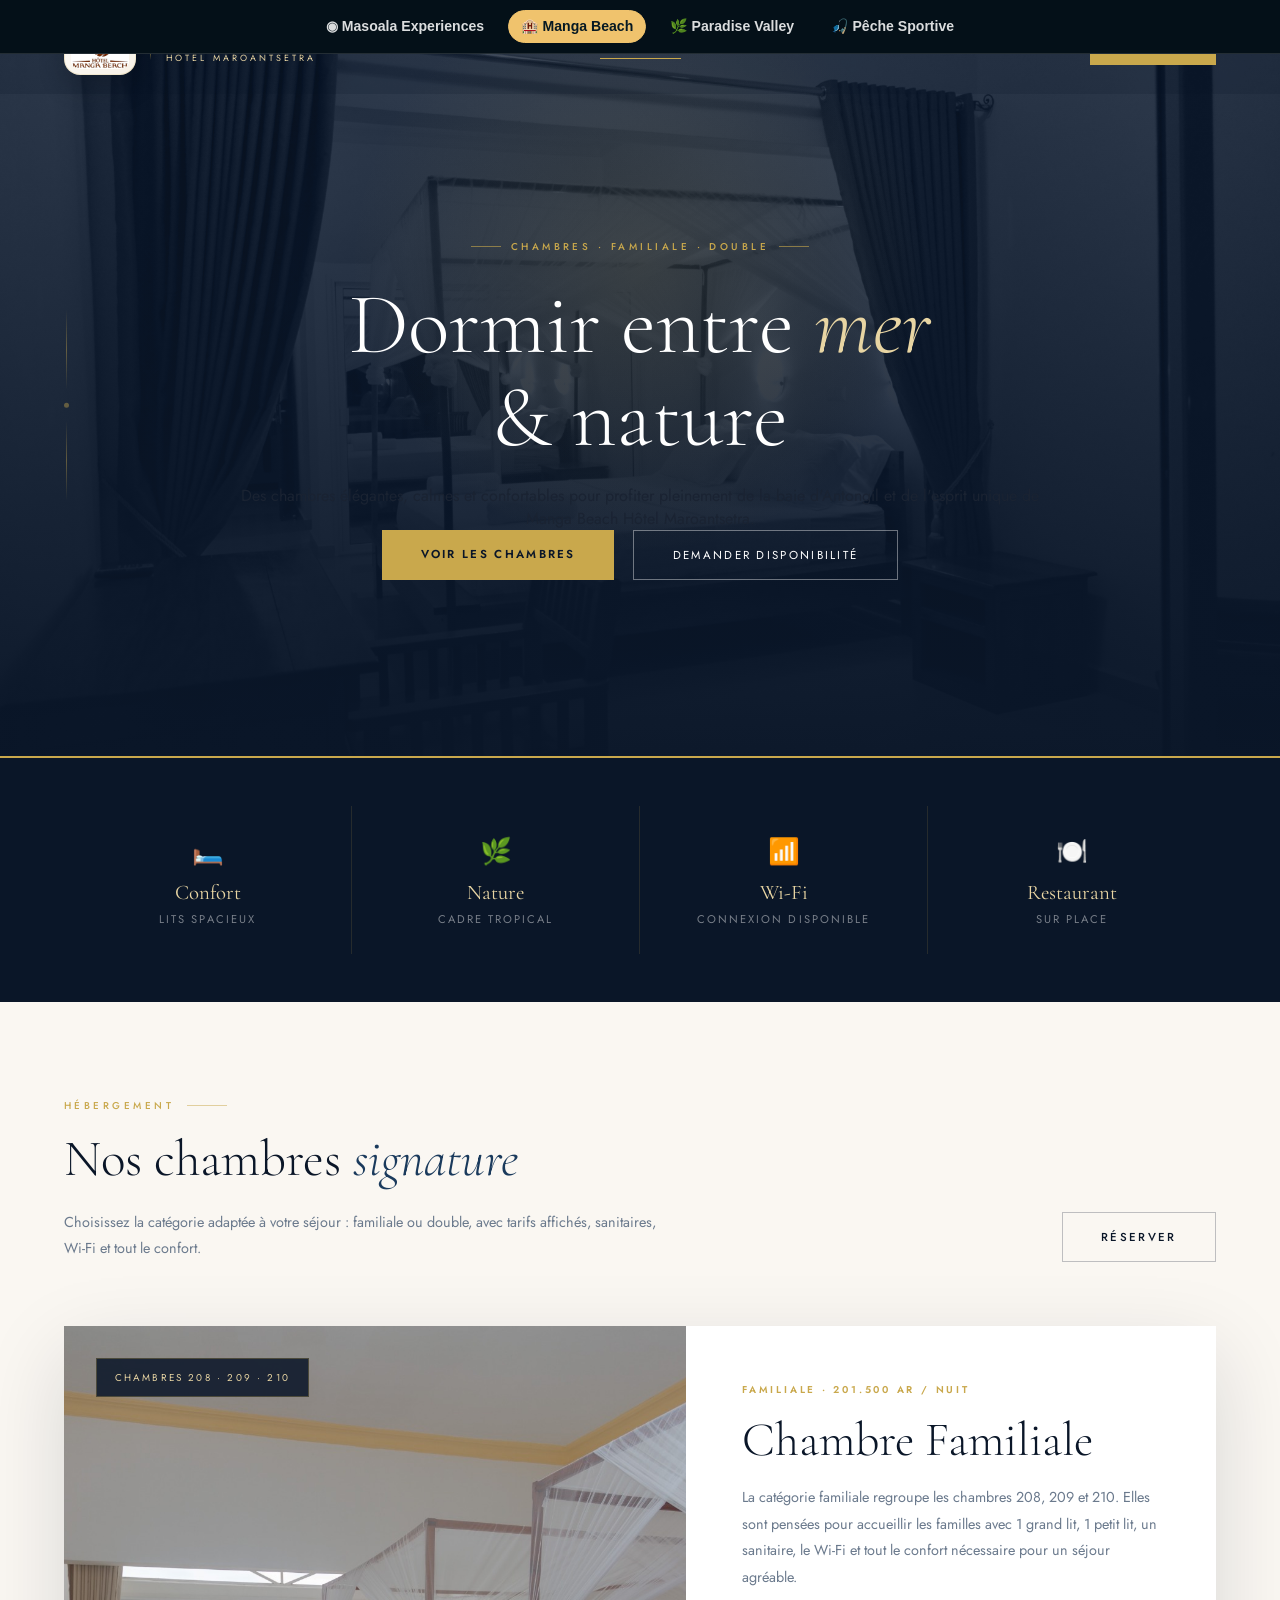
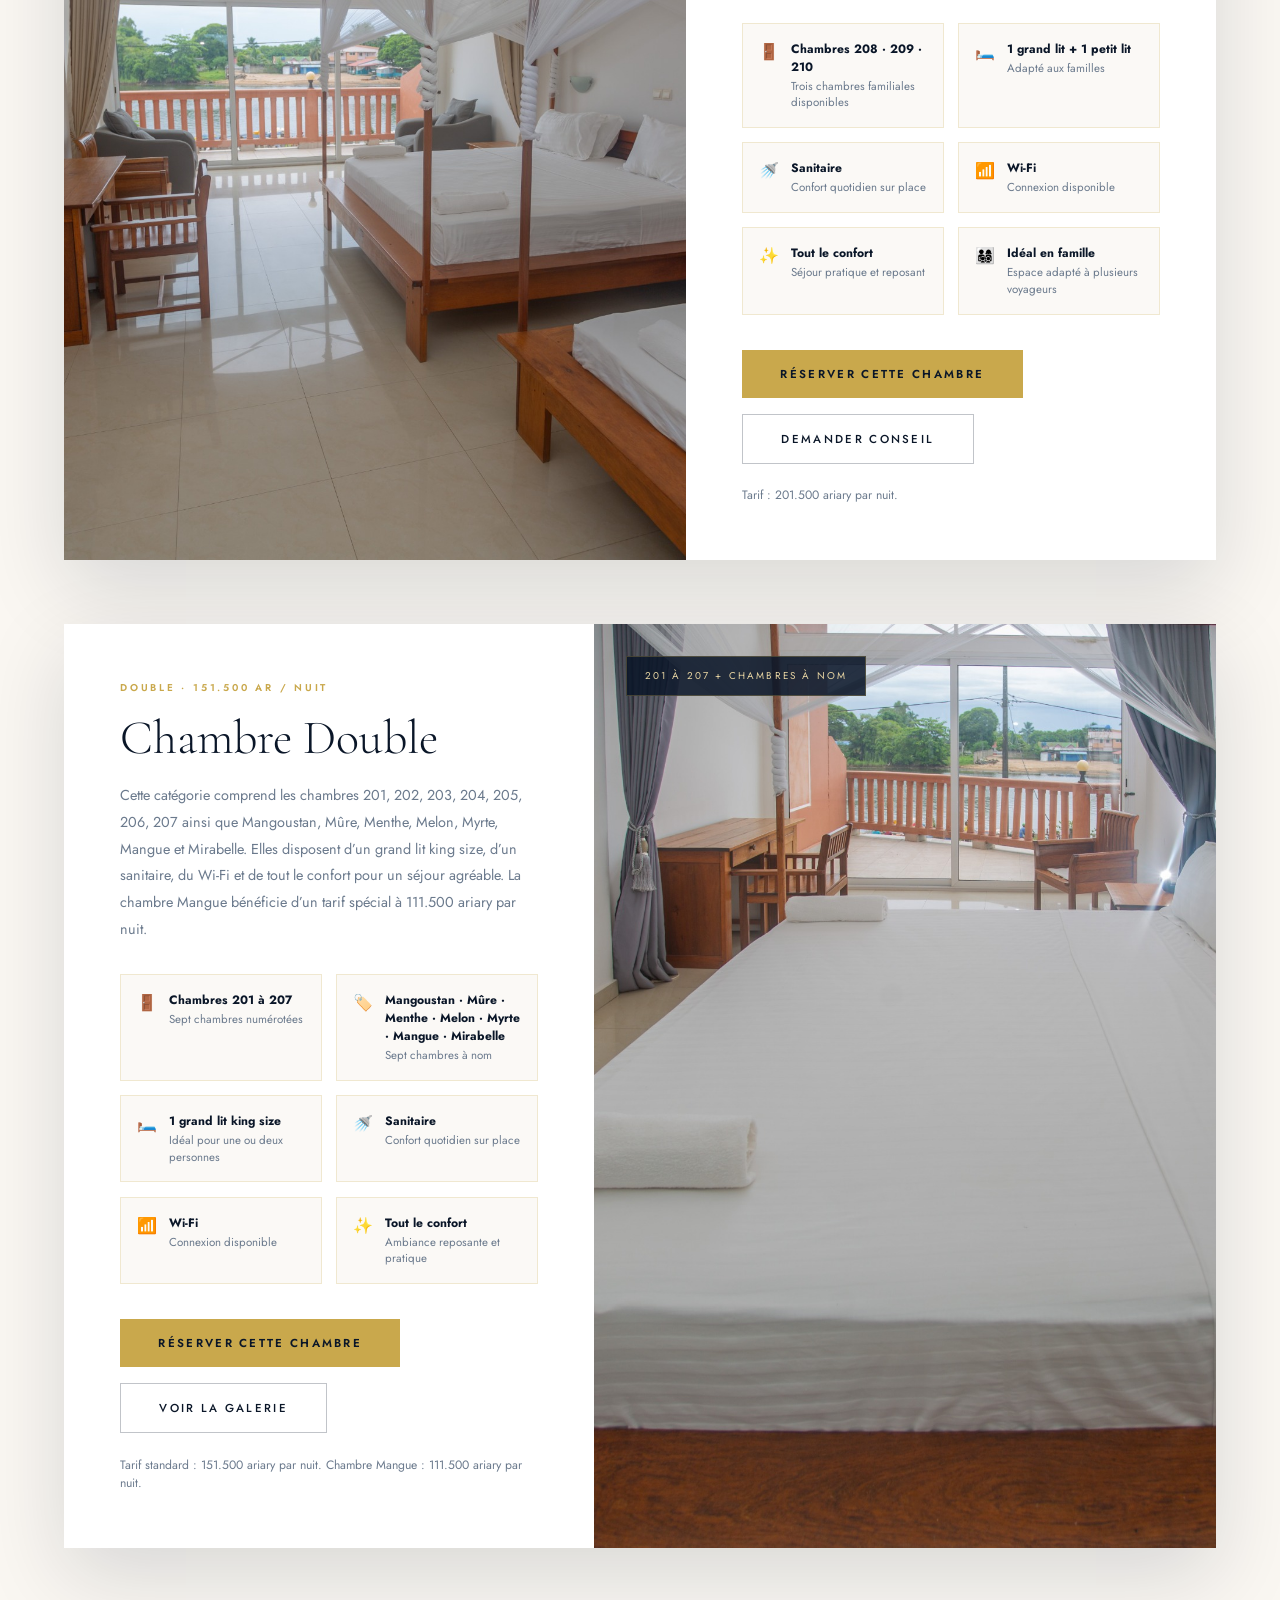
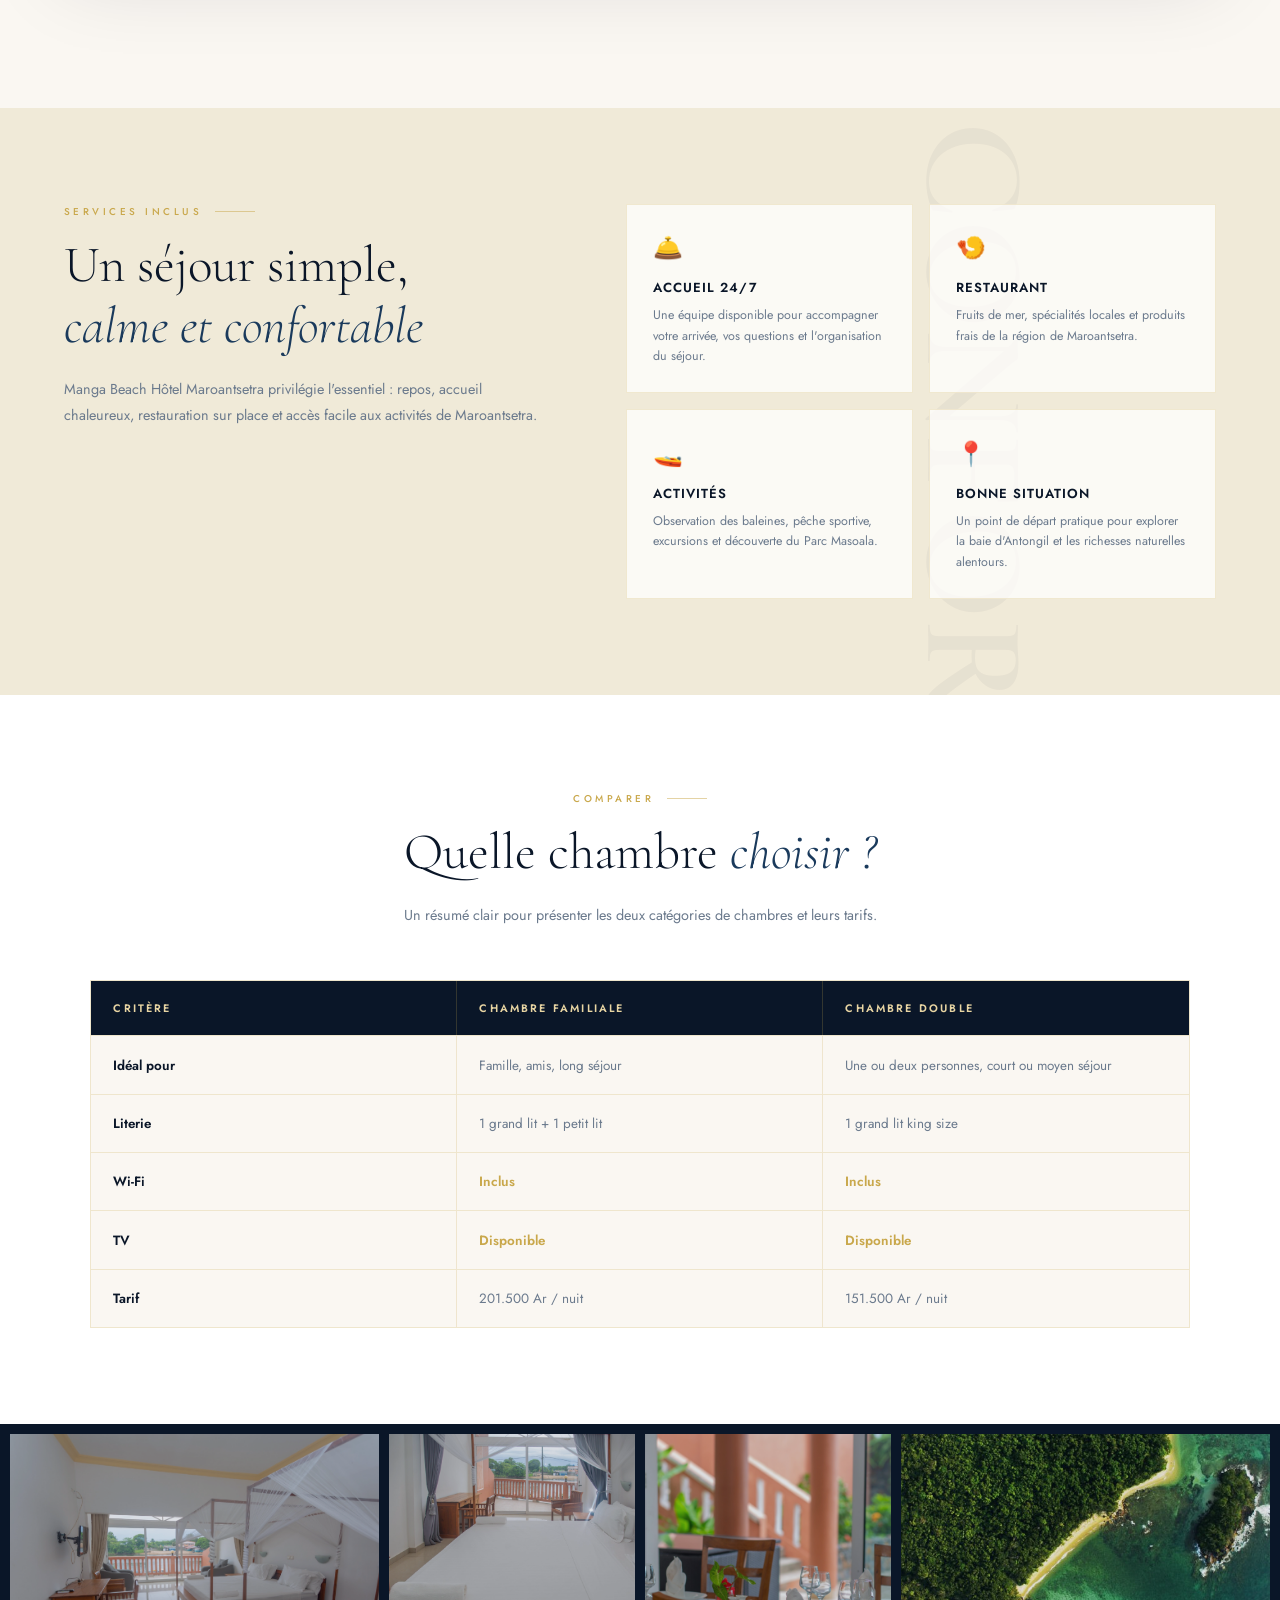
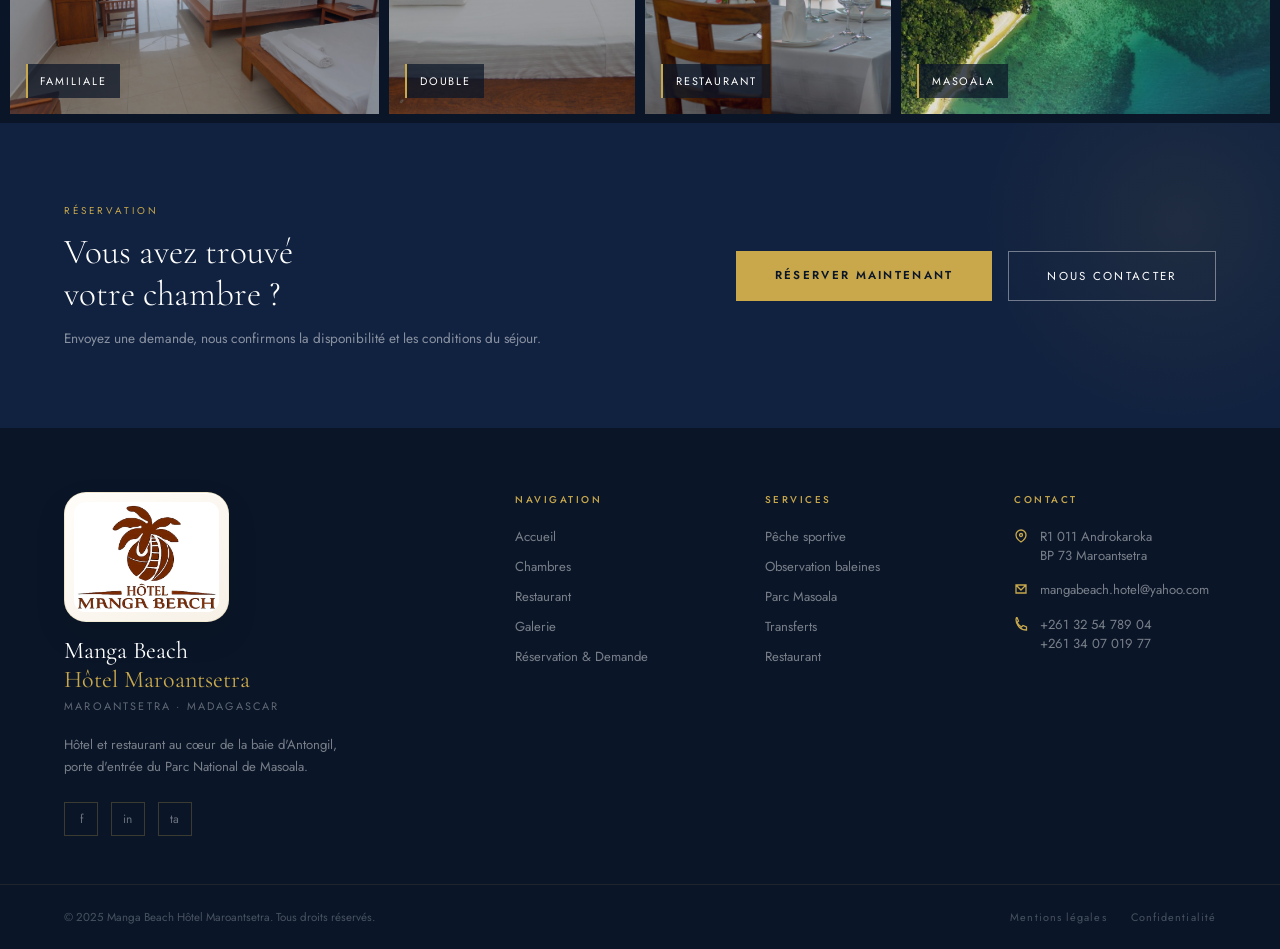
==== chambres.html @ 7be66b76 "Add files via upload" ====
<!DOCTYPE html>

<html lang="fr">
<head>
<meta charset="utf-8"/>
<meta content="width=device-width, initial-scale=1.0" name="viewport"/>
<title>Chambres &amp; Suites | Manga Beach Hôtel Maroantsetra</title>
<link href="https://fonts.googleapis.com/css2?family=Cormorant+Garamond:ital,wght@0,300;0,400;0,600;1,300;1,400&amp;family=Jost:wght@300;400;500;600&amp;display=swap" rel="stylesheet"/>
<style>
    :root {
      --navy:      #0a1628;
      --navy-mid:  #112240;
      --navy-light:#1a3a5c;
      --gold:      #c9a84c;
      --gold-light:#e8d5a3;
      --gold-pale: #f5ecd7;
      --cream:     #faf7f2;
      --cream-dark:#f0ead8;
      --white:     #ffffff;
      --muted:     #6b7a8d;
      --text:      #1a2332;
      --border:    rgba(201,168,76,.22);
      --shadow:    0 28px 80px rgba(10,22,40,.14);
    }
    *, *::before, *::after { box-sizing: border-box; margin: 0; padding: 0; }
    html { scroll-behavior: smooth; }
    body { font-family: 'Jost', sans-serif; background: var(--cream); color: var(--text); overflow-x: hidden; }
    a { text-decoration: none; color: inherit; }
    img { display: block; width: 100%; object-fit: cover; }

    /* ── NAV ── */
    nav {
      position: fixed; top: 0; left: 0; right: 0; z-index: 100;
      display: flex; align-items: center; justify-content: space-between;
      padding: 1.2rem 4rem;
      background: rgba(10,22,40,.16);
      transition: background .4s, padding .4s, box-shadow .4s;
    }
    nav.scrolled {
      background: rgba(10,22,40,.97);
      padding: .8rem 4rem;
      box-shadow: 0 4px 24px rgba(0,0,0,.3);
    }
    .nav-logo { display: flex; align-items: center; gap: .8rem; }
    .nav-logo-icon {
      width: 42px; height: 42px;
      background: linear-gradient(135deg, var(--gold), var(--gold-light));
      border-radius: 50%; display: flex; align-items: center; justify-content: center;
      font-family: 'Cormorant Garamond', serif; font-size: 1.1rem; color: var(--navy); font-weight: 600;
      flex-shrink: 0;
    }
    .nav-logo-text { font-family: 'Cormorant Garamond', serif; display:flex; flex-direction:column; gap:.2rem; position:relative; padding-left:1rem; }
    .nav-logo-text::before { content:''; position:absolute; left:0; top:.2rem; bottom:.2rem; width:1px; background:linear-gradient(to bottom, transparent, var(--gold), transparent); opacity:.9; }
    .nav-logo-text strong { display:block; font-size:1.18rem; color:var(--white); font-weight:600; letter-spacing:.12em; text-transform:uppercase; line-height:1; }
    .nav-logo-text span { font-size:.56rem; letter-spacing:.34em; text-transform:uppercase; color:var(--gold-light); font-family:'Jost', sans-serif; font-weight:400; line-height:1.2; }
    .nav-links { display: flex; gap: 2.5rem; align-items: center; }
    .nav-links a { font-size: .72rem; letter-spacing: .2em; text-transform: uppercase; color: rgba(255,255,255,.8); font-weight: 500; transition: color .2s; position: relative; }
    .nav-links a::after { content: ''; position: absolute; bottom: -4px; left: 0; width: 0; height: 1px; background: var(--gold); transition: width .3s; }
    .nav-links a:hover, .nav-links a.active { color: var(--gold-light); }
    .nav-links a:hover::after, .nav-links a.active::after { width: 100%; }
    .nav-cta {
      background: var(--gold); color: var(--navy); padding: .6rem 1.6rem;
      font-size: .7rem; letter-spacing: .2em; text-transform: uppercase; font-weight: 600;
      border: none; cursor: pointer; transition: all .2s;
    }
    .nav-cta:hover { background: var(--gold-light); }

    .hamburger { display: none; flex-direction: column; gap: 5px; cursor: pointer; background: none; border: none; padding: 4px; }
    .hamburger span { display: block; width: 24px; height: 2px; background: var(--white); border-radius: 2px; transition: all .3s; }
    .hamburger.open span:nth-child(1) { transform: translateY(7px) rotate(45deg); }
    .hamburger.open span:nth-child(2) { opacity: 0; }
    .hamburger.open span:nth-child(3) { transform: translateY(-7px) rotate(-45deg); }
    .mobile-menu { display: none; position: fixed; inset: 0; background: var(--navy); z-index: 150; flex-direction: column; align-items: center; justify-content: center; gap: 2.5rem; }
    .mobile-menu.open { display: flex; }
    .mobile-menu a { font-family: 'Cormorant Garamond', serif; font-size: 2rem; color: var(--white); font-weight: 300; }
    .mobile-menu a:hover, .mobile-menu a.active { color: var(--gold-light); }
    .mobile-menu .mob-cta { background: var(--gold); color: var(--navy); padding: .8rem 2.5rem; font-family: 'Jost', sans-serif; font-size: .75rem; letter-spacing: .2em; text-transform: uppercase; font-weight: 600; margin-top: 1rem; }

    /* ── COMMONS ── */
    .section { padding: 6rem 4rem; }
    .section-label {
      font-size: .62rem; letter-spacing: .35em; text-transform: uppercase;
      color: var(--gold); font-weight: 500; margin-bottom: 1rem;
      display: flex; align-items: center; gap: .8rem;
    }
    .section-label::after { content: ''; flex: 1; max-width: 40px; height: 1px; background: var(--gold); opacity: .5; }
    .section-title {
      font-family: 'Cormorant Garamond', serif;
      font-size: clamp(2rem, 4vw, 3.2rem); font-weight: 300; color: var(--navy);
      line-height: 1.2; margin-bottom: 1.2rem;
    }
    .section-title em { font-style: italic; color: var(--navy-light); }
    .section-sub { font-size: .9rem; color: var(--muted); line-height: 1.8; max-width: 620px; }
    .btn-primary {
      background: var(--gold); color: var(--navy); padding: 1rem 2.4rem;
      font-size: .72rem; letter-spacing: .2em; text-transform: uppercase; font-weight: 600;
      transition: all .25s; display: inline-block; border: 0;
    }
    .btn-primary:hover { background: var(--gold-light); transform: translateY(-2px); box-shadow: 0 8px 24px rgba(201,168,76,.3); }
    .btn-outline {
      border: 1px solid rgba(255,255,255,.4); color: var(--white); padding: 1rem 2.4rem;
      font-size: .72rem; letter-spacing: .2em; text-transform: uppercase; font-weight: 400;
      transition: all .25s; display: inline-block;
    }
    .btn-outline:hover { border-color: var(--gold); color: var(--gold-light); }
    .btn-outline-dark {
      border: 1px solid rgba(10,22,40,.25); color: var(--navy); padding: 1rem 2.4rem;
      font-size: .72rem; letter-spacing: .2em; text-transform: uppercase; font-weight: 500;
      transition: all .25s; display: inline-block;
    }
    .btn-outline-dark:hover { border-color: var(--gold); color: var(--gold); }

    /* ── PAGE HERO ── */
    .page-hero {
      position: relative; min-height: 620px; height: 78vh;
      display: flex; align-items: center; justify-content: center; overflow: hidden;
      background: var(--navy);
    }
    .page-hero::before {
      content: ''; position: absolute; inset: 0;
      background: url('assets/chambres-hero.jpg') center/cover no-repeat;
      opacity: .34; mix-blend-mode: luminosity;
    }
    .page-hero::after {
      content: ''; position: absolute; inset: 0;
      background: radial-gradient(circle at 50% 30%, rgba(201,168,76,.12), transparent 36%), linear-gradient(to bottom, rgba(10,22,40,.2), rgba(10,22,40,.92));
    }
    .hero-line-deco {
      position: absolute; left: 4rem; top: 50%; transform: translateY(-50%);
      display: flex; flex-direction: column; align-items: center; gap: .8rem; opacity: .42; z-index: 2;
    }
    .hero-line-deco .line { width: 1px; height: 80px; background: linear-gradient(to bottom, transparent, var(--gold), transparent); }
    .hero-line-deco .dot { width: 5px; height: 5px; border-radius: 50%; background: var(--gold); }
    .page-hero-content { position: relative; z-index: 3; text-align: center; padding: 0 2rem; max-width: 900px; animation: fadeUp 1s ease both; }
    @keyframes fadeUp { from { opacity:0; transform:translateY(28px); } to { opacity:1; transform:translateY(0); } }
    .hero-badge {
      display: inline-flex; align-items: center; gap: .6rem;
      font-size: .62rem; letter-spacing: .35em; text-transform: uppercase; color: var(--gold); font-weight: 500; margin-bottom: 1.5rem;
    }
    .hero-badge::before, .hero-badge::after { content: ''; width: 30px; height: 1px; background: var(--gold); opacity: .6; }
    .page-title {
      font-family: 'Cormorant Garamond', serif; font-size: clamp(3rem, 7vw, 5.4rem);
      color: var(--white); font-weight: 300; line-height: 1.08; margin-bottom: 1.2rem;
    }
    .page-title em { color: var(--gold-light); font-style: italic; }
    .page-subtitle { font-family: 'Cormorant Garamond', serif; font-size: 1.28rem; color: rgba(255,255,255,.72); font-style: italic; max-width: 650px; margin: 0 auto 2.8rem; line-height: 1.6; }
    .hero-actions { display: flex; gap: 1.2rem; justify-content: center; flex-wrap: wrap; }

    /* ── INTRO ── */
    .intro-rooms {
      background: var(--navy); color: var(--white); padding: 3rem 4rem;
      display: grid; grid-template-columns: repeat(4,1fr); border-top: 2px solid var(--gold);
    }
    .intro-item { text-align: center; padding: 1.7rem 1.2rem; border-right: 1px solid rgba(201,168,76,.15); }
    .intro-item:last-child { border-right: none; }
    .intro-icon { color: var(--gold); font-size: 1.6rem; margin-bottom: .6rem; }
    .intro-title { font-family: 'Cormorant Garamond', serif; color: var(--gold-light); font-size: 1.3rem; margin-bottom: .4rem; }
    .intro-desc { font-size: .7rem; letter-spacing: .18em; text-transform: uppercase; color: rgba(255,255,255,.45); }

    /* ── ROOMS DETAIL ── */
    .rooms-detail { background: var(--cream); }
    .rooms-head { display: flex; justify-content: space-between; align-items: flex-end; gap: 2rem; margin-bottom: 4rem; }
    .room-detail-card {
      background: var(--white); box-shadow: var(--shadow); margin-bottom: 4rem;
      display: grid; grid-template-columns: 1.08fr .92fr; min-height: 560px;
    }
    .room-detail-card.reverse { grid-template-columns: .92fr 1.08fr; }
    .room-detail-card.reverse .room-visual { order: 2; }
    .room-visual { position: relative; min-height: 560px; overflow: hidden; background: var(--navy-mid); }
    .room-visual img { height: 100%; transition: transform .7s ease; }
    .room-detail-card:hover .room-visual img { transform: scale(1.035); }
    .room-photo-badge {
      position: absolute; top: 2rem; left: 2rem; background: rgba(10,22,40,.86); color: var(--gold-light);
      padding: .7rem 1.1rem; font-size: .62rem; letter-spacing: .22em; text-transform: uppercase; border: 1px solid rgba(201,168,76,.28);
    }
    .room-panel { padding: 3.5rem; display: flex; flex-direction: column; justify-content: center; }
    .room-kicker { font-size: .62rem; letter-spacing: .28em; text-transform: uppercase; color: var(--gold); font-weight: 600; margin-bottom: 1rem; }
    .room-heading { font-family: 'Cormorant Garamond', serif; font-size: clamp(2rem, 4vw, 3rem); color: var(--navy); font-weight: 300; line-height: 1.15; margin-bottom: 1rem; }
    .room-text { color: var(--muted); font-size: .9rem; line-height: 1.85; margin-bottom: 2rem; }
    .room-specs { display: grid; grid-template-columns: 1fr 1fr; gap: .9rem; margin-bottom: 2.2rem; }
    .spec {
      border: 1px solid var(--border); padding: 1rem; background: rgba(250,247,242,.7);
      display: flex; gap: .75rem; align-items: flex-start;
    }
    .spec-icon { color: var(--gold); font-size: 1rem; flex-shrink: 0; }
    .spec strong { display: block; font-size: .76rem; color: var(--navy); margin-bottom: .12rem; }
    .spec span { display: block; font-size: .72rem; color: var(--muted); line-height: 1.45; }
    .room-actions { display: flex; gap: 1rem; flex-wrap: wrap; align-items: center; }
    .room-note { font-size: .76rem; color: var(--muted); margin-top: 1.4rem; }

    /* ── AMENITIES ── */
    .amenities-section { background: var(--cream-dark); position: relative; overflow: hidden; }
    .amenities-section::before {
      content: 'CONFORT'; position: absolute; right: -2rem; top: 45%; transform: rotate(90deg);
      font-family: 'Cormorant Garamond', serif; font-size: 9rem; color: rgba(10,22,40,.04); font-weight: 600; pointer-events: none;
    }
    .amenities-layout { display: grid; grid-template-columns: .9fr 1.1fr; gap: 5rem; align-items: start; position: relative; z-index: 2; }
    .amenities-grid { display: grid; grid-template-columns: repeat(2,1fr); gap: 1rem; }
    .amenity-card { background: rgba(255,255,255,.75); border: 1px solid var(--border); padding: 1.6rem; transition: all .25s; }
    .amenity-card:hover { transform: translateY(-4px); box-shadow: 0 16px 40px rgba(10,22,40,.08); }
    .amenity-icon { color: var(--gold); font-size: 1.5rem; margin-bottom: .8rem; }
    .amenity-title { font-size: .82rem; letter-spacing: .08em; text-transform: uppercase; color: var(--navy); font-weight: 600; margin-bottom: .5rem; }
    .amenity-desc { font-size: .78rem; color: var(--muted); line-height: 1.65; }

    /* ── COMPARISON ── */
    .compare-section { background: var(--white); }
    .compare-wrap { max-width: 1100px; margin: 0 auto; }
    .compare-head { text-align: center; max-width: 620px; margin: 0 auto 3.2rem; }
    .compare-head .section-label { justify-content: center; }
    .compare-table { border: 1px solid var(--border); background: var(--cream); overflow: hidden; }
    .compare-row { display: grid; grid-template-columns: 1fr 1fr 1fr; border-bottom: 1px solid var(--border); }
    .compare-row:last-child { border-bottom: 0; }
    .compare-cell { padding: 1.2rem 1.4rem; font-size: .84rem; color: var(--muted); border-right: 1px solid var(--border); }
    .compare-cell:last-child { border-right: 0; }
    .compare-row.header .compare-cell { background: var(--navy); color: var(--gold-light); font-size: .68rem; letter-spacing: .2em; text-transform: uppercase; font-weight: 600; }
    .compare-cell:first-child { color: var(--navy); font-weight: 600; }
    .check { color: var(--gold); font-weight: 600; }

    /* ── GALLERY STRIP ── */
    .mini-gallery { display: grid; grid-template-columns: 1.2fr .8fr .8fr 1.2fr; gap: .6rem; background: var(--navy); padding: .6rem; }
    .mini-gallery figure { height: 280px; overflow: hidden; position: relative; background: var(--navy-mid); }
    .mini-gallery img { height: 100%; transition: transform .55s; opacity: .88; }
    .mini-gallery figure:hover img { transform: scale(1.05); opacity: 1; }
    .mini-gallery figcaption { position: absolute; left: 1rem; bottom: 1rem; color: var(--white); font-size: .68rem; letter-spacing: .18em; text-transform: uppercase; background: rgba(10,22,40,.72); padding: .55rem .8rem; border-left: 2px solid var(--gold); }

    /* ── CTA ── */
    .cta-section {
      background: var(--navy-mid); padding: 5rem 4rem;
      display: flex; align-items: center; justify-content: space-between;
      gap: 2rem; position: relative; overflow: hidden;
    }
    .cta-section::before {
      content: ''; position: absolute; right: -100px; top: -100px;
      width: 400px; height: 400px; border-radius: 50%;
      background: radial-gradient(circle, rgba(201,168,76,.08) 0%, transparent 70%);
    }
    .cta-text { position: relative; z-index: 2; }
    .cta-label { font-size: .62rem; letter-spacing: .3em; text-transform: uppercase; color: var(--gold); margin-bottom: .8rem; }
    .cta-title { font-family: 'Cormorant Garamond', serif; font-size: 2.2rem; color: var(--white); font-weight: 300; line-height: 1.2; }
    .cta-sub { font-size: .85rem; color: rgba(255,255,255,.5); margin-top: .8rem; }
    .cta-actions { display: flex; gap: 1rem; flex-wrap: wrap; flex-shrink: 0; position: relative; z-index: 2; }

    /* ── FOOTER ── */
    footer { background: var(--navy); }
    .ft-top { display: grid; grid-template-columns: 2fr 1fr 1fr 1fr; gap: 3rem; padding: 4rem 4rem 3rem; border-bottom: 1px solid rgba(201,168,76,.1); }
    .ft-brand-name { font-family: 'Cormorant Garamond', serif; font-size: 1.5rem; color: var(--white); margin-bottom: .3rem; }
    .ft-brand-name span { color: var(--gold); }
    .ft-brand-loc { font-size: .68rem; letter-spacing: .2em; text-transform: uppercase; color: rgba(255,255,255,.35); margin-bottom: 1.2rem; }
    .ft-brand-desc { font-size: .82rem; color: rgba(255,255,255,.45); line-height: 1.7; max-width: 280px; }
    .ft-social { display: flex; gap: .8rem; margin-top: 1.5rem; }
    .ft-social a { width: 34px; height: 34px; border: 1px solid rgba(201,168,76,.25); display: flex; align-items: center; justify-content: center; color: rgba(255,255,255,.4); font-size: .75rem; transition: all .2s; }
    .ft-social a:hover { border-color: var(--gold); color: var(--gold); }
    .ft-col-title { font-size: .62rem; letter-spacing: .25em; text-transform: uppercase; color: var(--gold); margin-bottom: 1.2rem; font-weight: 500; }
    .ft-links-list { display: flex; flex-direction: column; gap: .7rem; }
    .ft-links-list a { font-size: .82rem; color: rgba(255,255,255,.45); transition: color .2s; }
    .ft-links-list a:hover { color: var(--gold-light); }
    .ft-contact-item { display: flex; gap: .7rem; align-items: flex-start; margin-bottom: .9rem; }
    .ft-contact-item svg { color: var(--gold); flex-shrink: 0; margin-top: 2px; }
    .ft-contact-item span { font-size: .82rem; color: rgba(255,255,255,.45); line-height: 1.5; }
    .ft-bottom { padding: 1.5rem 4rem; display: flex; justify-content: space-between; align-items: center; flex-wrap: wrap; gap: 1rem; }
    .ft-copy { font-size: .72rem; color: rgba(255,255,255,.25); }
    .ft-bottom-links { display: flex; gap: 1.5rem; }
    .ft-bottom-links a { font-size: .68rem; color: rgba(255,255,255,.25); letter-spacing: .1em; }

    /* ── RESPONSIVE ── */
    @media(max-width:1000px){
      .room-detail-card, .room-detail-card.reverse { grid-template-columns: 1fr; }
      .room-detail-card.reverse .room-visual { order: 0; }
      .room-visual { min-height: 360px; }
      .amenities-layout { grid-template-columns: 1fr; gap: 3rem; }
      .mini-gallery { grid-template-columns: 1fr 1fr; }
    }
    @media(max-width:900px){
      nav { padding: 1rem 1.5rem; }
      nav.scrolled { padding: .8rem 1.5rem; }
      .nav-links, .nav-cta { display: none; }
      .hamburger { display: flex; }
      .section { padding: 4rem 1.5rem; }
      .page-hero { min-height: 560px; height: 70vh; }
      .hero-line-deco { display: none; }
      .intro-rooms { grid-template-columns: 1fr 1fr; padding: 2rem 1.5rem; }
      .intro-item:nth-child(2) { border-right: none; }
      .intro-item:nth-child(1), .intro-item:nth-child(2) { border-bottom: 1px solid rgba(201,168,76,.15); }
      .rooms-head { flex-direction: column; align-items: flex-start; }
      .room-panel { padding: 2.2rem; }
      .amenities-grid { grid-template-columns: 1fr; }
      .compare-row { grid-template-columns: 1fr; }
      .compare-cell { border-right: 0; border-bottom: 1px solid var(--border); }
      .compare-cell:last-child { border-bottom: 0; }
      .compare-row.header { display: none; }
      .compare-cell[data-label]::before { content: attr(data-label); display: block; font-size: .6rem; letter-spacing: .18em; text-transform: uppercase; color: var(--gold); margin-bottom: .35rem; }
      .cta-section { flex-direction: column; text-align: center; padding: 3.5rem 1.5rem; }
      .cta-actions { justify-content: center; }
      .ft-top { grid-template-columns: 1fr 1fr; padding: 3rem 1.5rem 2rem; }
      .ft-bottom { padding: 1.5rem; flex-direction: column; text-align: center; }
    }
    @media(max-width:540px){
      .hero-actions, .room-actions { flex-direction: column; align-items: stretch; text-align: center; }
      .intro-rooms { grid-template-columns: 1fr; }
      .intro-item { border-right: none; border-bottom: 1px solid rgba(201,168,76,.15); }
      .intro-item:last-child { border-bottom: none; }
      .room-specs { grid-template-columns: 1fr; }
      .mini-gallery { grid-template-columns: 1fr; }
      .mini-gallery figure { height: 230px; }
      .ft-top { grid-template-columns: 1fr; }
    }
  
}


.nav-logo-mark{width:58px;height:58px;object-fit:contain;display:block;flex-shrink:0;filter:drop-shadow(0 8px 18px rgba(0,0,0,.22));}
.ft-brand-logo{width:140px;max-width:100%;height:auto;display:block;object-fit:contain;margin:0 0 1rem 0;filter:drop-shadow(0 10px 24px rgba(0,0,0,.18));}
@media(max-width:900px){.nav-logo-mark{width:52px;height:52px}.ft-brand-logo{width:120px}}


/* Ecosystem navigation final fixed */
.ecosystem-nav{
position:relative;
z-index:9999;
display:flex;
justify-content:center;
align-items:center;
gap:.65rem;
flex-wrap:wrap;
padding:.62rem 1rem;
background:#041018;
color:#fff;
font-family:Arial,sans-serif;
font-size:.88rem;
line-height:1.2;
border-bottom:1px solid rgba(255,255,255,.12)
}
.ecosystem-nav a{
display:inline-flex;
align-items:center;
gap:.35rem;
padding:.45rem .75rem;
border-radius:999px;
color:rgba(255,255,255,.86);
text-decoration:none;
font-weight:800;
border:1px solid transparent;
transition:.2s
}
.ecosystem-nav a:hover{background:rgba(255,255,255,.10);color:#fff}
.ecosystem-nav a.active{background:#f0c36d;color:#061923;border-color:#f0c36d}
@media(max-width:720px){
.ecosystem-nav{justify-content:flex-start;overflow-x:auto;flex-wrap:nowrap;padding:.58rem .8rem}
.ecosystem-nav a{white-space:nowrap;font-size:.82rem}
}


/* Manga Beach clean logo integration */
.nav-logo{
  display:flex!important;
  align-items:center!important;
  gap:.85rem!important;
}
.manga-clean-nav-logo{
  width:72px;
  height:56px;
  object-fit:contain;
  display:block;
  border-radius:16px;
  background:linear-gradient(145deg,#fffdf9,#f7f1e7);
  padding:5px;
  border:1px solid rgba(201,168,76,.22);
  box-shadow:0 12px 28px rgba(0,0,0,.16), inset 0 1px 0 rgba(255,255,255,.92);
  flex-shrink:0;
}
.manga-clean-footer-logo{
  width:165px;
  max-width:100%;
  object-fit:contain;
  display:block;
  border-radius:22px;
  background:linear-gradient(145deg,#fffdf9,#f7f1e7);
  padding:.55rem;
  border:1px solid rgba(201,168,76,.20);
  box-shadow:0 14px 30px rgba(0,0,0,.14), inset 0 1px 0 rgba(255,255,255,.92);
  margin:0 0 1rem 0;
}
footer .ft-top > div:first-child{
  display:flex;
  flex-direction:column;
  align-items:flex-start;
}
@media(max-width:900px){
  .manga-clean-nav-logo{
    width:62px;
    height:50px;
    border-radius:14px;
  }
  .manga-clean-footer-logo{
    width:145px;
    border-radius:18px;
  }
}


/* Footer brand alignment fix */
.ft-brand-name{
  display:flex!important;
  flex-direction:column!important;
  align-items:flex-start!important;
  line-height:1.1!important;
}

.ft-brand-name span{
  display:block!important;
  margin-top:.2rem!important;
}

</style>
<meta content="Découvrez les chambres familiales et doubles du Manga Beach Hôtel Maroantsetra : confort, Wi‑Fi, sanitaires et tarifs clairs pour votre séjour à Maroantsetra." name="description"/><meta content="chambres Maroantsetra, hôtel Maroantsetra, Manga Beach Hôtel, chambre familiale, chambre double" name="keywords"/><meta content="index, follow" name="robots"/><meta content="Chambres &amp; Suites | Manga Beach Hôtel Maroantsetra" property="og:title"/><meta content="Découvrez les chambres familiales et doubles du Manga Beach Hôtel Maroantsetra : confort, Wi‑Fi, sanitaires et tarifs clairs pour votre séjour à Maroantsetra." property="og:description"/><meta content="website" property="og:type"/>  <link rel="icon" href="favicon.ico">
  <link rel="apple-touch-icon" href="assets/manga-beach-icon-512.png">
  <meta property="og:image" content="assets/manga-beach-logo.png">
</head>
<body>

<div class="ecosystem-nav" aria-label="Navigation écosystème Masoala">
<a href="https://masoala-experiences.com/">◉ Masoala Experiences</a>
<a href="https://mangabeach-madagascar.mg/" class="active">🏨 Manga Beach</a>
<a href="https://lodge-paradisevalley.com/">🌿 Paradise Valley</a>
<a href="https://mangabeachfishing-masoala.com/">🎣 Pêche Sportive</a>
</div>



<!-- MOBILE MENU -->
<div class="mobile-menu" id="mobile-menu">
<a href="index.html">Accueil</a>
<a class="active" href="chambres.html">Chambres</a>
<a href="restaurant.html">Restaurant</a>
<a href="galerie.html">Galerie</a>

<a class="mob-cta" href="reservation.html?type=hotel">Réserver</a>
</div>
<!-- NAV -->
<nav id="navbar">
<a class="nav-logo" href="index.html">
<img class="manga-clean-nav-logo" src="assets/manga-beach-logo-nav.webp" alt="Logo Manga Beach Hôtel"><div class="nav-logo-text">
<strong>Manga Beach</strong>
<span>Hôtel Maroantsetra</span>
</div>
</a>
<div class="nav-links">
<a href="index.html">Accueil</a>
<a class="active" href="chambres.html">Chambres</a>
<a href="restaurant.html">Restaurant</a>
<a href="galerie.html">Galerie</a>

</div>
<a class="nav-cta" href="reservation.html?type=hotel">Réserver</a>
<button aria-expanded="false" aria-label="Menu" class="hamburger" id="hamburger">
<span></span><span></span><span></span>
</button>
</nav>
<!-- HERO -->
<header class="page-hero">
<div class="hero-line-deco">
<div class="line"></div>
<div class="dot"></div>
<div class="line"></div>
</div>
<div class="page-hero-content">
<div class="hero-badge">Chambres · Familiale · Double</div>
<h1 class="page-title">Dormir entre <em>mer</em><br/>&amp; nature</h1>
<p class="page-sub">Des chambres élégantes, calmes et confortables pour profiter pleinement de la baie d'Antongil et de l'esprit unique de Manga Beach Hôtel Maroantsetra.</p>
<div class="hero-actions">
<a class="btn-primary" href="#chambres">Voir les chambres</a>
<a class="btn-outline" href="reservation.html?type=hotel">Demander disponibilité</a>
</div>
</div>
</header>
<!-- INTRO STRIP -->
<section aria-label="Points forts des chambres" class="intro-rooms">
<div class="intro-item">
<div class="intro-icon">🛏️</div>
<div class="intro-title">Confort</div>
<div class="intro-desc">Lits spacieux</div>
</div>
<div class="intro-item">
<div class="intro-icon">🌿</div>
<div class="intro-title">Nature</div>
<div class="intro-desc">Cadre tropical</div>
</div>
<div class="intro-item">
<div class="intro-icon">📶</div>
<div class="intro-title">Wi‑Fi</div>
<div class="intro-desc">Connexion disponible</div>
</div>
<div class="intro-item">
<div class="intro-icon">🍽️</div>
<div class="intro-title">Restaurant</div>
<div class="intro-desc">Sur place</div>
</div>
</section>
<!-- ROOMS DETAIL -->
<section class="section rooms-detail" id="chambres">
<div class="rooms-head">
<div>
<div class="section-label">Hébergement</div>
<h2 class="section-title">Nos chambres <em>signature</em></h2>
<p class="section-sub">Choisissez la catégorie adaptée à votre séjour : familiale ou double, avec tarifs affichés, sanitaires, Wi‑Fi et tout le confort.</p>
</div>
<a class="btn-outline-dark" href="reservation.html?type=hotel">Réserver</a>
</div>
<!-- Chambre Familiale -->
<article class="room-detail-card reveal" id="familiale">
<div class="room-visual">
<img alt="Chambre Familiale Manga Beach Hôtel Maroantsetra" onerror="this.style.cssText='background:linear-gradient(135deg,#0a1628,#1a3a5c);height:100%;display:block'" src="assets/chambre-familiale.jpg"/>
<div class="room-photo-badge">Chambres 208 · 209 · 210</div>
</div>
<div class="room-panel">
<div class="room-kicker">Familiale · 201.500 Ar / nuit</div>
<h3 class="room-heading">Chambre Familiale</h3>
<p class="room-text">La catégorie familiale regroupe les chambres 208, 209 et 210. Elles sont pensées pour accueillir les familles avec 1 grand lit, 1 petit lit, un sanitaire, le Wi‑Fi et tout le confort nécessaire pour un séjour agréable.</p>
<div class="room-specs">
<div class="spec"><div class="spec-icon">🚪</div><div><strong>Chambres 208 · 209 · 210</strong><span>Trois chambres familiales disponibles</span></div></div>
<div class="spec"><div class="spec-icon">🛏️</div><div><strong>1 grand lit + 1 petit lit</strong><span>Adapté aux familles</span></div></div>
<div class="spec"><div class="spec-icon">🚿</div><div><strong>Sanitaire</strong><span>Confort quotidien sur place</span></div></div>
<div class="spec"><div class="spec-icon">📶</div><div><strong>Wi‑Fi</strong><span>Connexion disponible</span></div></div>
<div class="spec"><div class="spec-icon">✨</div><div><strong>Tout le confort</strong><span>Séjour pratique et reposant</span></div></div>
<div class="spec"><div class="spec-icon">👨‍👩‍👧‍👦</div><div><strong>Idéal en famille</strong><span>Espace adapté à plusieurs voyageurs</span></div></div>
</div>
<div class="room-actions">
<a class="btn-primary" href="reservation.html?type=hotel&room=familiale">Réserver cette chambre</a>
<a class="btn-outline-dark" href="reservation.html">Demander conseil</a>
</div>
<p class="room-note">Tarif : 201.500 ariary par nuit.</p>
</div>
</article>
<!-- Chambre Double -->
<article class="room-detail-card reverse reveal" id="double">
<div class="room-visual">
<img alt="Chambre Double Manga Beach Hôtel Maroantsetra" onerror="this.style.cssText='background:linear-gradient(135deg,#112240,#1a4060);height:100%;display:block'" src="assets/chambre-double.jpg"/>
<div class="room-photo-badge">201 à 207 + chambres à nom</div>
</div>
<div class="room-panel">
<div class="room-kicker">Double · 151.500 Ar / nuit</div>
<h3 class="room-heading">Chambre Double</h3>
<p class="room-text">Cette catégorie comprend les chambres 201, 202, 203, 204, 205, 206, 207 ainsi que Mangoustan, Mûre, Menthe, Melon, Myrte, Mangue et Mirabelle. Elles disposent d’un grand lit king size, d’un sanitaire, du Wi‑Fi et de tout le confort pour un séjour agréable. La chambre Mangue bénéficie d’un tarif spécial à 111.500 ariary par nuit.</p>
<div class="room-specs">
<div class="spec"><div class="spec-icon">🚪</div><div><strong>Chambres 201 à 207</strong><span>Sept chambres numérotées</span></div></div>
<div class="spec"><div class="spec-icon">🏷️</div><div><strong>Mangoustan · Mûre · Menthe · Melon · Myrte · Mangue · Mirabelle</strong><span>Sept chambres à nom</span></div></div>
<div class="spec"><div class="spec-icon">🛏️</div><div><strong>1 grand lit king size</strong><span>Idéal pour une ou deux personnes</span></div></div>
<div class="spec"><div class="spec-icon">🚿</div><div><strong>Sanitaire</strong><span>Confort quotidien sur place</span></div></div>
<div class="spec"><div class="spec-icon">📶</div><div><strong>Wi‑Fi</strong><span>Connexion disponible</span></div></div>
<div class="spec"><div class="spec-icon">✨</div><div><strong>Tout le confort</strong><span>Ambiance reposante et pratique</span></div></div>
</div>
<div class="room-actions">
<a class="btn-primary" href="reservation.html?type=hotel&room=double">Réserver cette chambre</a>
<a class="btn-outline-dark" href="galerie.html">Voir la galerie</a>
</div>
<p class="room-note">Tarif standard : 151.500 ariary par nuit. Chambre Mangue : 111.500 ariary par nuit.</p>
</div>
</article>
</section>
<!-- AMENITIES -->
<section class="section amenities-section">
<div class="amenities-layout">
<div>
<div class="section-label">Services inclus</div>
<h2 class="section-title">Un séjour simple,<br/><em>calme et confortable</em></h2>
<p class="section-sub">Manga Beach Hôtel Maroantsetra privilégie l'essentiel : repos, accueil chaleureux, restauration sur place et accès facile aux activités de Maroantsetra.</p>
</div>
<div class="amenities-grid">
<div class="amenity-card reveal">
<div class="amenity-icon">🛎️</div>
<div class="amenity-title">Accueil 24/7</div>
<p class="amenity-desc">Une équipe disponible pour accompagner votre arrivée, vos questions et l'organisation du séjour.</p>
</div>
<div class="amenity-card reveal">
<div class="amenity-icon">🍤</div>
<div class="amenity-title">Restaurant</div>
<p class="amenity-desc">Fruits de mer, spécialités locales et produits frais de la région de Maroantsetra.</p>
</div>
<div class="amenity-card reveal">
<div class="amenity-icon">🚤</div>
<div class="amenity-title">Activités</div>
<p class="amenity-desc">Observation des baleines, pêche sportive, excursions et découverte du Parc Masoala.</p>
</div>
<div class="amenity-card reveal">
<div class="amenity-icon">📍</div>
<div class="amenity-title">Bonne situation</div>
<p class="amenity-desc">Un point de départ pratique pour explorer la baie d'Antongil et les richesses naturelles alentours.</p>
</div>
</div>
</div>
</section>
<!-- COMPARISON -->
<section class="section compare-section">
<div class="compare-wrap">
<div class="compare-head">
<div class="section-label">Comparer</div>
<h2 class="section-title">Quelle chambre <em>choisir ?</em></h2>
<p class="section-sub" style="margin:0 auto">Un résumé clair pour présenter les deux catégories de chambres et leurs tarifs.</p>
</div>
<div class="compare-table reveal">
<div class="compare-row header">
<div class="compare-cell">Critère</div>
<div class="compare-cell">Chambre Familiale</div>
<div class="compare-cell">Chambre Double</div>
</div>
<div class="compare-row">
<div class="compare-cell">Idéal pour</div>
<div class="compare-cell" data-label="Chambre Familiale">Famille, amis, long séjour</div>
<div class="compare-cell" data-label="Chambre Double">Une ou deux personnes, court ou moyen séjour</div>
</div>
<div class="compare-row">
<div class="compare-cell">Literie</div>
<div class="compare-cell" data-label="Chambre Familiale">1 grand lit + 1 petit lit</div>
<div class="compare-cell" data-label="Chambre Double">1 grand lit king size</div>
</div>
<div class="compare-row">
<div class="compare-cell">Wi‑Fi</div>
<div class="compare-cell check" data-label="Chambre Familiale">Inclus</div>
<div class="compare-cell check" data-label="Chambre Double">Inclus</div>
</div>
<div class="compare-row">
<div class="compare-cell">TV</div>
<div class="compare-cell check" data-label="Chambre Familiale">Disponible</div>
<div class="compare-cell check" data-label="Chambre Double">Disponible</div>
</div>
<div class="compare-row">
<div class="compare-cell">Tarif</div>
<div class="compare-cell" data-label="Chambre Familiale">201.500 Ar / nuit</div>
<div class="compare-cell" data-label="Chambre Double">151.500 Ar / nuit</div>
</div>
</div>
</div>
</section>
<!-- MINI GALLERY -->
<section aria-label="Galerie chambres" class="mini-gallery">
<figure>
<img alt="Chambre familiale" onerror="this.style.cssText='background:linear-gradient(135deg,#0a1628,#1a3a5c);height:100%;display:block'" src="assets/chambre-familiale.jpg"/>
<figcaption>Familiale</figcaption>
</figure>
<figure>
<img alt="Chambre double" onerror="this.style.cssText='background:linear-gradient(135deg,#112240,#1a4060);height:100%;display:block'" src="assets/chambre-double.jpg"/>
<figcaption>Double</figcaption>
</figure>
<figure>
<img alt="Restaurant" onerror="this.style.cssText='background:linear-gradient(135deg,#1a2332,#2a3d5a);height:100%;display:block'" src="assets/restaurant-main.jpg"/>
<figcaption>Restaurant</figcaption>
</figure>
<figure>
<img alt="Masoala" onerror="this.style.cssText='background:linear-gradient(135deg,#0d2a4a,#1a5070);height:100%;display:block'" src="assets/masoala.jpg"/>
<figcaption>Masoala</figcaption>
</figure>
</section>
<!-- CTA RÉSERVATION -->
<section class="cta-section">
<div class="cta-text">
<div class="cta-label">Réservation</div>
<h2 class="cta-title">Vous avez trouvé<br/>votre chambre ?</h2>
<p class="cta-sub">Envoyez une demande, nous confirmons la disponibilité et les conditions du séjour.</p>
</div>
<div class="cta-actions">
<a class="btn-primary" href="reservation.html?type=hotel">Réserver maintenant</a>
<a class="btn-outline" href="reservation.html">Nous contacter</a>
</div>
</section>
<!-- FOOTER -->
<footer>
<div class="ft-top">
<div class="ft-brand">
<img class="manga-clean-footer-logo" src="assets/manga-beach-logo-footer.webp" alt="Logo Manga Beach Hôtel">
<div class="ft-brand-name">Manga Beach
<span>Hôtel Maroantsetra</span></div>
<div class="ft-brand-loc">Maroantsetra · Madagascar</div>
<p class="ft-brand-desc">Hôtel et restaurant au cœur de la baie d'Antongil, porte d'entrée du Parc National de Masoala.</p>
<div class="ft-social">
<a aria-label="Facebook" href="#">f</a>
<a aria-label="Instagram" href="#">in</a>
<a aria-label="TripAdvisor" href="#">ta</a>
</div>
</div>
<div>
<div class="ft-col-title">Navigation</div>
<div class="ft-links-list">
<a href="index.html">Accueil</a>
<a href="chambres.html">Chambres</a>
<a href="restaurant.html">Restaurant</a>
<a href="galerie.html">Galerie</a>
<a href="reservation.html">Réservation &amp; Demande</a>

</div>
</div>
<div>
<div class="ft-col-title">Services</div>
<div class="ft-links-list">
<a href="reservation.html">Pêche sportive</a>
<a href="reservation.html">Observation baleines</a>
<a href="reservation.html">Parc Masoala</a>
<a href="reservation.html">Transferts</a>
<a href="restaurant.html">Restaurant</a>
</div>
</div>
<div>
<div class="ft-col-title">Contact</div>
<div class="ft-contact-item">
<svg fill="none" height="14" stroke="currentColor" stroke-width="1.3" viewbox="0 0 14 14" width="14"><path d="M7 1C4.24 1 2 3.24 2 6c0 3.87 5 7 5 7s5-3.13 5-7c0-2.76-2.24-5-5-5z"></path><circle cx="7" cy="6" r="1.5"></circle></svg>
<span>R1 011 Androkaroka<br/>BP 73 Maroantsetra</span>
</div>
<div class="ft-contact-item">
<svg fill="none" height="14" stroke="currentColor" stroke-width="1.3" viewbox="0 0 14 14" width="14"><path d="M2 3h10v8H2zM2 3l5 5 5-5"></path></svg>
<span>mangabeach.hotel@yahoo.com</span>
</div>
<div class="ft-contact-item">
<svg fill="none" height="14" stroke="currentColor" stroke-width="1.3" viewbox="0 0 14 14" width="14"><path d="M2 2.5c0 5.8 4.7 10.5 10.5 10.5V10L9 8.5 7.5 10C6 9 4 7 3 5.5L4.5 4 3 .5H2.5L2 2.5z"></path></svg>
<span>+261 32 54 789 04<br/>+261 34 07 019 77</span>
</div>
</div>
</div>
<div class="ft-bottom">
<div class="ft-copy">© 2025 Manga Beach Hôtel Maroantsetra. Tous droits réservés.</div>
<div class="ft-bottom-links">
<a href="#">Mentions légales</a>
<a href="#">Confidentialité</a>
</div>
</div>
</footer>
<script>
  // Nav scroll
  const navbar = document.getElementById('navbar');
  window.addEventListener('scroll', () => {
    navbar.classList.toggle('scrolled', window.scrollY > 60);
  });

  // Hamburger
  const hamburger = document.getElementById('hamburger');
  const mobileMenu = document.getElementById('mobile-menu');
  hamburger.addEventListener('click', () => {
    hamburger.classList.toggle('open');
    mobileMenu.classList.toggle('open');
    hamburger.setAttribute('aria-expanded', mobileMenu.classList.contains('open'));
    document.body.style.overflow = mobileMenu.classList.contains('open') ? 'hidden' : '';
  });
  mobileMenu.querySelectorAll('a').forEach(a => {
    a.addEventListener('click', () => {
      hamburger.classList.remove('open');
      mobileMenu.classList.remove('open');
      document.body.style.overflow = '';
    });
  });

  // Fade-in on scroll
  const observer = new IntersectionObserver((entries) => {
    entries.forEach(e => {
      if(e.isIntersecting) {
        e.target.style.opacity = '1';
        e.target.style.transform = 'translateY(0)';
      }
    });
  }, { threshold: 0.1 });

  document.querySelectorAll('.reveal').forEach(el => {
    el.style.opacity = '0';
    el.style.transform = 'translateY(22px)';
    el.style.transition = 'opacity .65s ease, transform .65s ease';
    observer.observe(el);
  });
</script>
</body>
</html>
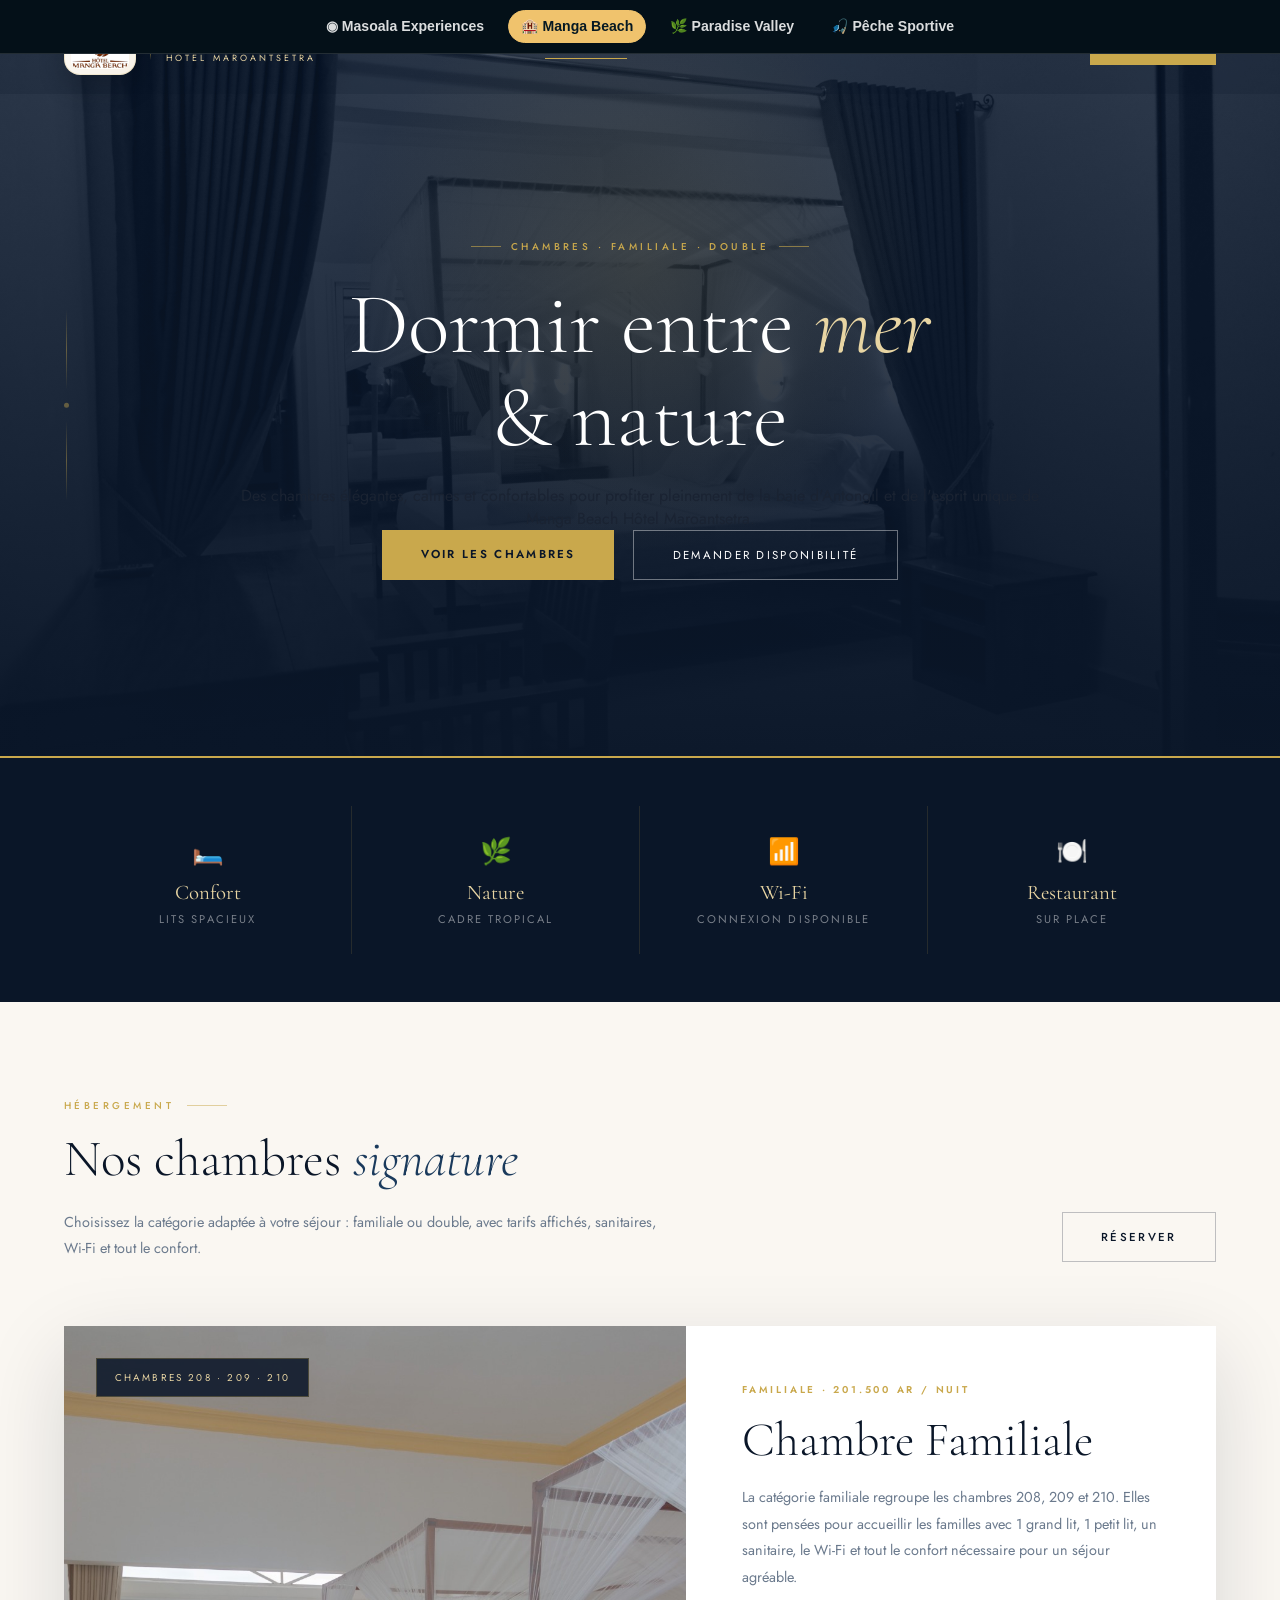
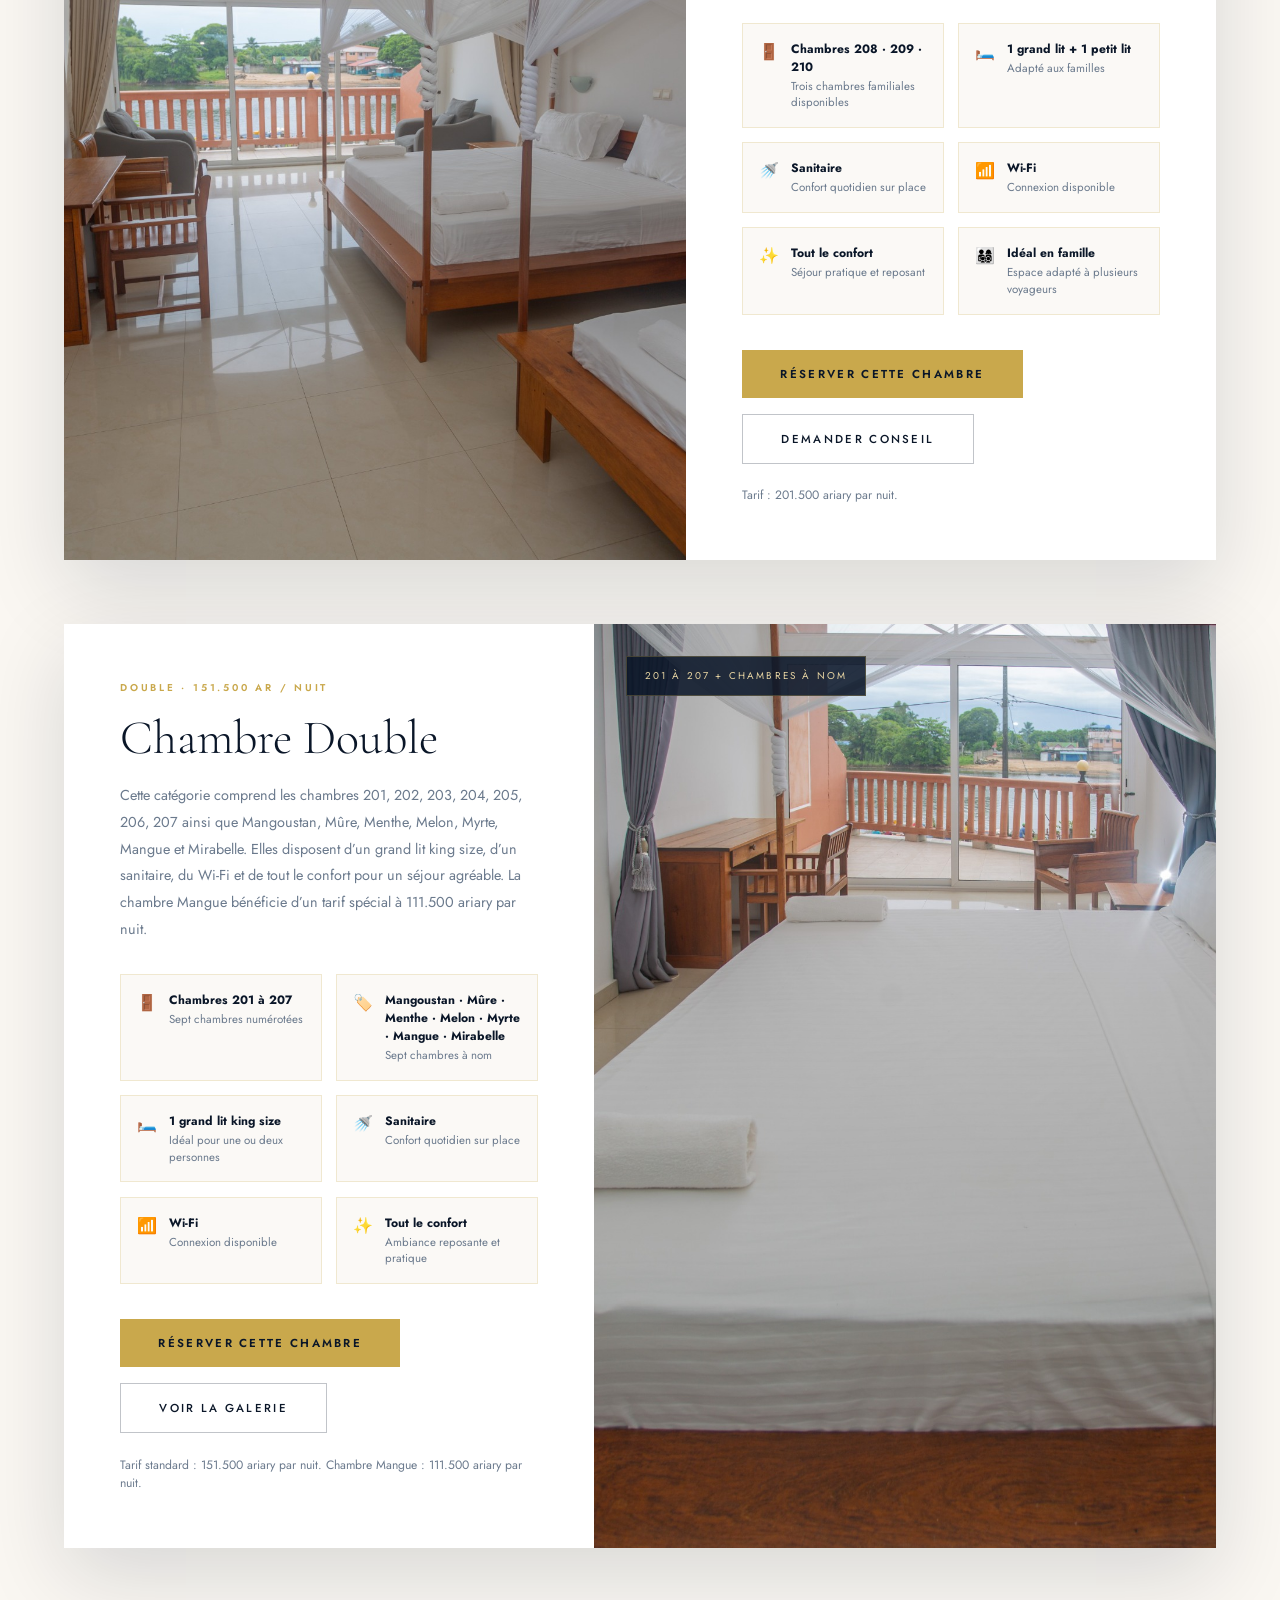
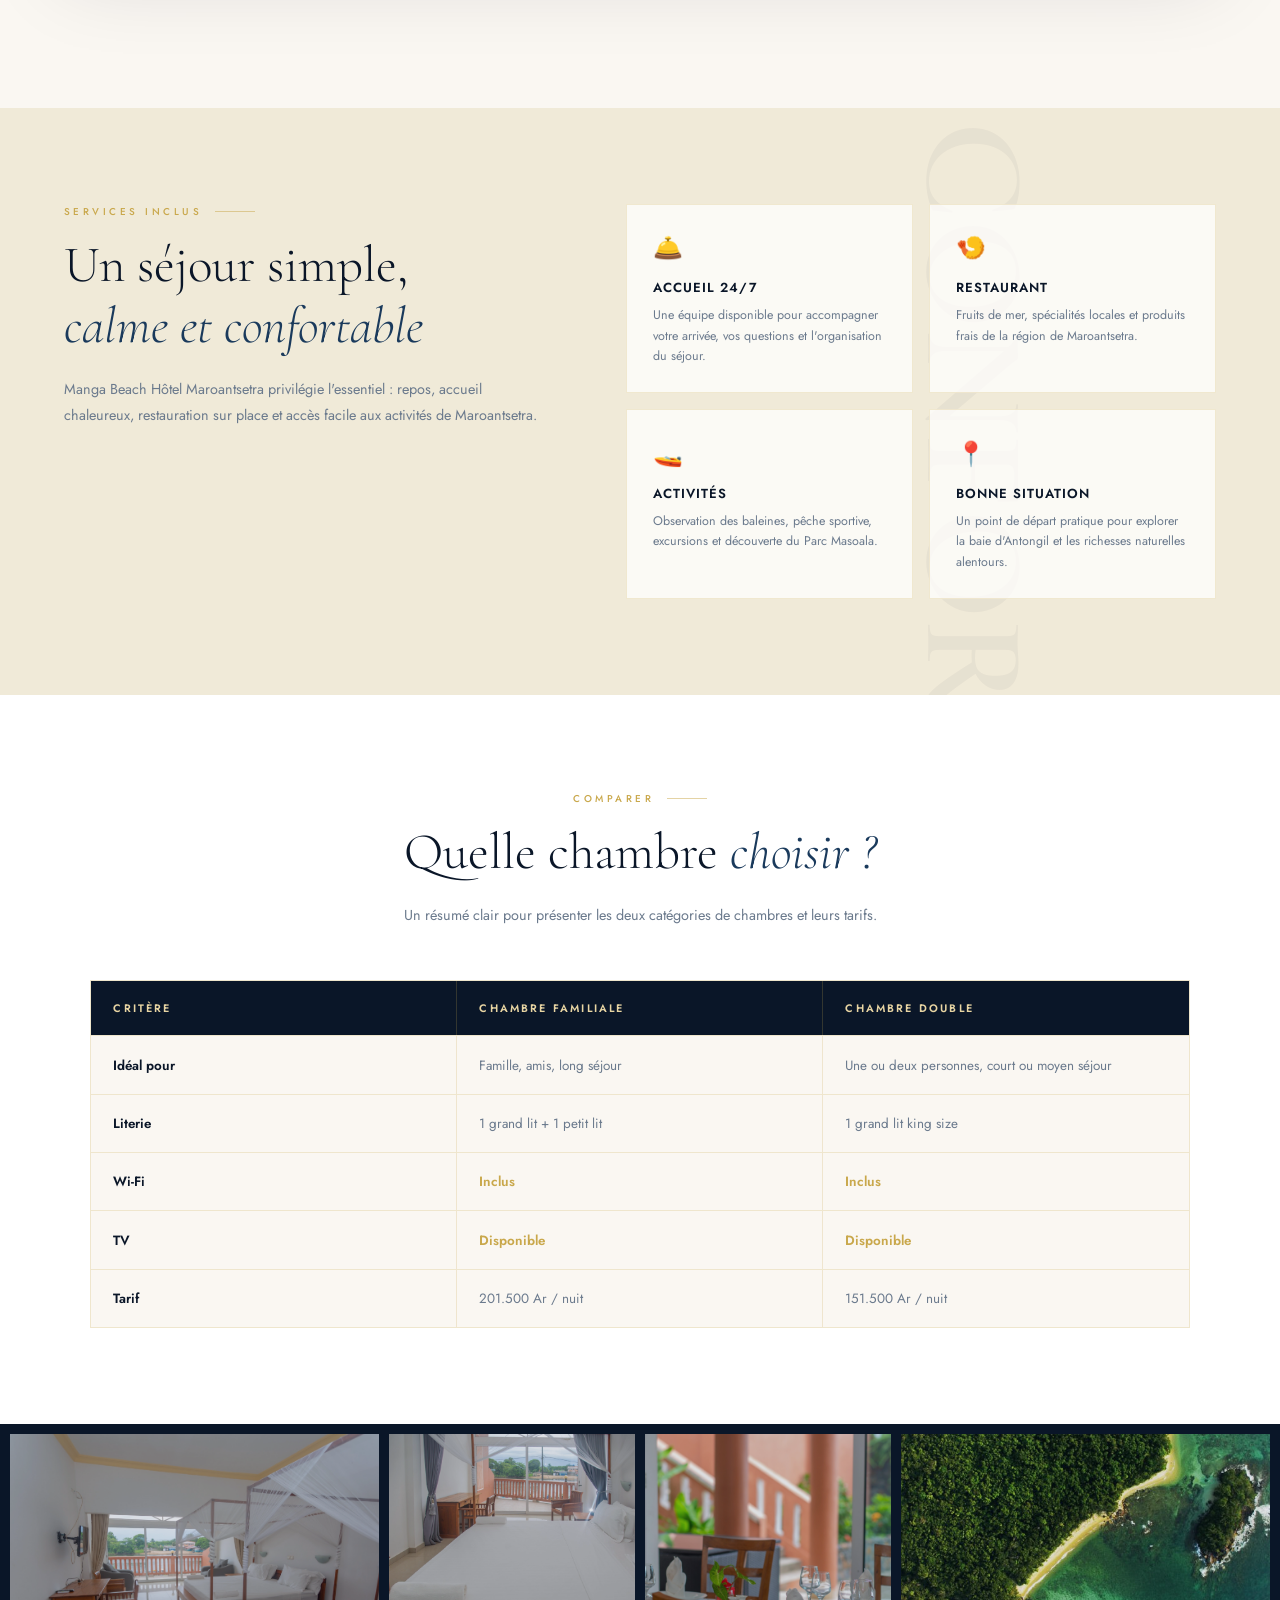
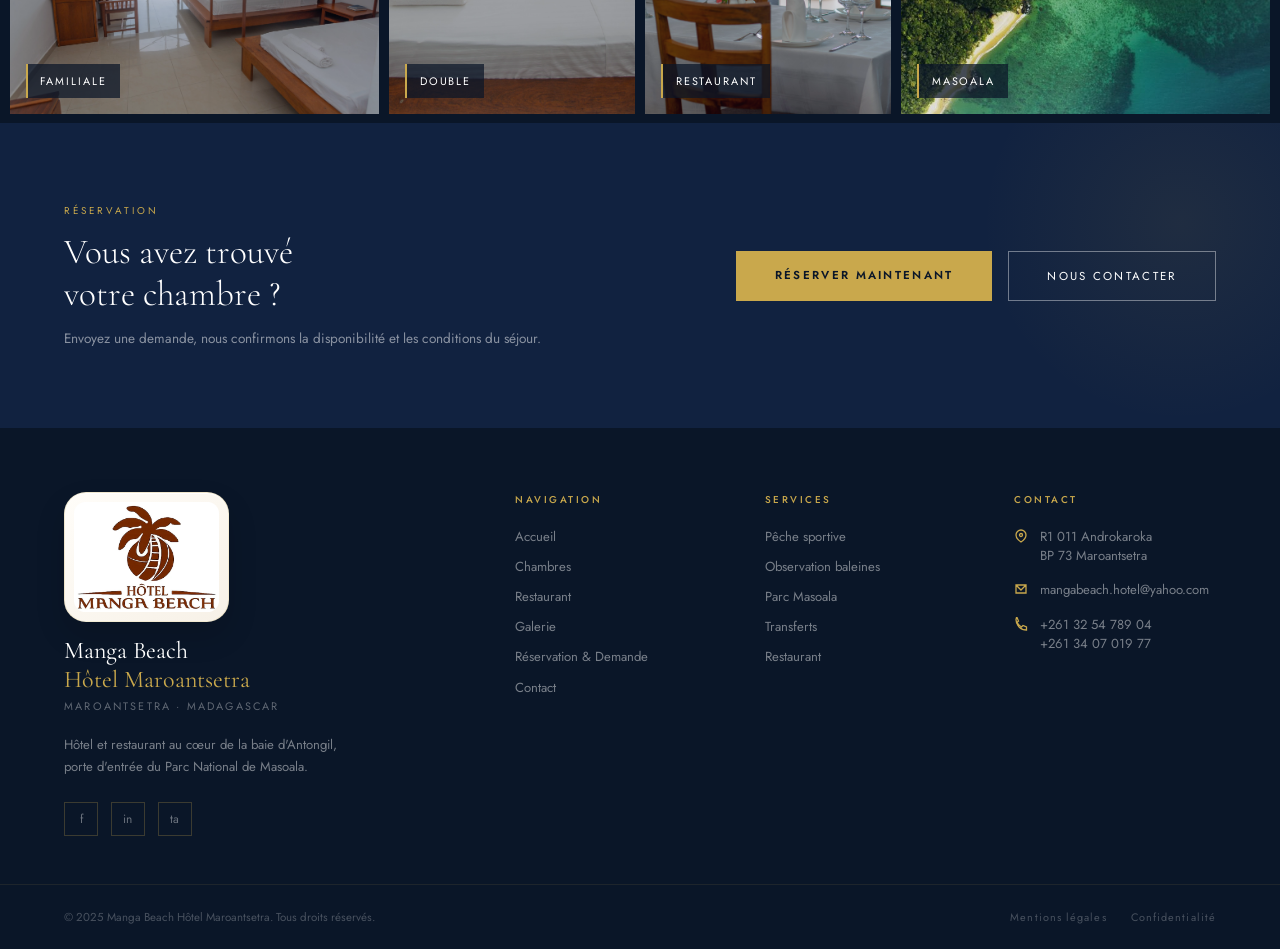
==== commit b0a71eaf: "Add files via upload" ====
--- a/chambres.html
+++ b/chambres.html
@@ -4,7 +4,7 @@
 <head>
 <meta charset="utf-8"/>
 <meta content="width=device-width, initial-scale=1.0" name="viewport"/>
-<title>Chambres &amp; Suites | Manga Beach Hôtel Maroantsetra</title>
+<title>Chambres à Maroantsetra | Manga Beach Hôtel</title>
 <link href="https://fonts.googleapis.com/css2?family=Cormorant+Garamond:ital,wght@0,300;0,400;0,600;1,300;1,400&amp;family=Jost:wght@300;400;500;600&amp;display=swap" rel="stylesheet"/>
 <style>
     :root {
@@ -412,34 +412,105 @@
 }
 
 </style>
-<meta content="Découvrez les chambres familiales et doubles du Manga Beach Hôtel Maroantsetra : confort, Wi‑Fi, sanitaires et tarifs clairs pour votre séjour à Maroantsetra." name="description"/><meta content="chambres Maroantsetra, hôtel Maroantsetra, Manga Beach Hôtel, chambre familiale, chambre double" name="keywords"/><meta content="index, follow" name="robots"/><meta content="Chambres &amp; Suites | Manga Beach Hôtel Maroantsetra" property="og:title"/><meta content="Découvrez les chambres familiales et doubles du Manga Beach Hôtel Maroantsetra : confort, Wi‑Fi, sanitaires et tarifs clairs pour votre séjour à Maroantsetra." property="og:description"/><meta content="website" property="og:type"/>  <link rel="icon" href="favicon.ico">
-  <link rel="apple-touch-icon" href="assets/manga-beach-icon-512.png">
-  <meta property="og:image" content="assets/manga-beach-logo.png">
-</head>
+ <link href="favicon.ico" rel="icon"/>
+<link href="assets/manga-beach-icon-512.png" rel="apple-touch-icon"/>
+
+<meta content="Réservez une chambre familiale ou double à Manga Beach Hôtel Maroantsetra : Wi‑Fi, sanitaires, confort, tarifs clairs et accès aux excursions Masoala." name="description"/><meta content="chambres Maroantsetra, chambre familiale Maroantsetra, chambre double Maroantsetra, hôtel Masoala, Manga Beach Hôtel" name="keywords"/><meta content="index, follow, max-image-preview:large" name="robots"/><meta content="Manga Beach Hôtel Maroantsetra" name="author"/><meta content="MG-A" name="geo.region"/><meta content="Maroantsetra" name="geo.placename"/><link href="https://mangabeach-madagascar.mg/chambres.html" rel="canonical"/><meta content="fr_FR" property="og:locale"/><meta content="Manga Beach Hôtel Maroantsetra" property="og:site_name"/><meta content="article" property="og:type"/><meta content="Chambres à Maroantsetra | Manga Beach Hôtel" property="og:title"/><meta content="Réservez une chambre familiale ou double à Manga Beach Hôtel Maroantsetra : Wi‑Fi, sanitaires, confort, tarifs clairs et accès aux excursions Masoala." property="og:description"/><meta content="https://mangabeach-madagascar.mg/chambres.html" property="og:url"/><meta content="https://mangabeach-madagascar.mg/assets/chambres-hero.jpg" property="og:image"/><meta content="summary_large_image" name="twitter:card"/><meta content="Chambres à Maroantsetra | Manga Beach Hôtel" name="twitter:title"/><meta content="Réservez une chambre familiale ou double à Manga Beach Hôtel Maroantsetra : Wi‑Fi, sanitaires, confort, tarifs clairs et accès aux excursions Masoala." name="twitter:description"/><meta content="https://mangabeach-madagascar.mg/assets/chambres-hero.jpg" name="twitter:image"/><script type="application/ld+json">{
+  "@context": "https://schema.org",
+  "@type": "WebPage",
+  "@id": "https://mangabeach-madagascar.mg/chambres.html#webpage",
+  "url": "https://mangabeach-madagascar.mg/chambres.html",
+  "name": "Chambres à Maroantsetra | Manga Beach Hôtel",
+  "description": "Réservez une chambre familiale ou double à Manga Beach Hôtel Maroantsetra : Wi‑Fi, sanitaires, confort, tarifs clairs et accès aux excursions Masoala.",
+  "isPartOf": {
+    "@id": "https://mangabeach-madagascar.mg/#website"
+  },
+  "about": {
+    "@id": "https://mangabeach-madagascar.mg/#hotel"
+  },
+  "inLanguage": "fr-FR",
+  "primaryImageOfPage": {
+    "@type": "ImageObject",
+    "url": "https://mangabeach-madagascar.mg/assets/chambres-hero.jpg"
+  }
+}</script><script type="application/ld+json">{
+  "@context": "https://schema.org",
+  "@type": "BreadcrumbList",
+  "itemListElement": [
+    {
+      "@type": "ListItem",
+      "position": 1,
+      "name": "Accueil",
+      "item": "https://mangabeach-madagascar.mg/"
+    },
+    {
+      "@type": "ListItem",
+      "position": 2,
+      "name": "Chambres",
+      "item": "https://mangabeach-madagascar.mg/chambres.html"
+    }
+  ]
+}</script><script type="application/ld+json">{
+  "@context": "https://schema.org",
+  "@type": "ItemList",
+  "name": "Chambres Manga Beach Hôtel Maroantsetra",
+  "itemListElement": [
+    {
+      "@type": "ListItem",
+      "position": 1,
+      "item": {
+        "@type": "HotelRoom",
+        "name": "Chambre Familiale",
+        "occupancy": {
+          "@type": "QuantitativeValue",
+          "maxValue": 3
+        },
+        "description": "Chambre familiale avec grand lit et petit lit, sanitaires, Wi-Fi et confort pour séjour à Maroantsetra."
+      }
+    },
+    {
+      "@type": "ListItem",
+      "position": 2,
+      "item": {
+        "@type": "HotelRoom",
+        "name": "Chambre Double",
+        "occupancy": {
+          "@type": "QuantitativeValue",
+          "maxValue": 2
+        },
+        "description": "Chambre double avec grand lit king size, sanitaires, Wi-Fi et confort."
+      }
+    },
+    {
+      "@type": "ListItem",
+      "position": 3,
+      "item": {
+        "@type": "HotelRoom",
+        "name": "Chambre Mangue",
+        "description": "Chambre Mangue, tarif exception indiqué sur demande et page réservation."
+      }
+    }
+  ]
+}</script></head>
 <body>
-
-<div class="ecosystem-nav" aria-label="Navigation écosystème Masoala">
+<div aria-label="Navigation écosystème Masoala" class="ecosystem-nav">
 <a href="https://masoala-experiences.com/">◉ Masoala Experiences</a>
-<a href="https://mangabeach-madagascar.mg/" class="active">🏨 Manga Beach</a>
+<a class="active" href="https://mangabeach-madagascar.mg/">🏨 Manga Beach</a>
 <a href="https://lodge-paradisevalley.com/">🌿 Paradise Valley</a>
 <a href="https://mangabeachfishing-masoala.com/">🎣 Pêche Sportive</a>
 </div>
-
-
-
 <!-- MOBILE MENU -->
 <div class="mobile-menu" id="mobile-menu">
 <a href="index.html">Accueil</a>
 <a class="active" href="chambres.html">Chambres</a>
 <a href="restaurant.html">Restaurant</a>
 <a href="galerie.html">Galerie</a>
-
-<a class="mob-cta" href="reservation.html?type=hotel">Réserver</a>
+<a href="contact.html">Contact</a><a class="mob-cta" href="reservation.html?type=hotel">Réserver</a>
 </div>
 <!-- NAV -->
 <nav id="navbar">
 <a class="nav-logo" href="index.html">
-<img class="manga-clean-nav-logo" src="assets/manga-beach-logo-nav.webp" alt="Logo Manga Beach Hôtel"><div class="nav-logo-text">
+<img alt="Logo Manga Beach Hôtel" class="manga-clean-nav-logo" src="assets/manga-beach-logo-nav.webp"/><div class="nav-logo-text">
 <strong>Manga Beach</strong>
 <span>Hôtel Maroantsetra</span>
 </div>
@@ -449,8 +520,7 @@
 <a class="active" href="chambres.html">Chambres</a>
 <a href="restaurant.html">Restaurant</a>
 <a href="galerie.html">Galerie</a>
-
-</div>
+<a href="contact.html">Contact</a></div>
 <a class="nav-cta" href="reservation.html?type=hotel">Réserver</a>
 <button aria-expanded="false" aria-label="Menu" class="hamburger" id="hamburger">
 <span></span><span></span><span></span>
@@ -509,9 +579,9 @@
 <!-- Chambre Familiale -->
 <article class="room-detail-card reveal" id="familiale">
 <div class="room-visual">
-<img alt="Chambre Familiale Manga Beach Hôtel Maroantsetra" onerror="this.style.cssText='background:linear-gradient(135deg,#0a1628,#1a3a5c);height:100%;display:block'" src="assets/chambre-familiale.jpg"/>
+<img alt="Chambre Familiale Manga Beach Hôtel Maroantsetra" onerror="this.style.cssText='background:linear-gradient(135deg,#0a1628,#1a3a5c);height:100%;display:block'" src="assets/chambre-familiale.jpg">
 <div class="room-photo-badge">Chambres 208 · 209 · 210</div>
-</div>
+</img></div>
 <div class="room-panel">
 <div class="room-kicker">Familiale · 201.500 Ar / nuit</div>
 <h3 class="room-heading">Chambre Familiale</h3>
@@ -525,7 +595,7 @@
 <div class="spec"><div class="spec-icon">👨‍👩‍👧‍👦</div><div><strong>Idéal en famille</strong><span>Espace adapté à plusieurs voyageurs</span></div></div>
 </div>
 <div class="room-actions">
-<a class="btn-primary" href="reservation.html?type=hotel&room=familiale">Réserver cette chambre</a>
+<a class="btn-primary" href="reservation.html?type=hotel&amp;room=familiale">Réserver cette chambre</a>
 <a class="btn-outline-dark" href="reservation.html">Demander conseil</a>
 </div>
 <p class="room-note">Tarif : 201.500 ariary par nuit.</p>
@@ -550,7 +620,7 @@
 <div class="spec"><div class="spec-icon">✨</div><div><strong>Tout le confort</strong><span>Ambiance reposante et pratique</span></div></div>
 </div>
 <div class="room-actions">
-<a class="btn-primary" href="reservation.html?type=hotel&room=double">Réserver cette chambre</a>
+<a class="btn-primary" href="reservation.html?type=hotel&amp;room=double">Réserver cette chambre</a>
 <a class="btn-outline-dark" href="galerie.html">Voir la galerie</a>
 </div>
 <p class="room-note">Tarif standard : 151.500 ariary par nuit. Chambre Mangue : 111.500 ariary par nuit.</p>
@@ -666,7 +736,7 @@
 <footer>
 <div class="ft-top">
 <div class="ft-brand">
-<img class="manga-clean-footer-logo" src="assets/manga-beach-logo-footer.webp" alt="Logo Manga Beach Hôtel">
+<img alt="Logo Manga Beach Hôtel" class="manga-clean-footer-logo" src="assets/manga-beach-logo-footer.webp"/>
 <div class="ft-brand-name">Manga Beach
 <span>Hôtel Maroantsetra</span></div>
 <div class="ft-brand-loc">Maroantsetra · Madagascar</div>
@@ -685,8 +755,7 @@
 <a href="restaurant.html">Restaurant</a>
 <a href="galerie.html">Galerie</a>
 <a href="reservation.html">Réservation &amp; Demande</a>
-
-</div>
+<a href="contact.html">Contact</a></div>
 </div>
 <div>
 <div class="ft-col-title">Services</div>
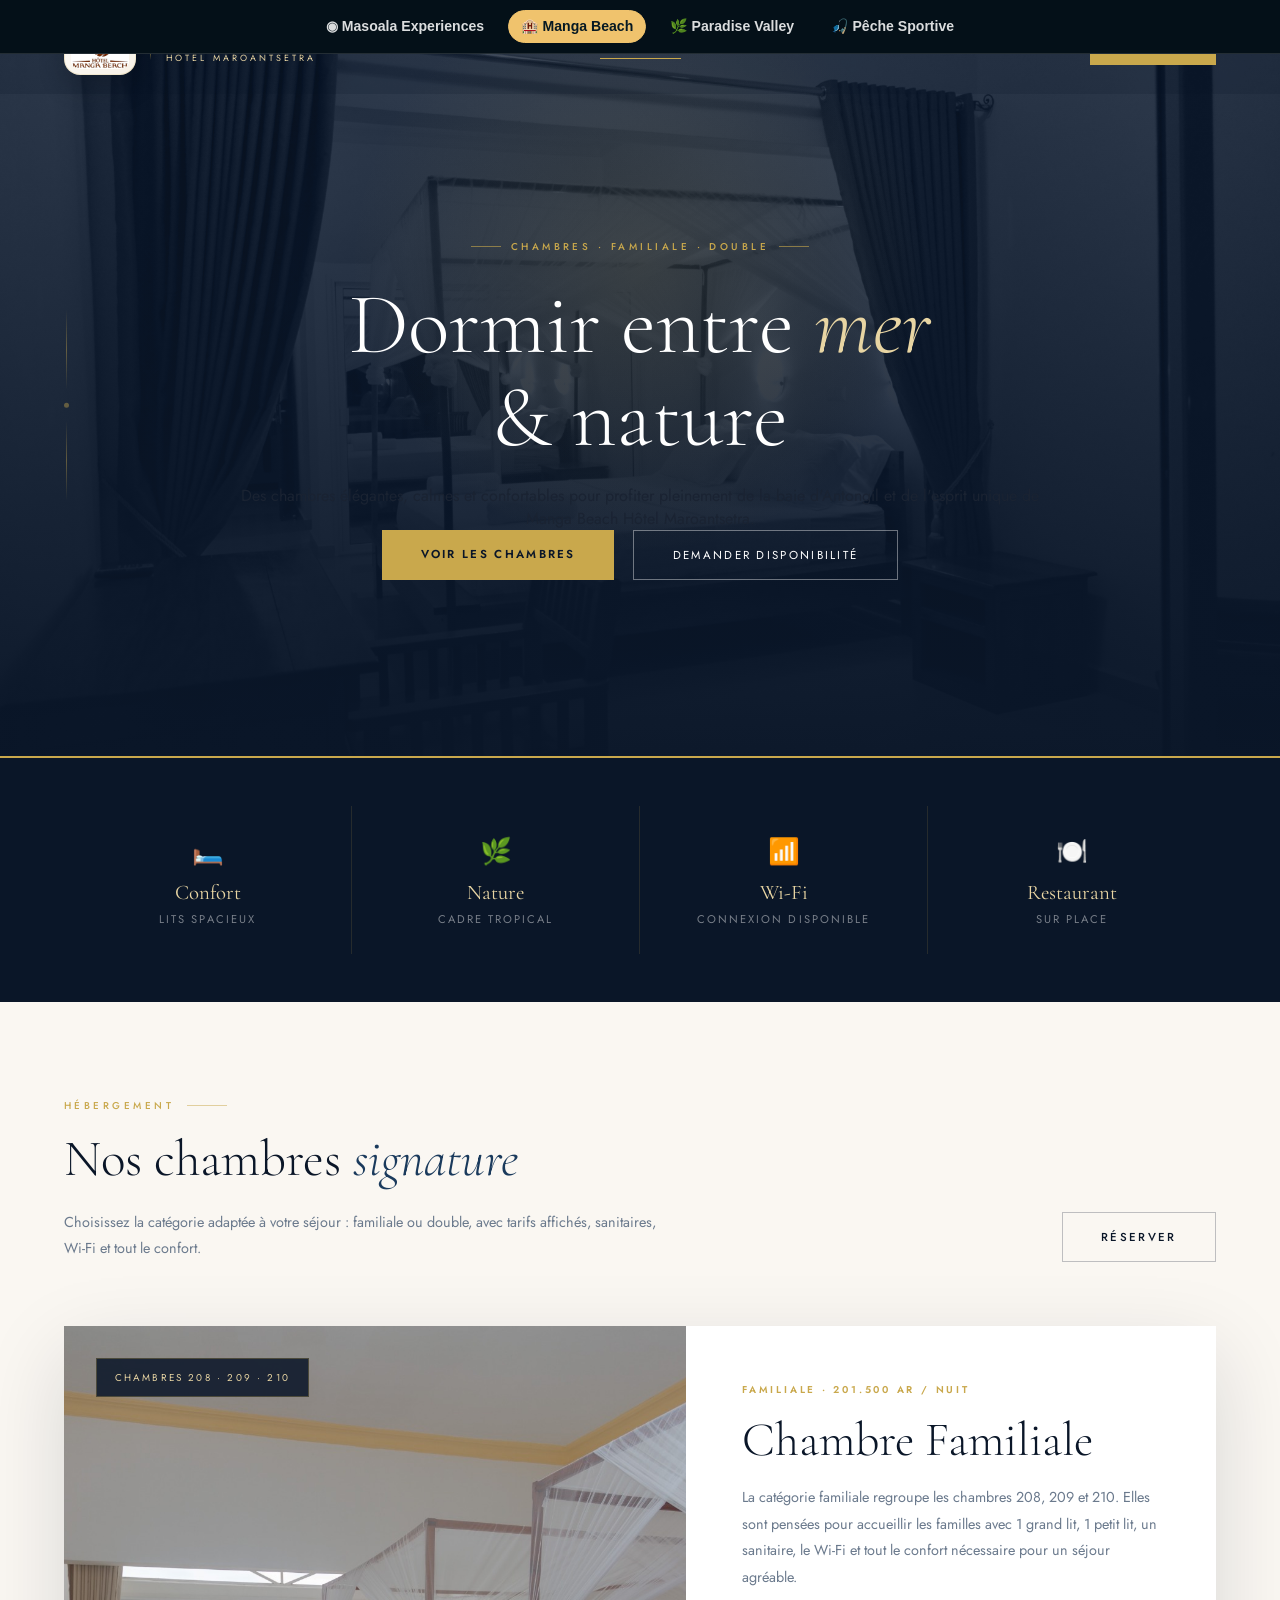
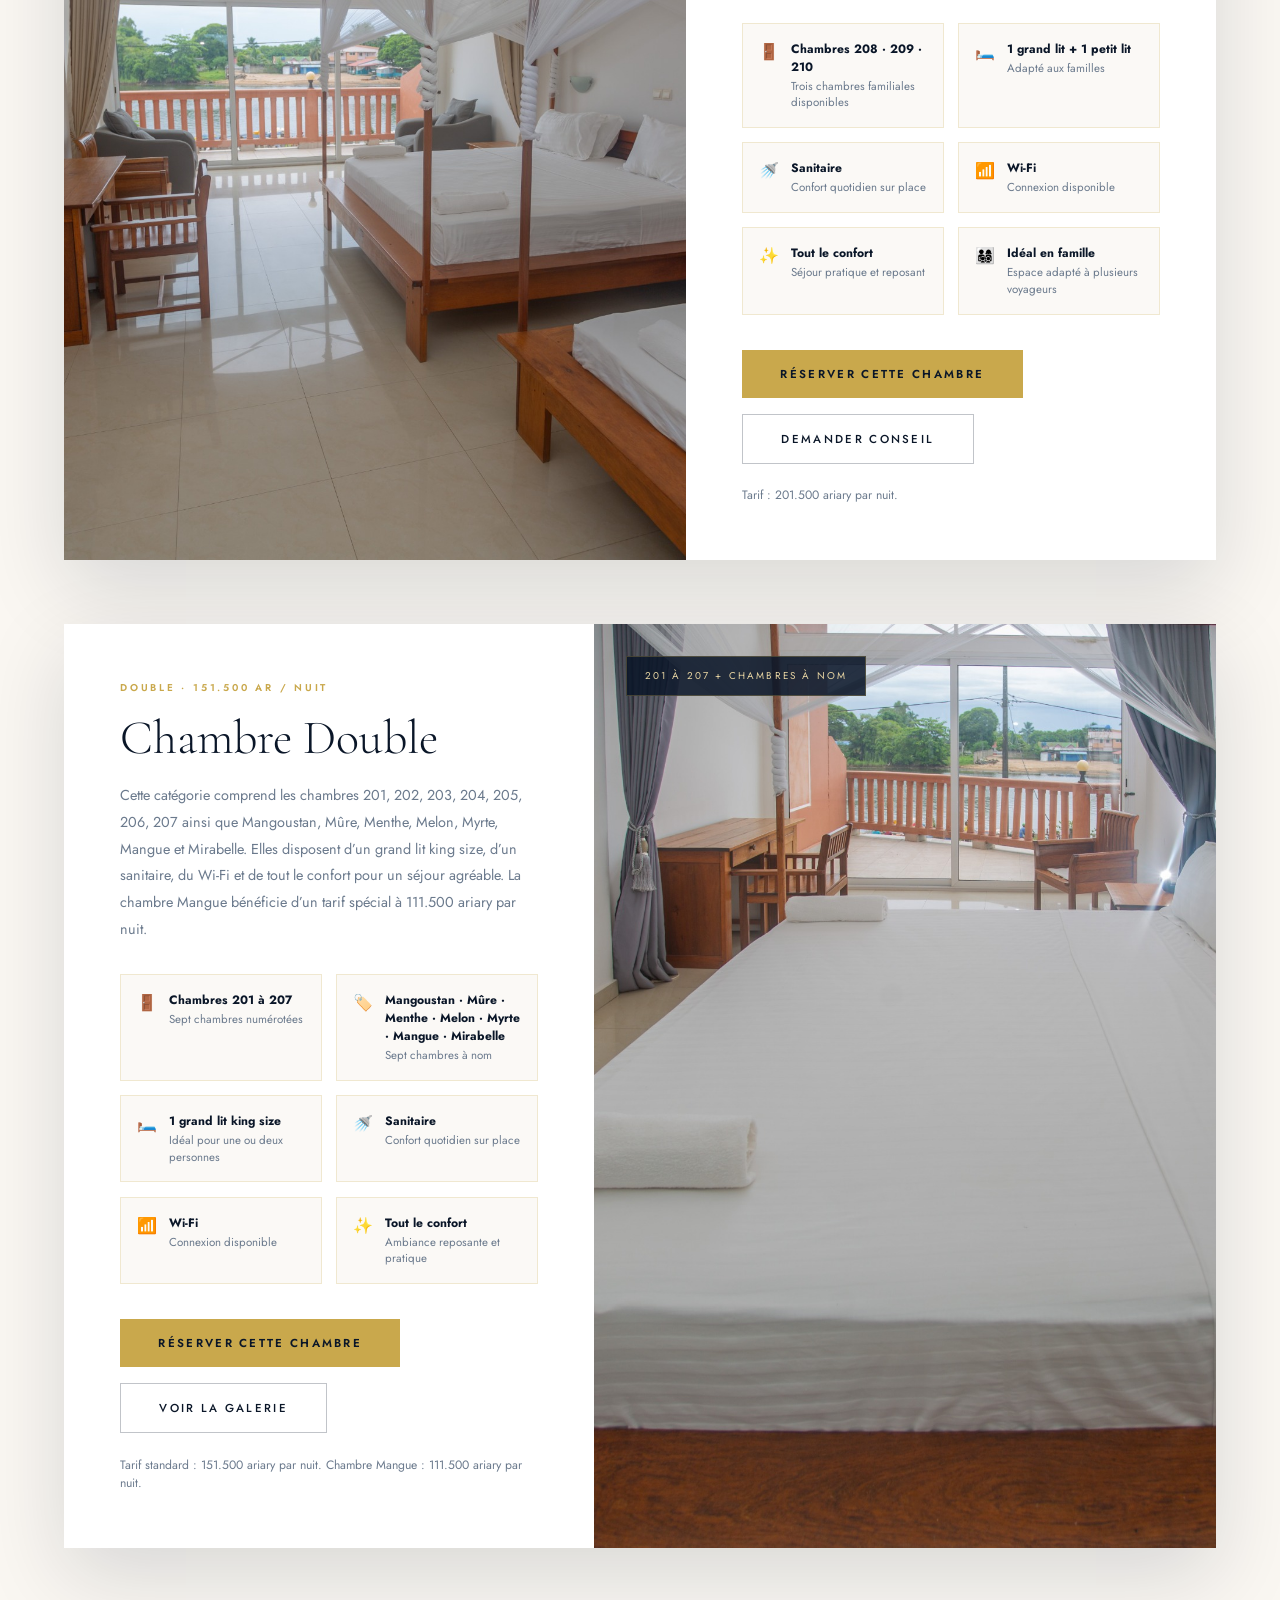
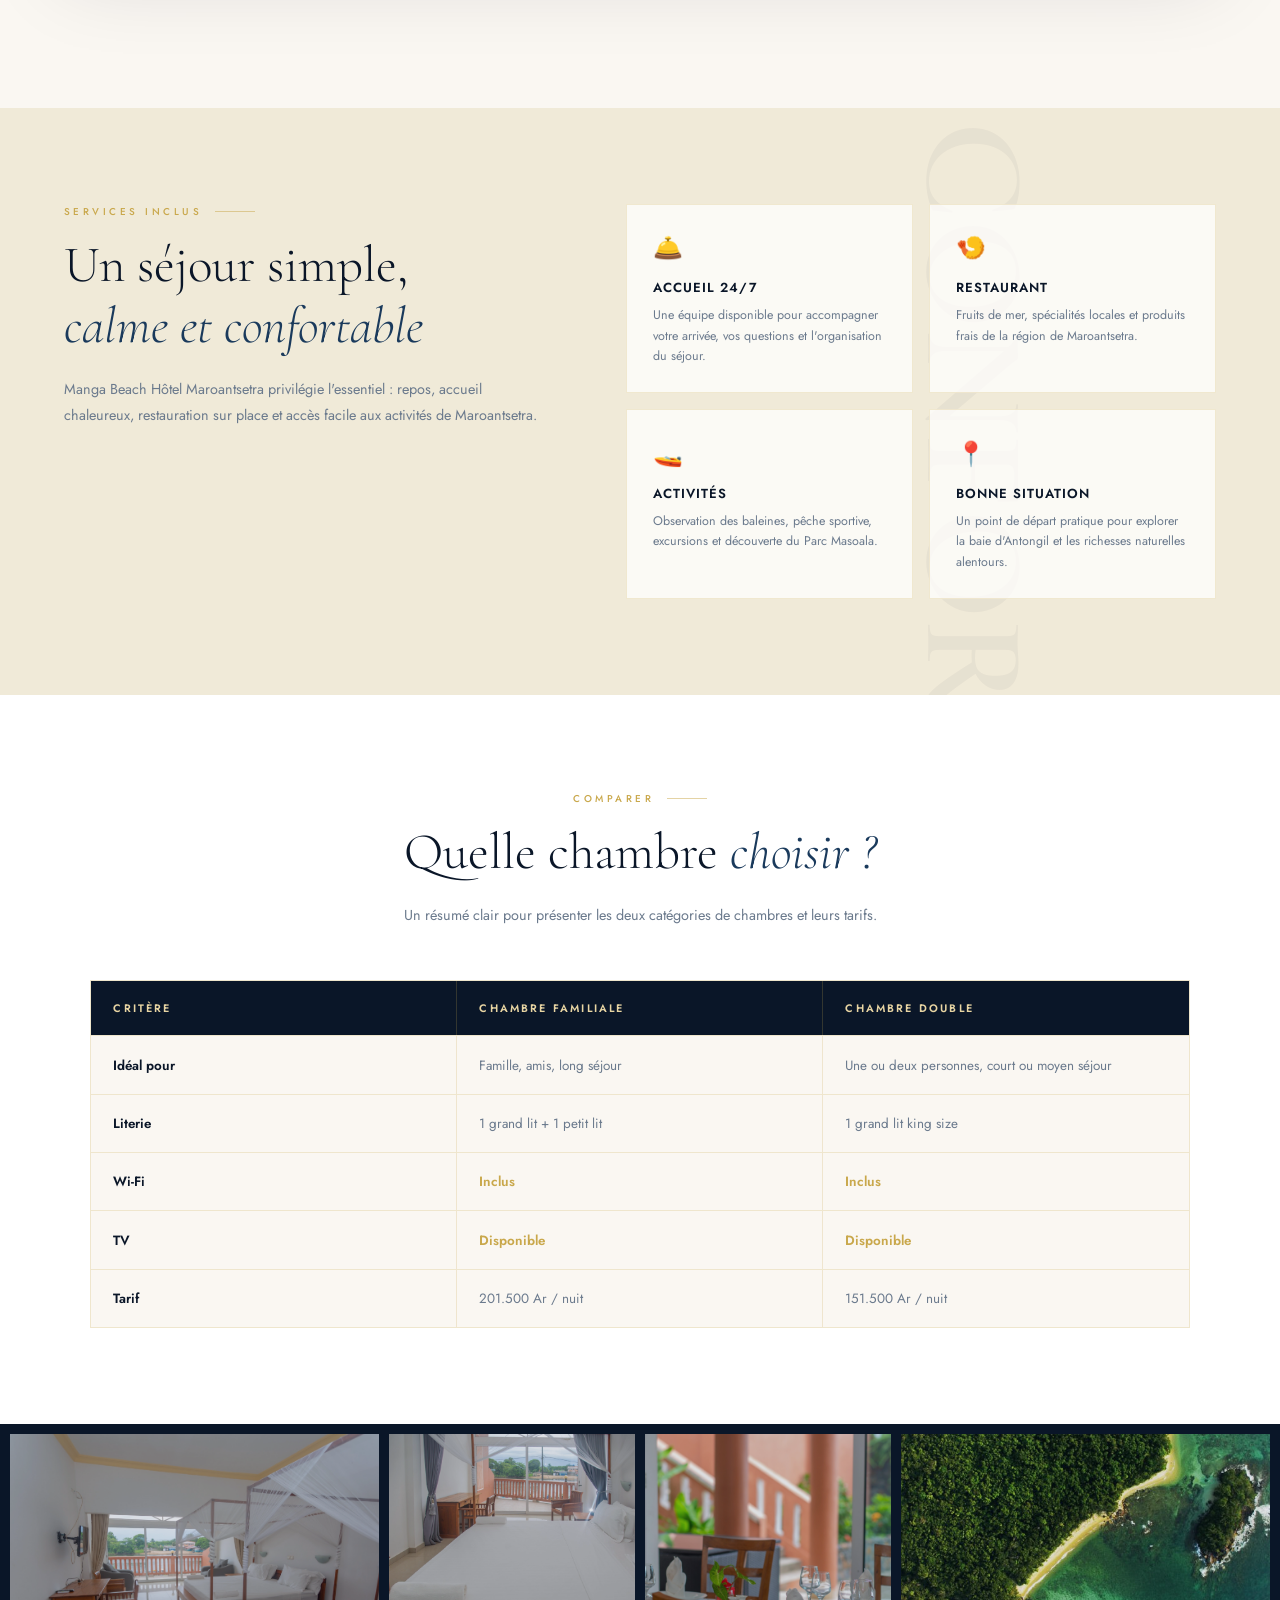
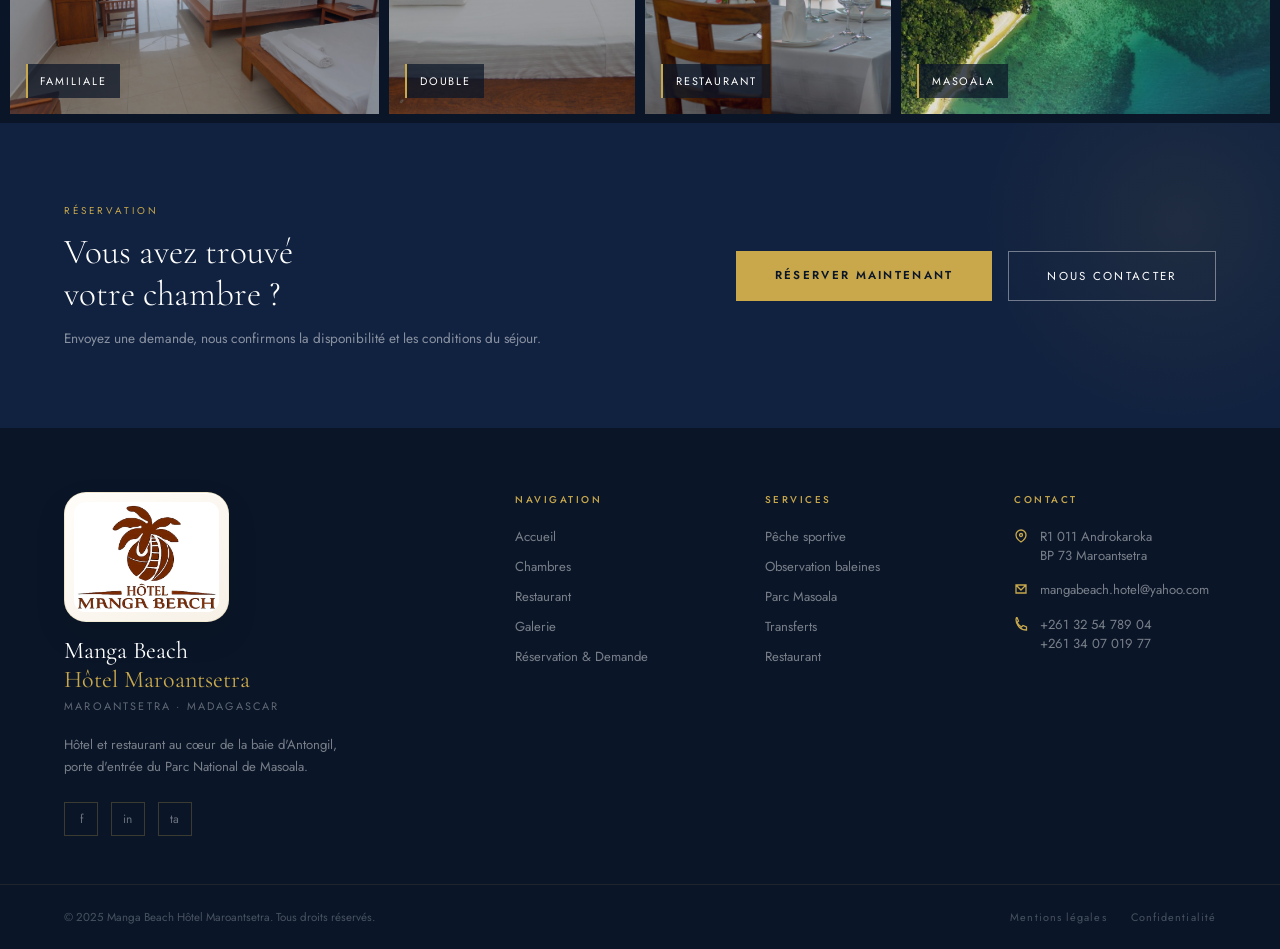
==== commit 5f2bf374: "Add files via upload" ====
--- a/chambres.html
+++ b/chambres.html
@@ -4,7 +4,7 @@
 <head>
 <meta charset="utf-8"/>
 <meta content="width=device-width, initial-scale=1.0" name="viewport"/>
-<title>Chambres à Maroantsetra | Manga Beach Hôtel</title>
+<title>Chambres &amp; Suites | Manga Beach Hôtel Maroantsetra</title>
 <link href="https://fonts.googleapis.com/css2?family=Cormorant+Garamond:ital,wght@0,300;0,400;0,600;1,300;1,400&amp;family=Jost:wght@300;400;500;600&amp;display=swap" rel="stylesheet"/>
 <style>
     :root {
@@ -412,105 +412,34 @@
 }
 
 </style>
- <link href="favicon.ico" rel="icon"/>
-<link href="assets/manga-beach-icon-512.png" rel="apple-touch-icon"/>
-
-<meta content="Réservez une chambre familiale ou double à Manga Beach Hôtel Maroantsetra : Wi‑Fi, sanitaires, confort, tarifs clairs et accès aux excursions Masoala." name="description"/><meta content="chambres Maroantsetra, chambre familiale Maroantsetra, chambre double Maroantsetra, hôtel Masoala, Manga Beach Hôtel" name="keywords"/><meta content="index, follow, max-image-preview:large" name="robots"/><meta content="Manga Beach Hôtel Maroantsetra" name="author"/><meta content="MG-A" name="geo.region"/><meta content="Maroantsetra" name="geo.placename"/><link href="https://mangabeach-madagascar.mg/chambres.html" rel="canonical"/><meta content="fr_FR" property="og:locale"/><meta content="Manga Beach Hôtel Maroantsetra" property="og:site_name"/><meta content="article" property="og:type"/><meta content="Chambres à Maroantsetra | Manga Beach Hôtel" property="og:title"/><meta content="Réservez une chambre familiale ou double à Manga Beach Hôtel Maroantsetra : Wi‑Fi, sanitaires, confort, tarifs clairs et accès aux excursions Masoala." property="og:description"/><meta content="https://mangabeach-madagascar.mg/chambres.html" property="og:url"/><meta content="https://mangabeach-madagascar.mg/assets/chambres-hero.jpg" property="og:image"/><meta content="summary_large_image" name="twitter:card"/><meta content="Chambres à Maroantsetra | Manga Beach Hôtel" name="twitter:title"/><meta content="Réservez une chambre familiale ou double à Manga Beach Hôtel Maroantsetra : Wi‑Fi, sanitaires, confort, tarifs clairs et accès aux excursions Masoala." name="twitter:description"/><meta content="https://mangabeach-madagascar.mg/assets/chambres-hero.jpg" name="twitter:image"/><script type="application/ld+json">{
-  "@context": "https://schema.org",
-  "@type": "WebPage",
-  "@id": "https://mangabeach-madagascar.mg/chambres.html#webpage",
-  "url": "https://mangabeach-madagascar.mg/chambres.html",
-  "name": "Chambres à Maroantsetra | Manga Beach Hôtel",
-  "description": "Réservez une chambre familiale ou double à Manga Beach Hôtel Maroantsetra : Wi‑Fi, sanitaires, confort, tarifs clairs et accès aux excursions Masoala.",
-  "isPartOf": {
-    "@id": "https://mangabeach-madagascar.mg/#website"
-  },
-  "about": {
-    "@id": "https://mangabeach-madagascar.mg/#hotel"
-  },
-  "inLanguage": "fr-FR",
-  "primaryImageOfPage": {
-    "@type": "ImageObject",
-    "url": "https://mangabeach-madagascar.mg/assets/chambres-hero.jpg"
-  }
-}</script><script type="application/ld+json">{
-  "@context": "https://schema.org",
-  "@type": "BreadcrumbList",
-  "itemListElement": [
-    {
-      "@type": "ListItem",
-      "position": 1,
-      "name": "Accueil",
-      "item": "https://mangabeach-madagascar.mg/"
-    },
-    {
-      "@type": "ListItem",
-      "position": 2,
-      "name": "Chambres",
-      "item": "https://mangabeach-madagascar.mg/chambres.html"
-    }
-  ]
-}</script><script type="application/ld+json">{
-  "@context": "https://schema.org",
-  "@type": "ItemList",
-  "name": "Chambres Manga Beach Hôtel Maroantsetra",
-  "itemListElement": [
-    {
-      "@type": "ListItem",
-      "position": 1,
-      "item": {
-        "@type": "HotelRoom",
-        "name": "Chambre Familiale",
-        "occupancy": {
-          "@type": "QuantitativeValue",
-          "maxValue": 3
-        },
-        "description": "Chambre familiale avec grand lit et petit lit, sanitaires, Wi-Fi et confort pour séjour à Maroantsetra."
-      }
-    },
-    {
-      "@type": "ListItem",
-      "position": 2,
-      "item": {
-        "@type": "HotelRoom",
-        "name": "Chambre Double",
-        "occupancy": {
-          "@type": "QuantitativeValue",
-          "maxValue": 2
-        },
-        "description": "Chambre double avec grand lit king size, sanitaires, Wi-Fi et confort."
-      }
-    },
-    {
-      "@type": "ListItem",
-      "position": 3,
-      "item": {
-        "@type": "HotelRoom",
-        "name": "Chambre Mangue",
-        "description": "Chambre Mangue, tarif exception indiqué sur demande et page réservation."
-      }
-    }
-  ]
-}</script></head>
+<meta content="Découvrez les chambres familiales et doubles du Manga Beach Hôtel Maroantsetra : confort, Wi‑Fi, sanitaires et tarifs clairs pour votre séjour à Maroantsetra." name="description"/><meta content="chambres Maroantsetra, hôtel Maroantsetra, Manga Beach Hôtel, chambre familiale, chambre double" name="keywords"/><meta content="index, follow" name="robots"/><meta content="Chambres &amp; Suites | Manga Beach Hôtel Maroantsetra" property="og:title"/><meta content="Découvrez les chambres familiales et doubles du Manga Beach Hôtel Maroantsetra : confort, Wi‑Fi, sanitaires et tarifs clairs pour votre séjour à Maroantsetra." property="og:description"/><meta content="website" property="og:type"/>  <link rel="icon" href="favicon.ico">
+  <link rel="apple-touch-icon" href="assets/manga-beach-icon-512.png">
+  <meta property="og:image" content="assets/manga-beach-logo.png">
+</head>
 <body>
-<div aria-label="Navigation écosystème Masoala" class="ecosystem-nav">
+
+<div class="ecosystem-nav" aria-label="Navigation écosystème Masoala">
 <a href="https://masoala-experiences.com/">◉ Masoala Experiences</a>
-<a class="active" href="https://mangabeach-madagascar.mg/">🏨 Manga Beach</a>
+<a href="https://mangabeach-madagascar.mg/" class="active">🏨 Manga Beach</a>
 <a href="https://lodge-paradisevalley.com/">🌿 Paradise Valley</a>
 <a href="https://mangabeachfishing-masoala.com/">🎣 Pêche Sportive</a>
 </div>
+
+
+
 <!-- MOBILE MENU -->
 <div class="mobile-menu" id="mobile-menu">
 <a href="index.html">Accueil</a>
 <a class="active" href="chambres.html">Chambres</a>
 <a href="restaurant.html">Restaurant</a>
 <a href="galerie.html">Galerie</a>
-<a href="contact.html">Contact</a><a class="mob-cta" href="reservation.html?type=hotel">Réserver</a>
+
+<a class="mob-cta" href="reservation.html?type=hotel">Réserver</a>
 </div>
 <!-- NAV -->
 <nav id="navbar">
 <a class="nav-logo" href="index.html">
-<img alt="Logo Manga Beach Hôtel" class="manga-clean-nav-logo" src="assets/manga-beach-logo-nav.webp"/><div class="nav-logo-text">
+<img class="manga-clean-nav-logo" src="assets/manga-beach-logo-nav.webp" alt="Logo Manga Beach Hôtel"><div class="nav-logo-text">
 <strong>Manga Beach</strong>
 <span>Hôtel Maroantsetra</span>
 </div>
@@ -520,7 +449,8 @@
 <a class="active" href="chambres.html">Chambres</a>
 <a href="restaurant.html">Restaurant</a>
 <a href="galerie.html">Galerie</a>
-<a href="contact.html">Contact</a></div>
+
+</div>
 <a class="nav-cta" href="reservation.html?type=hotel">Réserver</a>
 <button aria-expanded="false" aria-label="Menu" class="hamburger" id="hamburger">
 <span></span><span></span><span></span>
@@ -579,9 +509,9 @@
 <!-- Chambre Familiale -->
 <article class="room-detail-card reveal" id="familiale">
 <div class="room-visual">
-<img alt="Chambre Familiale Manga Beach Hôtel Maroantsetra" onerror="this.style.cssText='background:linear-gradient(135deg,#0a1628,#1a3a5c);height:100%;display:block'" src="assets/chambre-familiale.jpg">
+<img alt="Chambre Familiale Manga Beach Hôtel Maroantsetra" onerror="this.style.cssText='background:linear-gradient(135deg,#0a1628,#1a3a5c);height:100%;display:block'" src="assets/chambre-familiale.jpg"/>
 <div class="room-photo-badge">Chambres 208 · 209 · 210</div>
-</img></div>
+</div>
 <div class="room-panel">
 <div class="room-kicker">Familiale · 201.500 Ar / nuit</div>
 <h3 class="room-heading">Chambre Familiale</h3>
@@ -595,7 +525,7 @@
 <div class="spec"><div class="spec-icon">👨‍👩‍👧‍👦</div><div><strong>Idéal en famille</strong><span>Espace adapté à plusieurs voyageurs</span></div></div>
 </div>
 <div class="room-actions">
-<a class="btn-primary" href="reservation.html?type=hotel&amp;room=familiale">Réserver cette chambre</a>
+<a class="btn-primary" href="reservation.html?type=hotel&room=familiale">Réserver cette chambre</a>
 <a class="btn-outline-dark" href="reservation.html">Demander conseil</a>
 </div>
 <p class="room-note">Tarif : 201.500 ariary par nuit.</p>
@@ -620,7 +550,7 @@
 <div class="spec"><div class="spec-icon">✨</div><div><strong>Tout le confort</strong><span>Ambiance reposante et pratique</span></div></div>
 </div>
 <div class="room-actions">
-<a class="btn-primary" href="reservation.html?type=hotel&amp;room=double">Réserver cette chambre</a>
+<a class="btn-primary" href="reservation.html?type=hotel&room=double">Réserver cette chambre</a>
 <a class="btn-outline-dark" href="galerie.html">Voir la galerie</a>
 </div>
 <p class="room-note">Tarif standard : 151.500 ariary par nuit. Chambre Mangue : 111.500 ariary par nuit.</p>
@@ -736,7 +666,7 @@
 <footer>
 <div class="ft-top">
 <div class="ft-brand">
-<img alt="Logo Manga Beach Hôtel" class="manga-clean-footer-logo" src="assets/manga-beach-logo-footer.webp"/>
+<img class="manga-clean-footer-logo" src="assets/manga-beach-logo-footer.webp" alt="Logo Manga Beach Hôtel">
 <div class="ft-brand-name">Manga Beach
 <span>Hôtel Maroantsetra</span></div>
 <div class="ft-brand-loc">Maroantsetra · Madagascar</div>
@@ -755,7 +685,8 @@
 <a href="restaurant.html">Restaurant</a>
 <a href="galerie.html">Galerie</a>
 <a href="reservation.html">Réservation &amp; Demande</a>
-<a href="contact.html">Contact</a></div>
+
+</div>
 </div>
 <div>
 <div class="ft-col-title">Services</div>
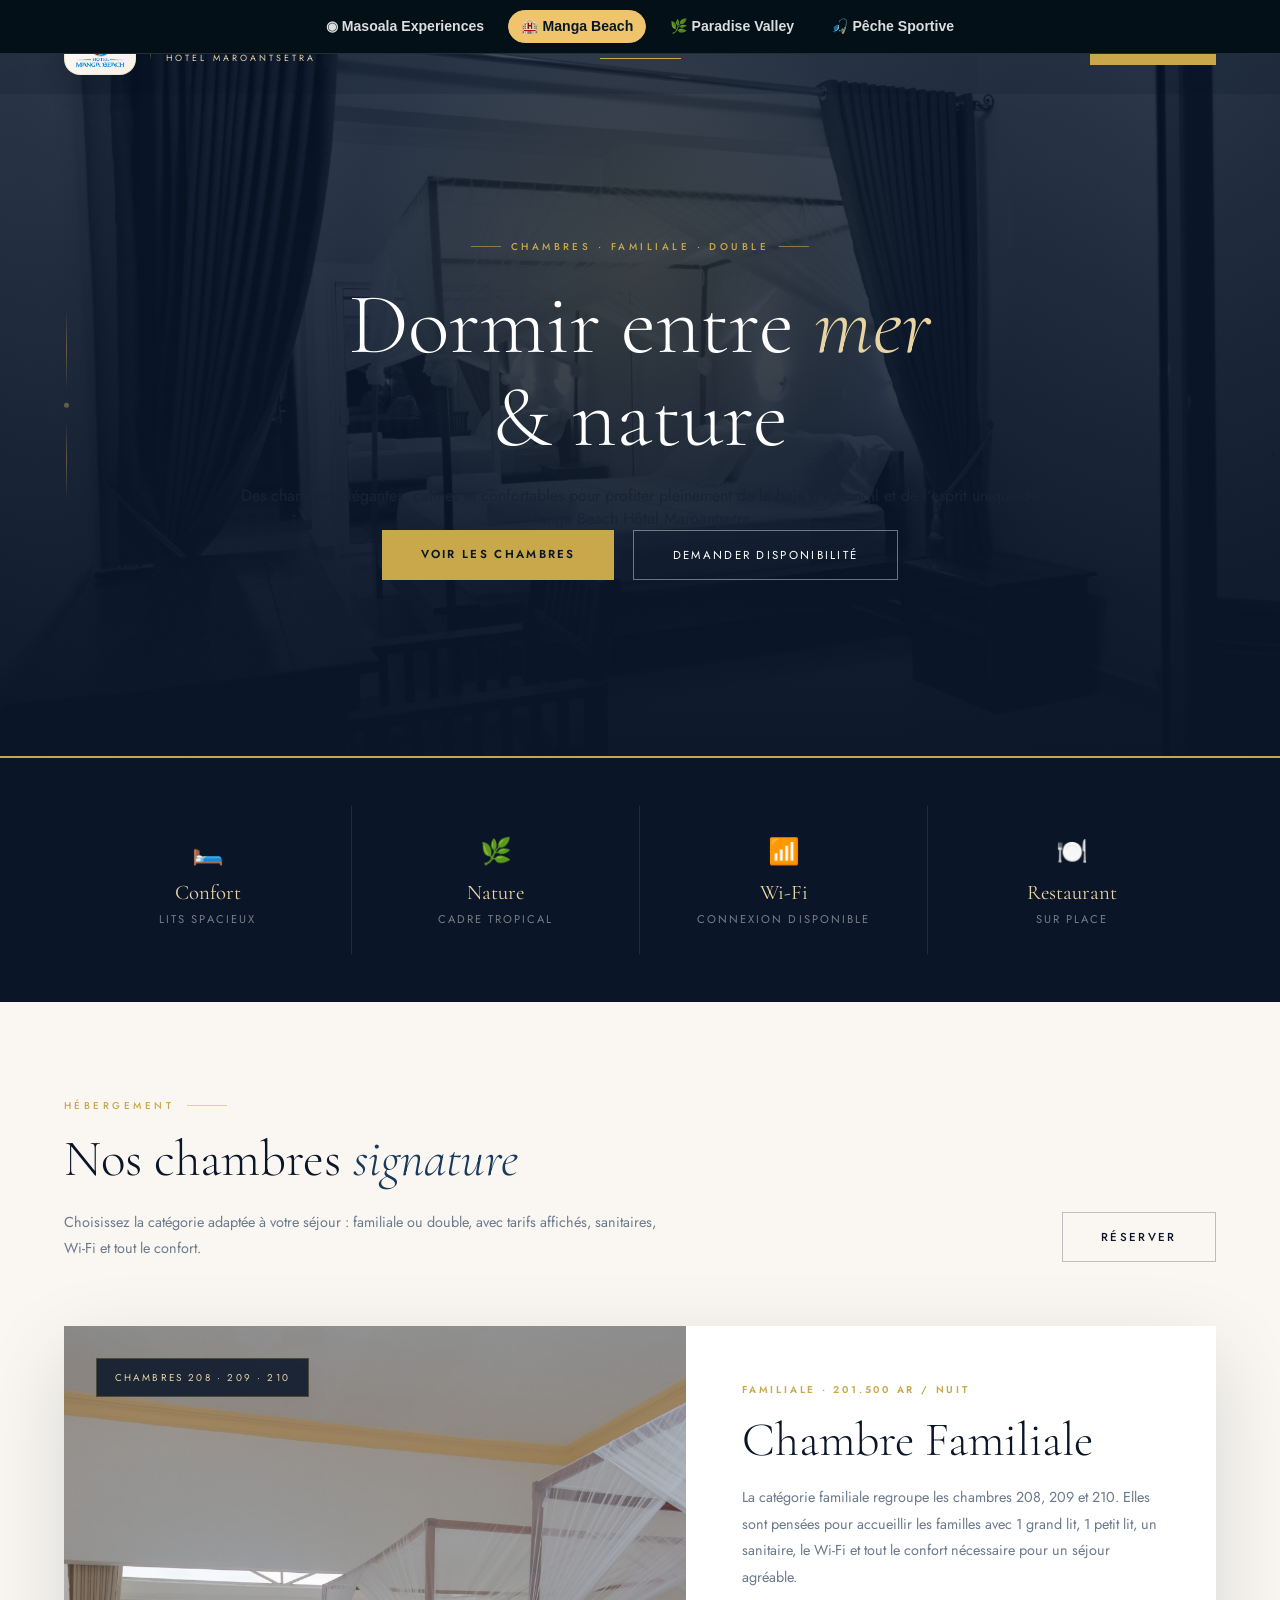
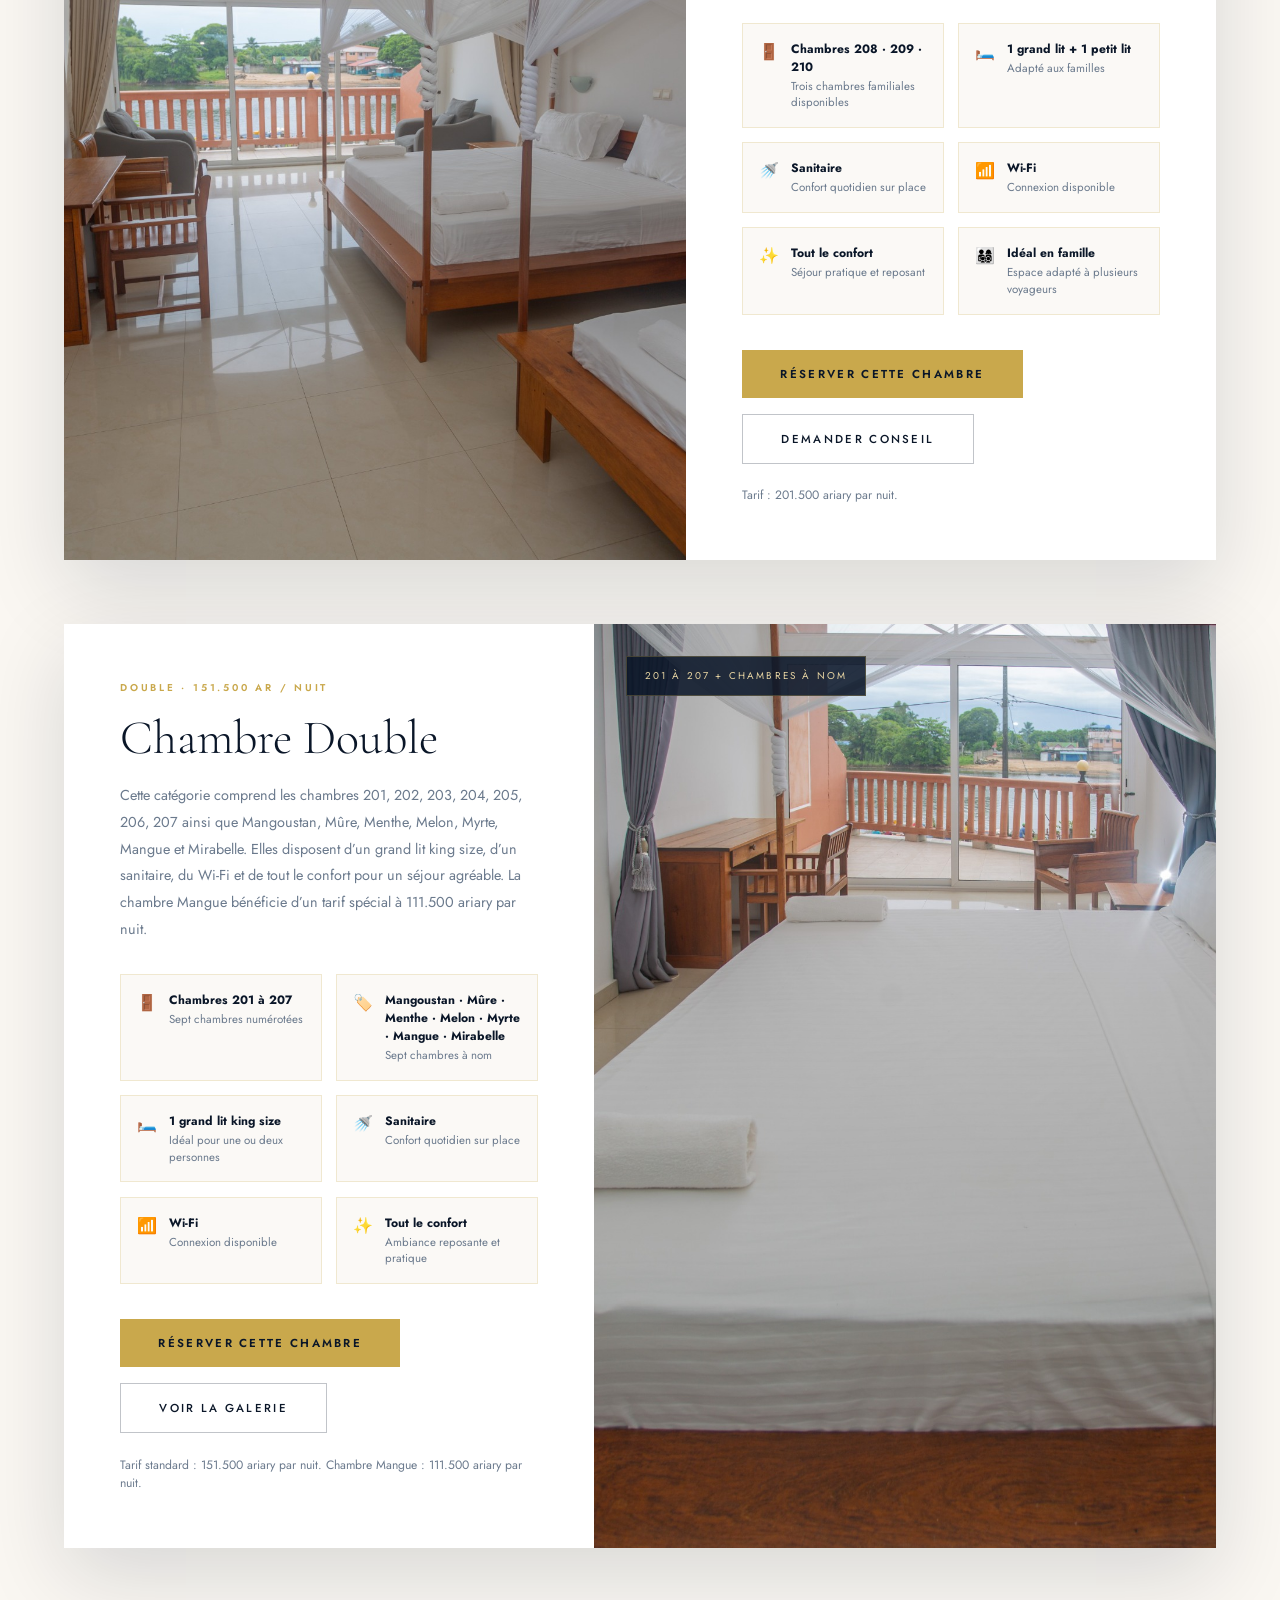
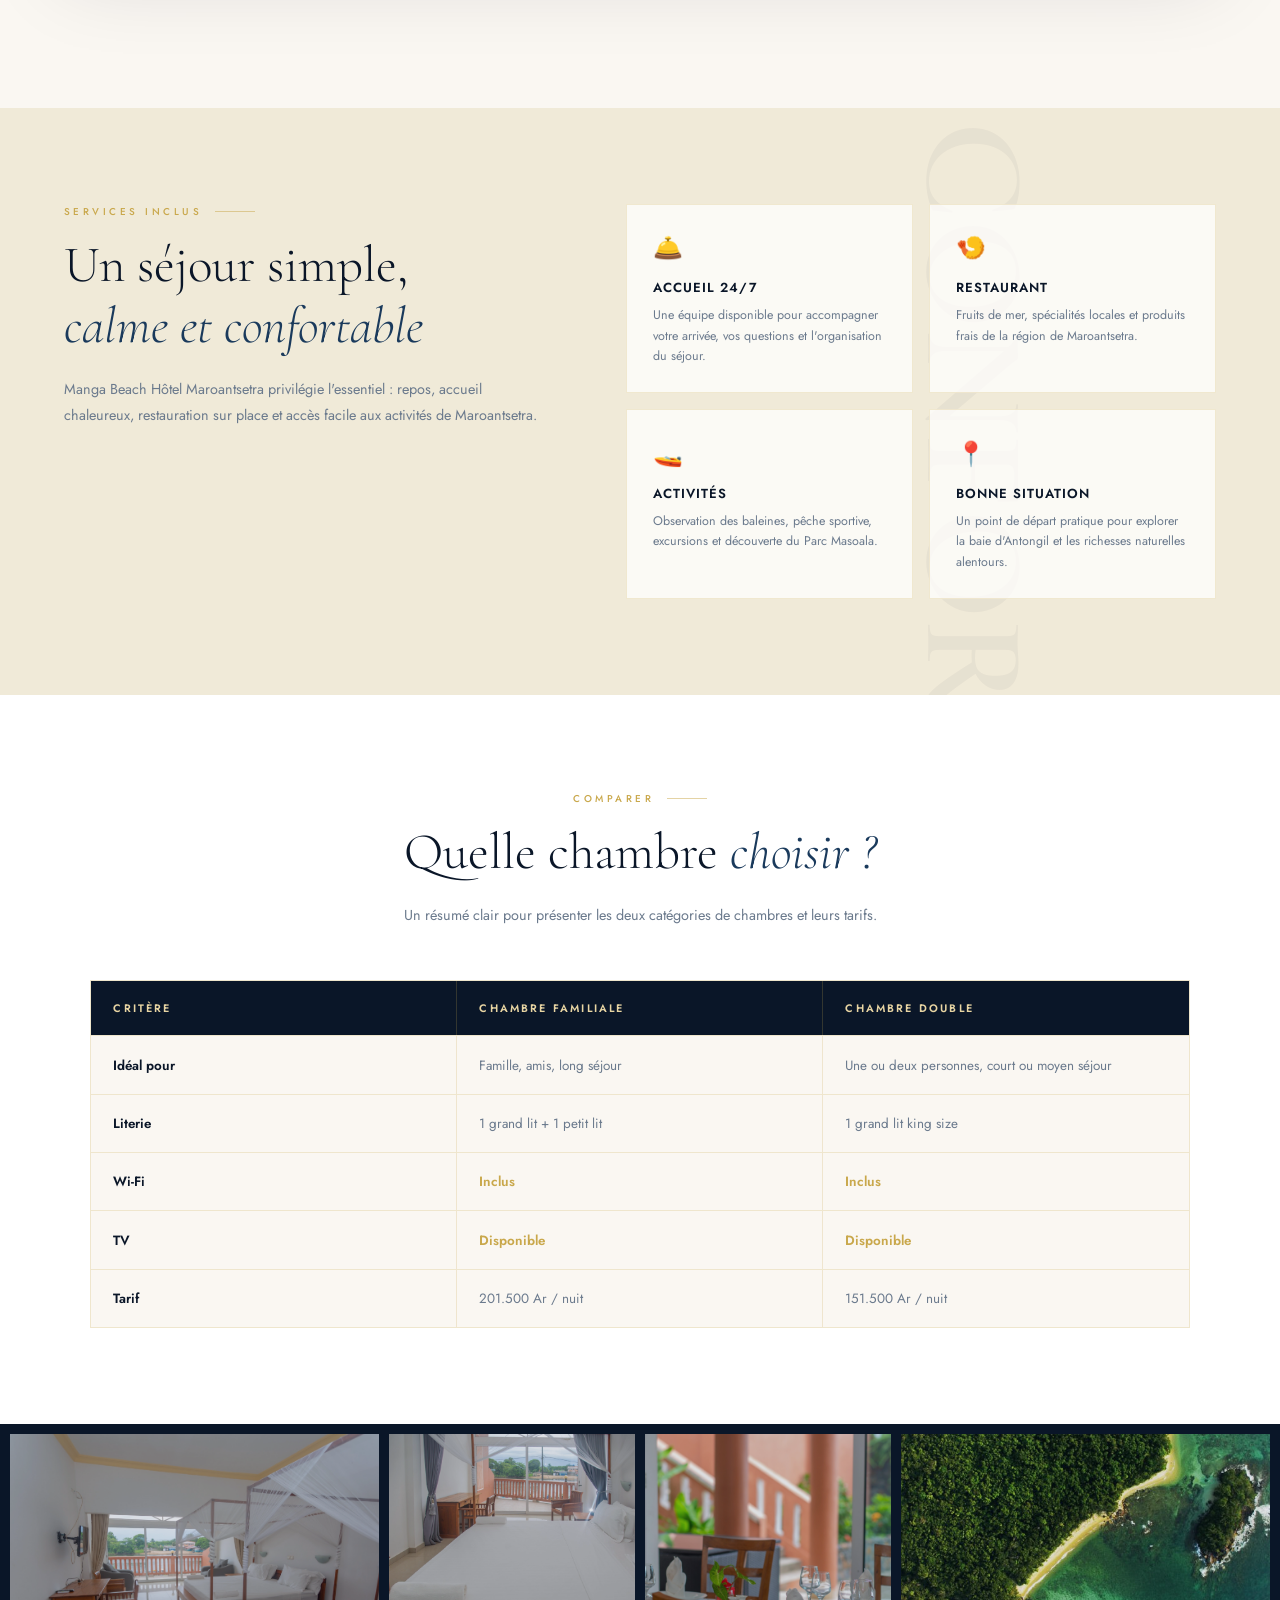
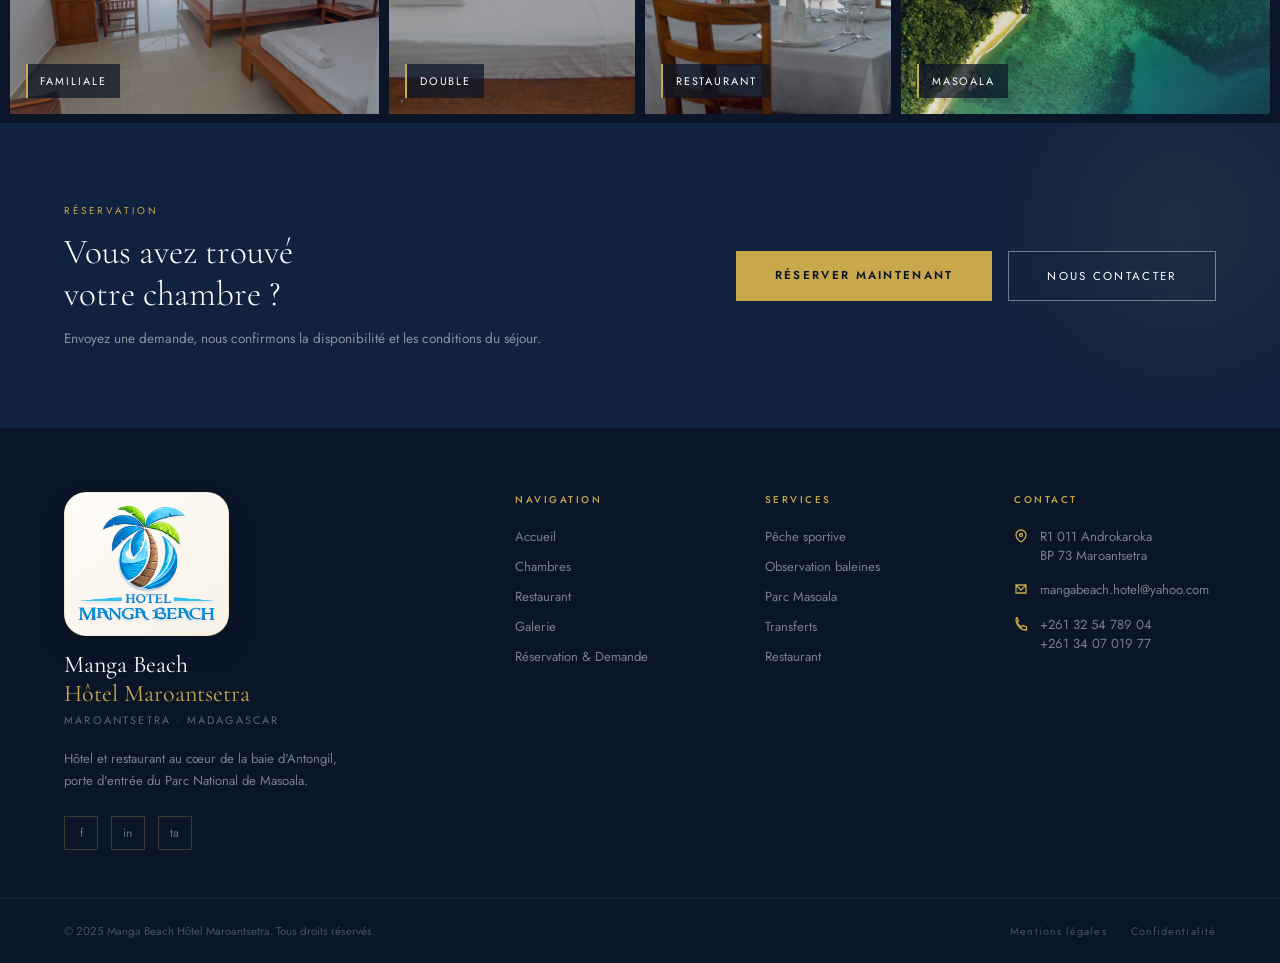
==== commit 1bf85f04: "Add files via upload" ====
--- a/chambres.html
+++ b/chambres.html
@@ -412,9 +412,9 @@
 }
 
 </style>
-<meta content="Découvrez les chambres familiales et doubles du Manga Beach Hôtel Maroantsetra : confort, Wi‑Fi, sanitaires et tarifs clairs pour votre séjour à Maroantsetra." name="description"/><meta content="chambres Maroantsetra, hôtel Maroantsetra, Manga Beach Hôtel, chambre familiale, chambre double" name="keywords"/><meta content="index, follow" name="robots"/><meta content="Chambres &amp; Suites | Manga Beach Hôtel Maroantsetra" property="og:title"/><meta content="Découvrez les chambres familiales et doubles du Manga Beach Hôtel Maroantsetra : confort, Wi‑Fi, sanitaires et tarifs clairs pour votre séjour à Maroantsetra." property="og:description"/><meta content="website" property="og:type"/>  <link rel="icon" href="favicon.ico">
-  <link rel="apple-touch-icon" href="assets/manga-beach-icon-512.png">
-  <meta property="og:image" content="assets/manga-beach-logo.png">
+<meta content="Découvrez les chambres familiales et doubles du Manga Beach Hôtel Maroantsetra : confort, Wi‑Fi, sanitaires et tarifs clairs pour votre séjour à Maroantsetra." name="description"/><meta content="chambres Maroantsetra, hôtel Maroantsetra, Manga Beach Hôtel, chambre familiale, chambre double" name="keywords"/><meta content="index, follow" name="robots"/><meta content="Chambres &amp; Suites | Manga Beach Hôtel Maroantsetra" property="og:title"/><meta content="Découvrez les chambres familiales et doubles du Manga Beach Hôtel Maroantsetra : confort, Wi‑Fi, sanitaires et tarifs clairs pour votre séjour à Maroantsetra." property="og:description"/><meta content="website" property="og:type"/>  <link rel="icon" href="favicon.ico?v=logo-20260605">
+  <link rel="apple-touch-icon" href="assets/manga-beach-icon-512.png?v=logo-20260605">
+  <meta property="og:image" content="assets/manga-beach-logo.png?v=logo-20260605">
 </head>
 <body>
 
@@ -439,7 +439,7 @@
 <!-- NAV -->
 <nav id="navbar">
 <a class="nav-logo" href="index.html">
-<img class="manga-clean-nav-logo" src="assets/manga-beach-logo-nav.webp" alt="Logo Manga Beach Hôtel"><div class="nav-logo-text">
+<img class="manga-clean-nav-logo" src="assets/manga-beach-logo-nav.webp?v=logo-20260605" alt="Logo Manga Beach Hôtel"><div class="nav-logo-text">
 <strong>Manga Beach</strong>
 <span>Hôtel Maroantsetra</span>
 </div>
@@ -666,7 +666,7 @@
 <footer>
 <div class="ft-top">
 <div class="ft-brand">
-<img class="manga-clean-footer-logo" src="assets/manga-beach-logo-footer.webp" alt="Logo Manga Beach Hôtel">
+<img class="manga-clean-footer-logo" src="assets/manga-beach-logo-footer.webp?v=logo-20260605" alt="Logo Manga Beach Hôtel">
 <div class="ft-brand-name">Manga Beach
 <span>Hôtel Maroantsetra</span></div>
 <div class="ft-brand-loc">Maroantsetra · Madagascar</div>
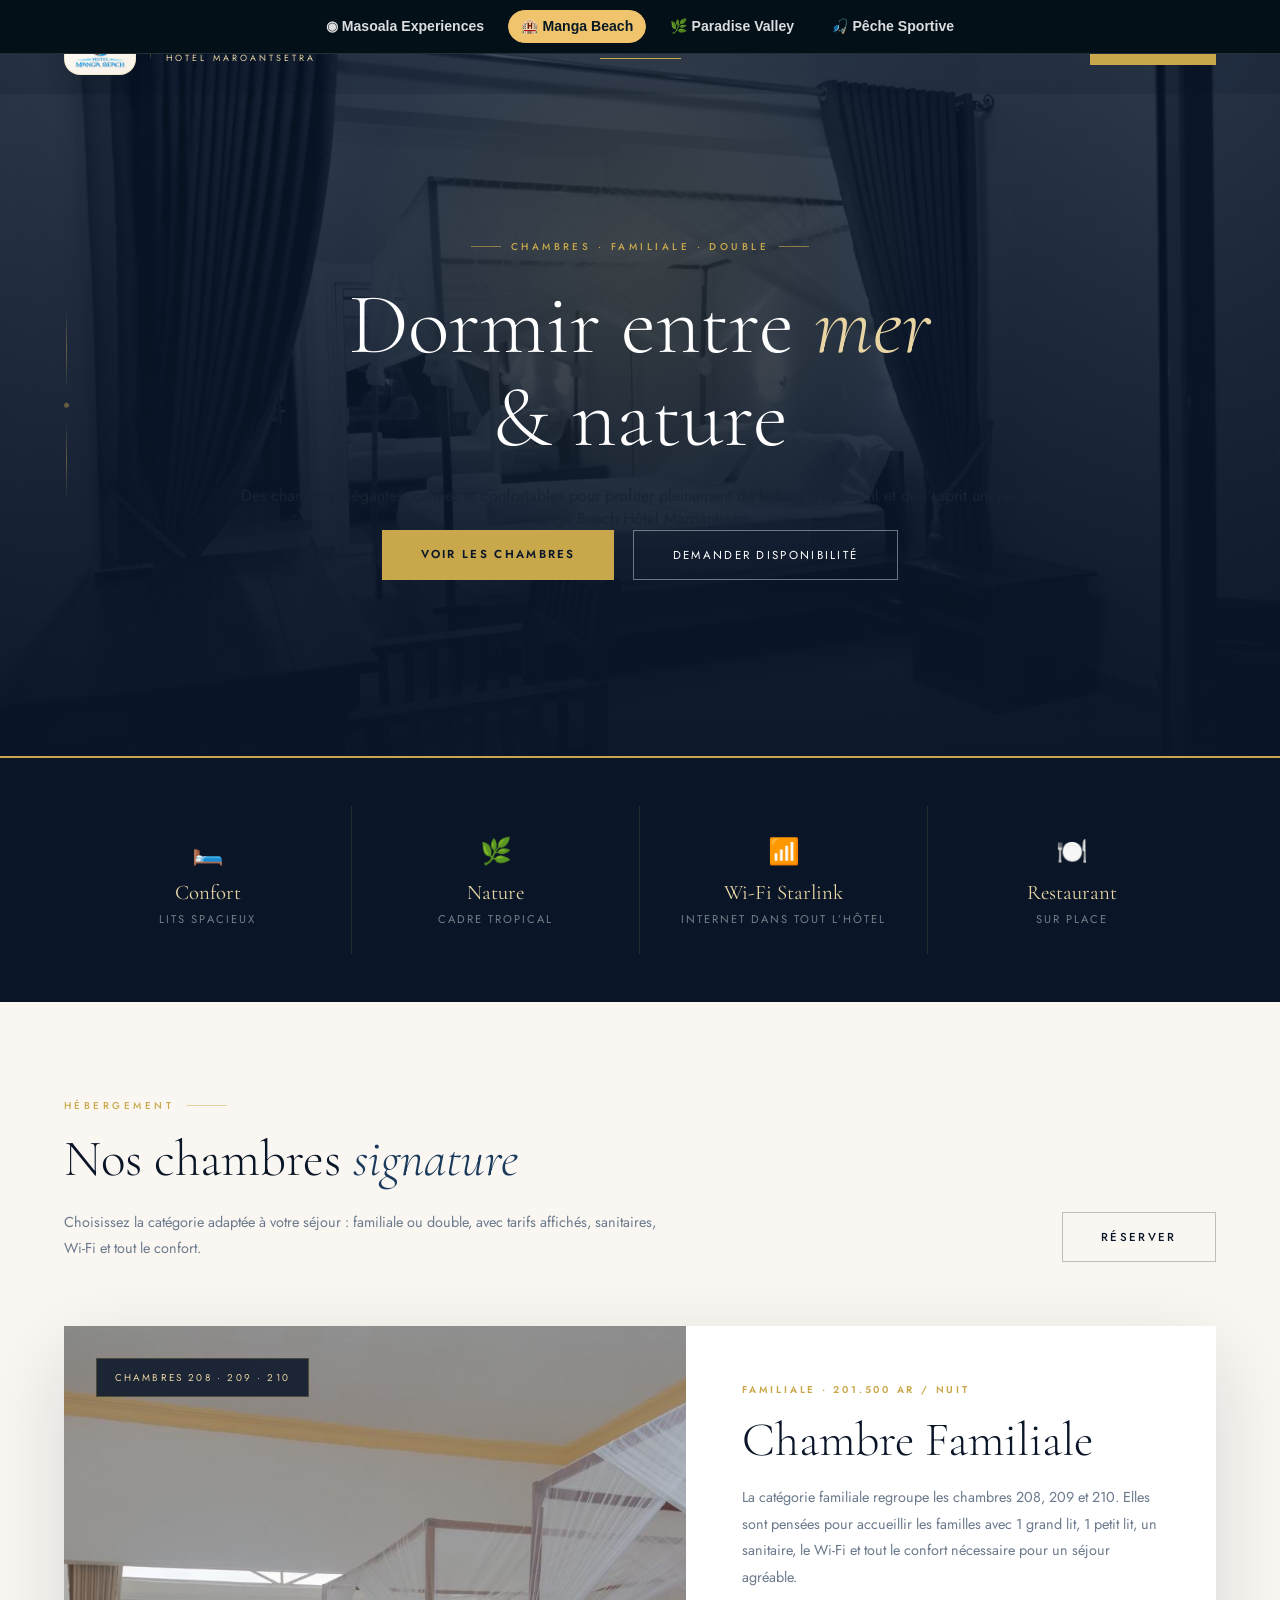
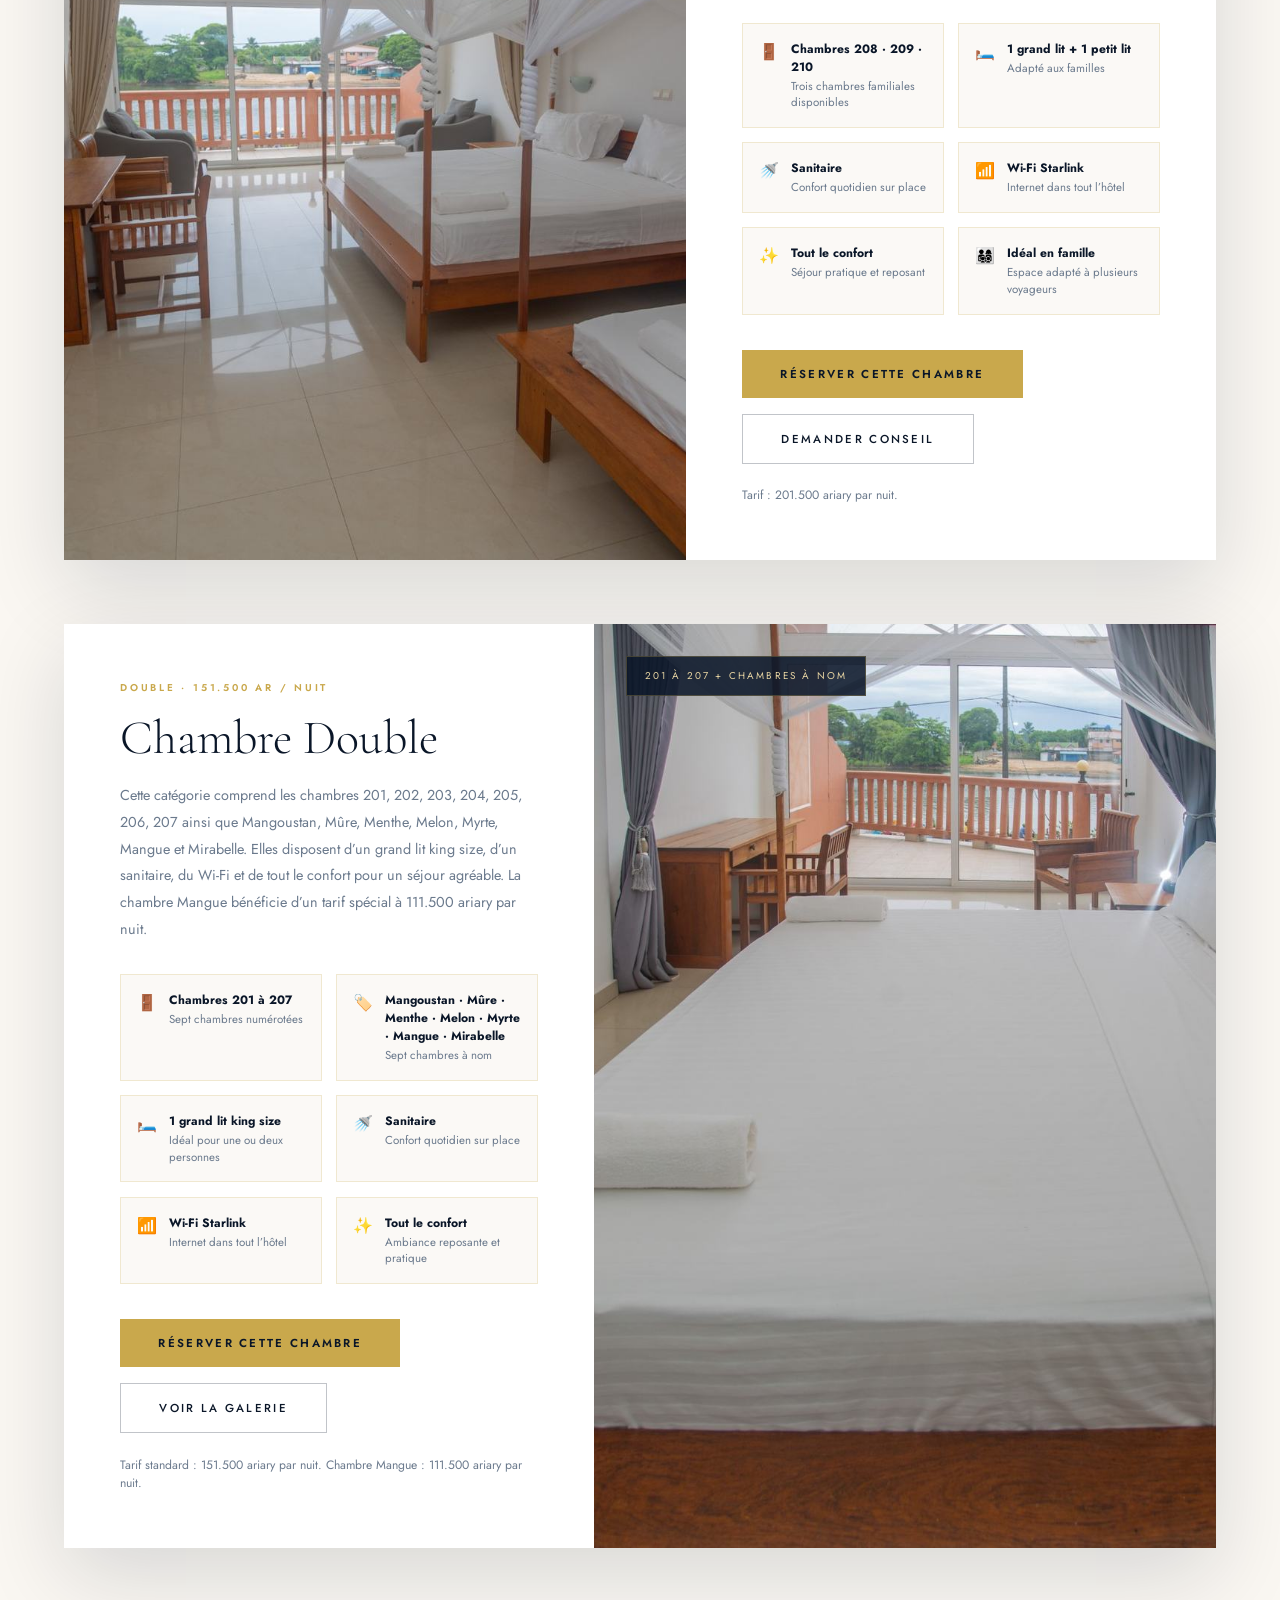
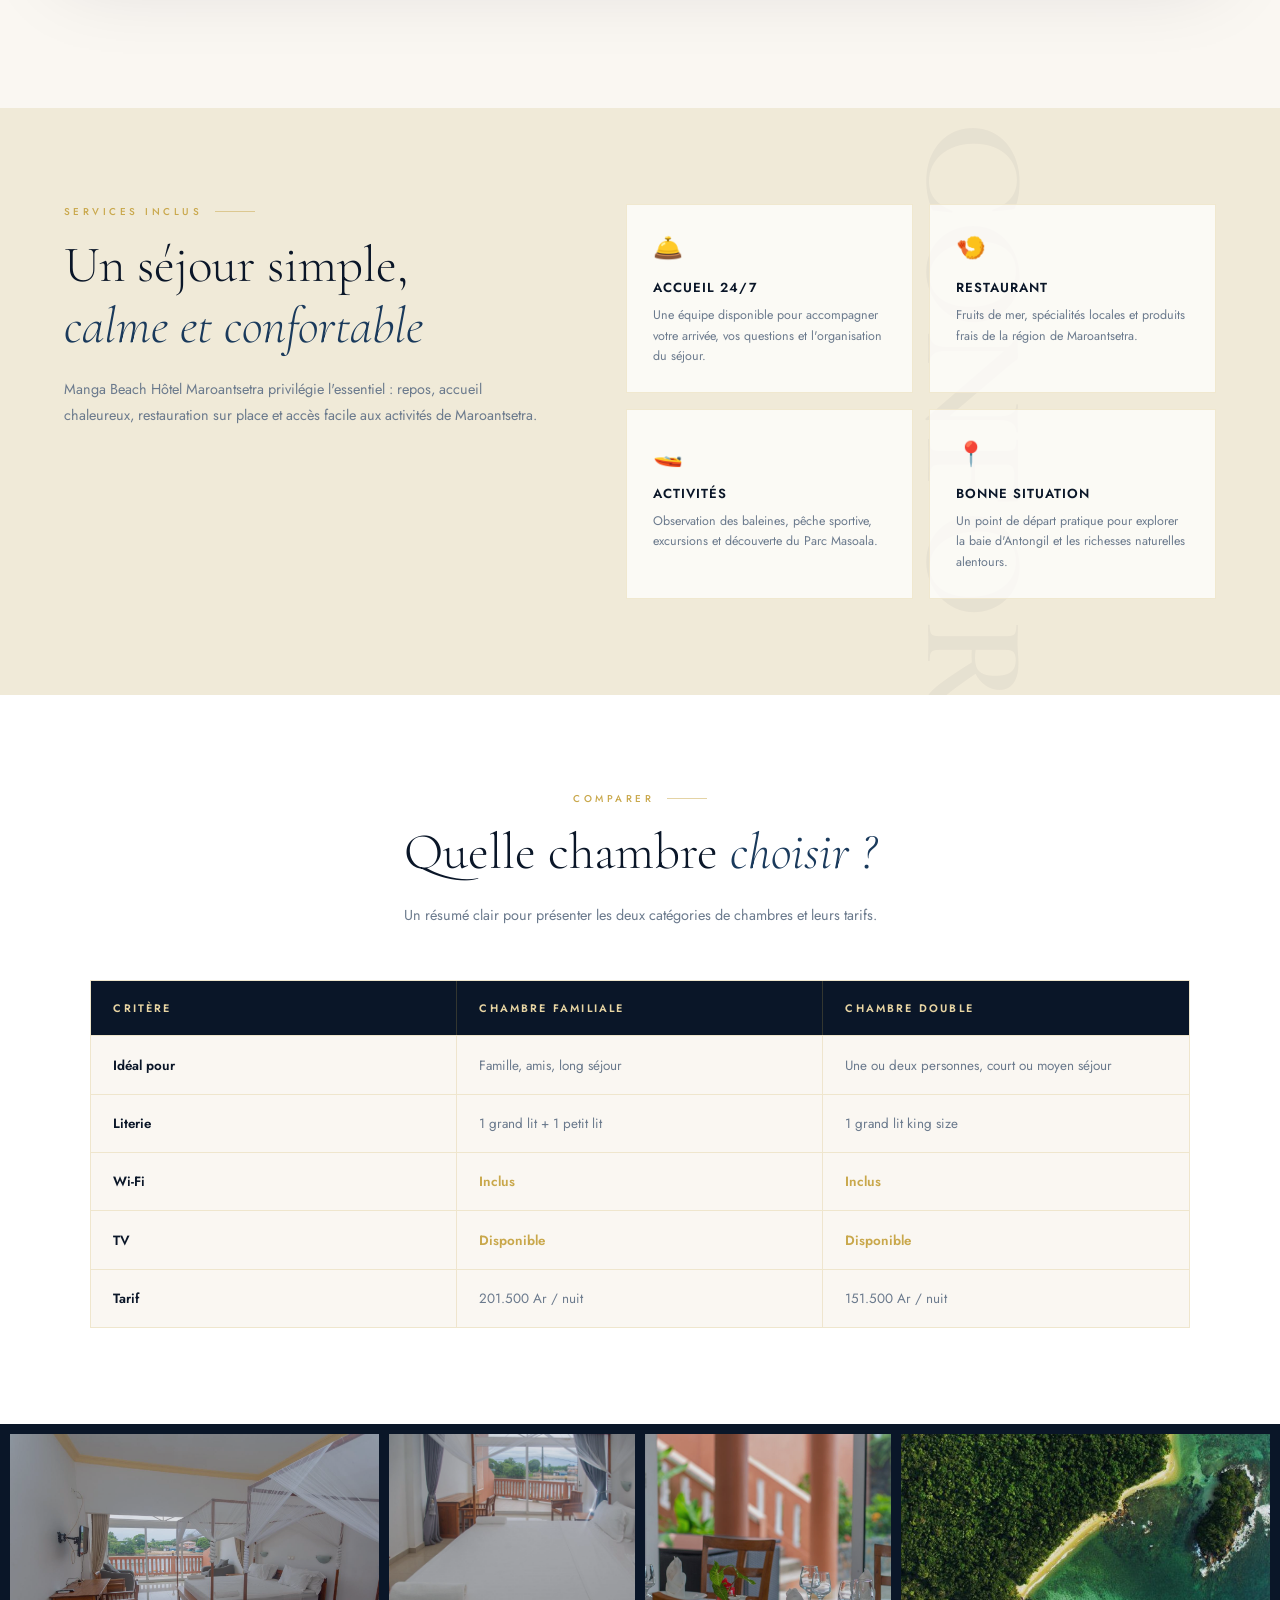
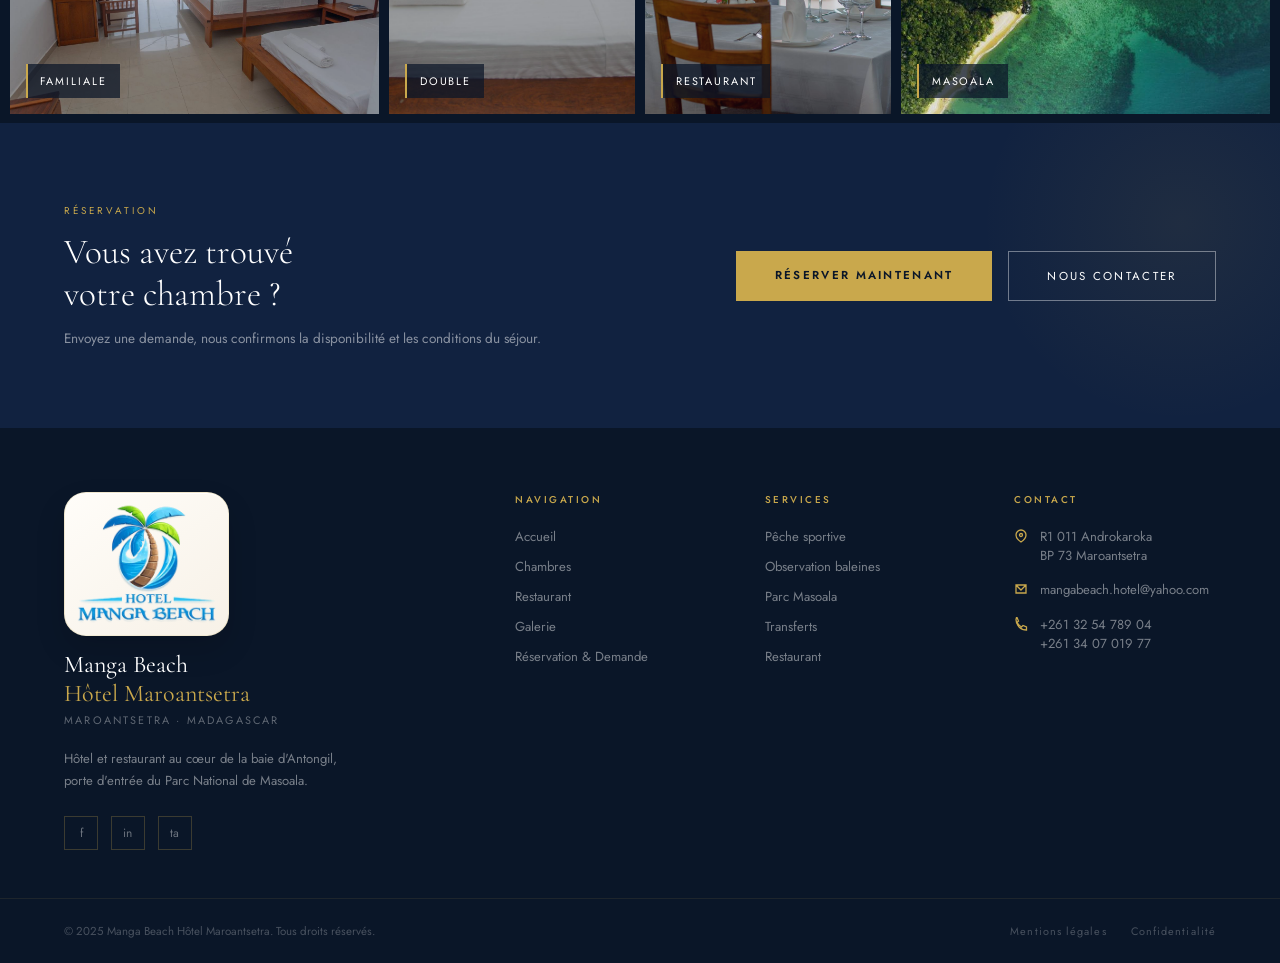
==== commit 62f0a76d: "Add files via upload" ====
--- a/chambres.html
+++ b/chambres.html
@@ -412,9 +412,15 @@
 }
 
 </style>
-<meta content="Découvrez les chambres familiales et doubles du Manga Beach Hôtel Maroantsetra : confort, Wi‑Fi, sanitaires et tarifs clairs pour votre séjour à Maroantsetra." name="description"/><meta content="chambres Maroantsetra, hôtel Maroantsetra, Manga Beach Hôtel, chambre familiale, chambre double" name="keywords"/><meta content="index, follow" name="robots"/><meta content="Chambres &amp; Suites | Manga Beach Hôtel Maroantsetra" property="og:title"/><meta content="Découvrez les chambres familiales et doubles du Manga Beach Hôtel Maroantsetra : confort, Wi‑Fi, sanitaires et tarifs clairs pour votre séjour à Maroantsetra." property="og:description"/><meta content="website" property="og:type"/>  <link rel="icon" href="favicon.ico?v=logo-20260605">
+<meta content="Découvrez les chambres familiales et doubles du Manga Beach Hôtel Maroantsetra : confort, Wi‑Fi, sanitaires et tarifs clairs pour votre séjour à Maroantsetra." name="description"/><meta content="chambres Maroantsetra, hôtel Maroantsetra, Manga Beach Hôtel, chambre familiale, chambre double" name="keywords"/><meta content="index, follow" name="robots"/><meta content="Chambres &amp; Suites | Manga Beach Hôtel Maroantsetra" property="og:title"/><meta content="Découvrez les chambres familiales et doubles du Manga Beach Hôtel Maroantsetra : confort, Wi‑Fi, sanitaires et tarifs clairs pour votre séjour à Maroantsetra." property="og:description"/>  <link rel="icon" href="favicon.ico?v=logo-20260605">
   <link rel="apple-touch-icon" href="assets/manga-beach-icon-512.png?v=logo-20260605">
-  <meta property="og:image" content="assets/manga-beach-logo.png?v=logo-20260605">
+<link rel="canonical" href="https://mangabeach-madagascar.mg/chambres.html"/>
+<meta property="og:type" content="website"/><meta property="og:url" content="https://mangabeach-madagascar.mg/chambres.html"/><meta property="og:site_name" content="Manga Beach Hôtel"/><meta property="og:locale" content="fr_FR"/>
+<meta property="og:image" content="https://mangabeach-madagascar.mg/assets/chambres-hero.jpg"/><meta property="og:image:alt" content="Chambres &amp; Suites — Manga Beach Hôtel Maroantsetra"/>
+<meta name="twitter:card" content="summary_large_image"/><meta name="twitter:title" content="Chambres &amp; Suites | Manga Beach Hôtel Maroantsetra"/><meta name="twitter:description" content="Découvrez les chambres familiales et doubles du Manga Beach Hôtel Maroantsetra : confort, Wi‑Fi, sanitaires et tarifs clairs pour votre séjour à Maroantsetra."/><meta name="twitter:image" content="https://mangabeach-madagascar.mg/assets/chambres-hero.jpg"/>
+<script type="application/ld+json">{"@context": "https://schema.org", "@graph": [{"@type": "CollectionPage", "@id": "https://mangabeach-madagascar.mg/chambres.html#webpage", "url": "https://mangabeach-madagascar.mg/chambres.html", "name": "Chambres & Suites | Manga Beach Hôtel Maroantsetra", "description": "Découvrez les chambres familiales et doubles du Manga Beach Hôtel Maroantsetra : confort, Wi‑Fi, sanitaires et tarifs clairs pour votre séjour à Maroantsetra.", "isPartOf": {"@id": "https://mangabeach-madagascar.mg/#website"}, "about": {"@id": "https://mangabeach-madagascar.mg/#hotel"}, "primaryImageOfPage": "https://mangabeach-madagascar.mg/assets/chambres-hero.jpg", "inLanguage": "fr"}, {"@type": "BreadcrumbList", "itemListElement": [{"@type": "ListItem", "position": 1, "name": "Accueil", "item": "https://mangabeach-madagascar.mg/"}, {"@type": "ListItem", "position": 2, "name": "Chambres & Suites", "item": "https://mangabeach-madagascar.mg/chambres.html"}]}]}</script>
+<script>try{if(sessionStorage.getItem("wz_splash"))document.documentElement.classList.add("wz-skip")}catch(e){}</script>
+<link rel="stylesheet" href="assets/welcome.css?v=1"/>
 </head>
 <body>
 
@@ -487,8 +493,7 @@
 </div>
 <div class="intro-item">
 <div class="intro-icon">📶</div>
-<div class="intro-title">Wi‑Fi</div>
-<div class="intro-desc">Connexion disponible</div>
+<div class="intro-title">Wi‑Fi Starlink</div> <div class="intro-desc">Internet dans tout l’hôtel</div>
 </div>
 <div class="intro-item">
 <div class="intro-icon">🍽️</div>
@@ -509,7 +514,7 @@
 <!-- Chambre Familiale -->
 <article class="room-detail-card reveal" id="familiale">
 <div class="room-visual">
-<img alt="Chambre Familiale Manga Beach Hôtel Maroantsetra" onerror="this.style.cssText='background:linear-gradient(135deg,#0a1628,#1a3a5c);height:100%;display:block'" src="assets/chambre-familiale.jpg"/>
+<img alt="Chambre Familiale Manga Beach Hôtel Maroantsetra" onerror="this.style.cssText='background:linear-gradient(135deg,#0a1628,#1a3a5c);height:100%;display:block'" src="assets/chambre-familiale.jpg" loading="lazy" decoding="async"/>
 <div class="room-photo-badge">Chambres 208 · 209 · 210</div>
 </div>
 <div class="room-panel">
@@ -520,7 +525,7 @@
 <div class="spec"><div class="spec-icon">🚪</div><div><strong>Chambres 208 · 209 · 210</strong><span>Trois chambres familiales disponibles</span></div></div>
 <div class="spec"><div class="spec-icon">🛏️</div><div><strong>1 grand lit + 1 petit lit</strong><span>Adapté aux familles</span></div></div>
 <div class="spec"><div class="spec-icon">🚿</div><div><strong>Sanitaire</strong><span>Confort quotidien sur place</span></div></div>
-<div class="spec"><div class="spec-icon">📶</div><div><strong>Wi‑Fi</strong><span>Connexion disponible</span></div></div>
+<div class="spec"><div class="spec-icon">📶</div><div><strong>Wi‑Fi Starlink</strong><span>Internet dans tout l’hôtel</span></div></div>
 <div class="spec"><div class="spec-icon">✨</div><div><strong>Tout le confort</strong><span>Séjour pratique et reposant</span></div></div>
 <div class="spec"><div class="spec-icon">👨‍👩‍👧‍👦</div><div><strong>Idéal en famille</strong><span>Espace adapté à plusieurs voyageurs</span></div></div>
 </div>
@@ -534,7 +539,7 @@
 <!-- Chambre Double -->
 <article class="room-detail-card reverse reveal" id="double">
 <div class="room-visual">
-<img alt="Chambre Double Manga Beach Hôtel Maroantsetra" onerror="this.style.cssText='background:linear-gradient(135deg,#112240,#1a4060);height:100%;display:block'" src="assets/chambre-double.jpg"/>
+<img alt="Chambre Double Manga Beach Hôtel Maroantsetra" onerror="this.style.cssText='background:linear-gradient(135deg,#112240,#1a4060);height:100%;display:block'" src="assets/chambre-double.jpg" loading="lazy" decoding="async"/>
 <div class="room-photo-badge">201 à 207 + chambres à nom</div>
 </div>
 <div class="room-panel">
@@ -546,7 +551,7 @@
 <div class="spec"><div class="spec-icon">🏷️</div><div><strong>Mangoustan · Mûre · Menthe · Melon · Myrte · Mangue · Mirabelle</strong><span>Sept chambres à nom</span></div></div>
 <div class="spec"><div class="spec-icon">🛏️</div><div><strong>1 grand lit king size</strong><span>Idéal pour une ou deux personnes</span></div></div>
 <div class="spec"><div class="spec-icon">🚿</div><div><strong>Sanitaire</strong><span>Confort quotidien sur place</span></div></div>
-<div class="spec"><div class="spec-icon">📶</div><div><strong>Wi‑Fi</strong><span>Connexion disponible</span></div></div>
+<div class="spec"><div class="spec-icon">📶</div><div><strong>Wi‑Fi Starlink</strong><span>Internet dans tout l’hôtel</span></div></div>
 <div class="spec"><div class="spec-icon">✨</div><div><strong>Tout le confort</strong><span>Ambiance reposante et pratique</span></div></div>
 </div>
 <div class="room-actions">
@@ -634,19 +639,19 @@
 <!-- MINI GALLERY -->
 <section aria-label="Galerie chambres" class="mini-gallery">
 <figure>
-<img alt="Chambre familiale" onerror="this.style.cssText='background:linear-gradient(135deg,#0a1628,#1a3a5c);height:100%;display:block'" src="assets/chambre-familiale.jpg"/>
+<img alt="Chambre familiale" onerror="this.style.cssText='background:linear-gradient(135deg,#0a1628,#1a3a5c);height:100%;display:block'" src="assets/chambre-familiale.jpg" loading="lazy" decoding="async"/>
 <figcaption>Familiale</figcaption>
 </figure>
 <figure>
-<img alt="Chambre double" onerror="this.style.cssText='background:linear-gradient(135deg,#112240,#1a4060);height:100%;display:block'" src="assets/chambre-double.jpg"/>
+<img alt="Chambre double" onerror="this.style.cssText='background:linear-gradient(135deg,#112240,#1a4060);height:100%;display:block'" src="assets/chambre-double.jpg" loading="lazy" decoding="async"/>
 <figcaption>Double</figcaption>
 </figure>
 <figure>
-<img alt="Restaurant" onerror="this.style.cssText='background:linear-gradient(135deg,#1a2332,#2a3d5a);height:100%;display:block'" src="assets/restaurant-main.jpg"/>
+<img alt="Restaurant" onerror="this.style.cssText='background:linear-gradient(135deg,#1a2332,#2a3d5a);height:100%;display:block'" src="assets/restaurant-main.jpg" loading="lazy" decoding="async"/>
 <figcaption>Restaurant</figcaption>
 </figure>
 <figure>
-<img alt="Masoala" onerror="this.style.cssText='background:linear-gradient(135deg,#0d2a4a,#1a5070);height:100%;display:block'" src="assets/masoala.jpg"/>
+<img alt="Masoala" onerror="this.style.cssText='background:linear-gradient(135deg,#0d2a4a,#1a5070);height:100%;display:block'" src="assets/masoala.jpg" loading="lazy" decoding="async"/>
 <figcaption>Masoala</figcaption>
 </figure>
 </section>
@@ -666,7 +671,7 @@
 <footer>
 <div class="ft-top">
 <div class="ft-brand">
-<img class="manga-clean-footer-logo" src="assets/manga-beach-logo-footer.webp?v=logo-20260605" alt="Logo Manga Beach Hôtel">
+<img class="manga-clean-footer-logo" src="assets/manga-beach-logo-footer.webp?v=logo-20260605" alt="Logo Manga Beach Hôtel" loading="lazy" decoding="async">
 <div class="ft-brand-name">Manga Beach
 <span>Hôtel Maroantsetra</span></div>
 <div class="ft-brand-loc">Maroantsetra · Madagascar</div>
@@ -763,5 +768,6 @@
     observer.observe(el);
   });
 </script>
+<script src="assets/welcome.js?v=1" defer></script>
 </body>
 </html>
--- a/assets/welcome.css
+++ b/assets/welcome.css
@@ -0,0 +1,57 @@
+/* Welcome splash + promo card — Manga Beach Hôtel (modèle réutilisable) */
+:root{--wz-navy:#0a1628;--wz-navy2:#112240;--wz-gold:#c9a84c;--wz-gold-l:#e8d5a3;--wz-cream:#faf7f2}
+
+/* ---------- Écran de bienvenue ---------- */
+.wz-splash{position:fixed;inset:0;z-index:100000;display:flex;align-items:center;justify-content:center;flex-direction:column;
+  text-align:center;color:var(--wz-cream);overflow:hidden;
+  background:radial-gradient(ellipse at 50% 40%,var(--wz-navy2) 0%,var(--wz-navy) 70%);
+  animation:wzOut .7s ease 2.7s forwards}
+html.wz-skip .wz-splash{display:none}
+@keyframes wzOut{to{opacity:0;visibility:hidden;pointer-events:none}}
+.wz-splash.is-closing{animation:wzOut .5s ease forwards}
+.wz-inner{position:relative;z-index:2;padding:0 24px}
+.wz-logo{width:clamp(96px,22vw,150px);height:auto;margin:0 auto 18px;display:block;opacity:0;transform:scale(.85);
+  animation:wzIn .9s cubic-bezier(.2,.7,.2,1) .15s forwards}
+.wz-hello{font:500 12px/1 'Jost',sans-serif;letter-spacing:.35em;text-transform:uppercase;color:var(--wz-gold);
+  opacity:0;animation:wzUp .7s ease .7s forwards}
+.wz-name{font:300 clamp(34px,8vw,64px)/1.05 'Cormorant Garamond',serif;margin:12px 0 6px;opacity:0;animation:wzUp .8s ease .95s forwards}
+.wz-name em{font-style:italic;color:var(--wz-gold-l)}
+.wz-line{width:0;height:1px;background:var(--wz-gold);margin:14px auto;animation:wzLine .9s ease 1.2s forwards}
+.wz-tag{font:400 13px/1.5 'Jost',sans-serif;letter-spacing:.18em;text-transform:uppercase;color:rgba(250,247,242,.75);
+  opacity:0;animation:wzUp .7s ease 1.45s forwards}
+.wz-skip-btn{position:absolute;top:18px;right:18px;z-index:3;background:none;border:1px solid rgba(201,168,76,.45);color:var(--wz-gold-l);
+  font:500 11px 'Jost',sans-serif;letter-spacing:.2em;text-transform:uppercase;padding:8px 14px;border-radius:2px;cursor:pointer}
+.wz-skip-btn:hover{background:rgba(201,168,76,.15)}
+.wz-waves{position:absolute;left:0;right:0;bottom:0;height:90px;z-index:1;opacity:.55}
+.wz-waves svg{position:absolute;bottom:0;left:0;width:200%;height:100%;animation:wzWave 7s linear infinite}
+.wz-waves svg:nth-child(2){animation-duration:11s;animation-direction:reverse;opacity:.6}
+@keyframes wzIn{to{opacity:1;transform:none}}
+@keyframes wzUp{from{opacity:0;transform:translateY(14px)}to{opacity:1;transform:none}}
+@keyframes wzLine{to{width:88px}}
+@keyframes wzWave{to{transform:translateX(-50%)}}
+
+/* ---------- Carte promo ---------- */
+.wz-promo{position:fixed;left:16px;bottom:16px;z-index:900;width:min(340px,calc(100vw - 32px));
+  background:var(--wz-navy);color:var(--wz-cream);border:1px solid rgba(201,168,76,.4);border-radius:4px;
+  box-shadow:0 14px 40px rgba(10,22,40,.35);font-family:'Jost',sans-serif;
+  transform:translateY(24px);opacity:0;visibility:hidden;transition:opacity .5s ease,transform .5s ease,visibility .5s}
+.wz-promo.is-open{transform:none;opacity:1;visibility:visible}
+.wz-promo-close{position:absolute;top:6px;right:8px;background:none;border:0;color:var(--wz-gold-l);font-size:22px;line-height:1;cursor:pointer;padding:4px 8px}
+.wz-slides{position:relative;min-height:128px}
+.wz-slide{position:absolute;inset:0;padding:18px 20px 12px;opacity:0;visibility:hidden;transition:opacity .45s}
+.wz-slide.is-on{opacity:1;visibility:visible;position:relative}
+.wz-kicker{font-size:10px;letter-spacing:.28em;text-transform:uppercase;color:var(--wz-gold)}
+.wz-title{font:400 22px/1.15 'Cormorant Garamond',serif;margin:6px 24px 6px 0}
+.wz-text{font-size:13px;line-height:1.5;color:rgba(250,247,242,.8);margin-bottom:12px}
+.wz-cta{display:inline-block;background:var(--wz-gold);color:var(--wz-navy);font-weight:600;font-size:12px;letter-spacing:.12em;
+  text-transform:uppercase;text-decoration:none;padding:9px 16px;border-radius:2px}
+.wz-cta:hover{background:var(--wz-gold-l)}
+.wz-dots{display:flex;gap:6px;padding:0 20px 14px}
+.wz-dot{width:7px;height:7px;border-radius:50%;border:0;padding:0;background:rgba(250,247,242,.3);cursor:pointer}
+.wz-dot.is-on{background:var(--wz-gold)}
+
+@media (prefers-reduced-motion:reduce){
+  .wz-splash{display:none}
+  .wz-promo{transition:none}
+  .wz-waves svg{animation:none}
+}
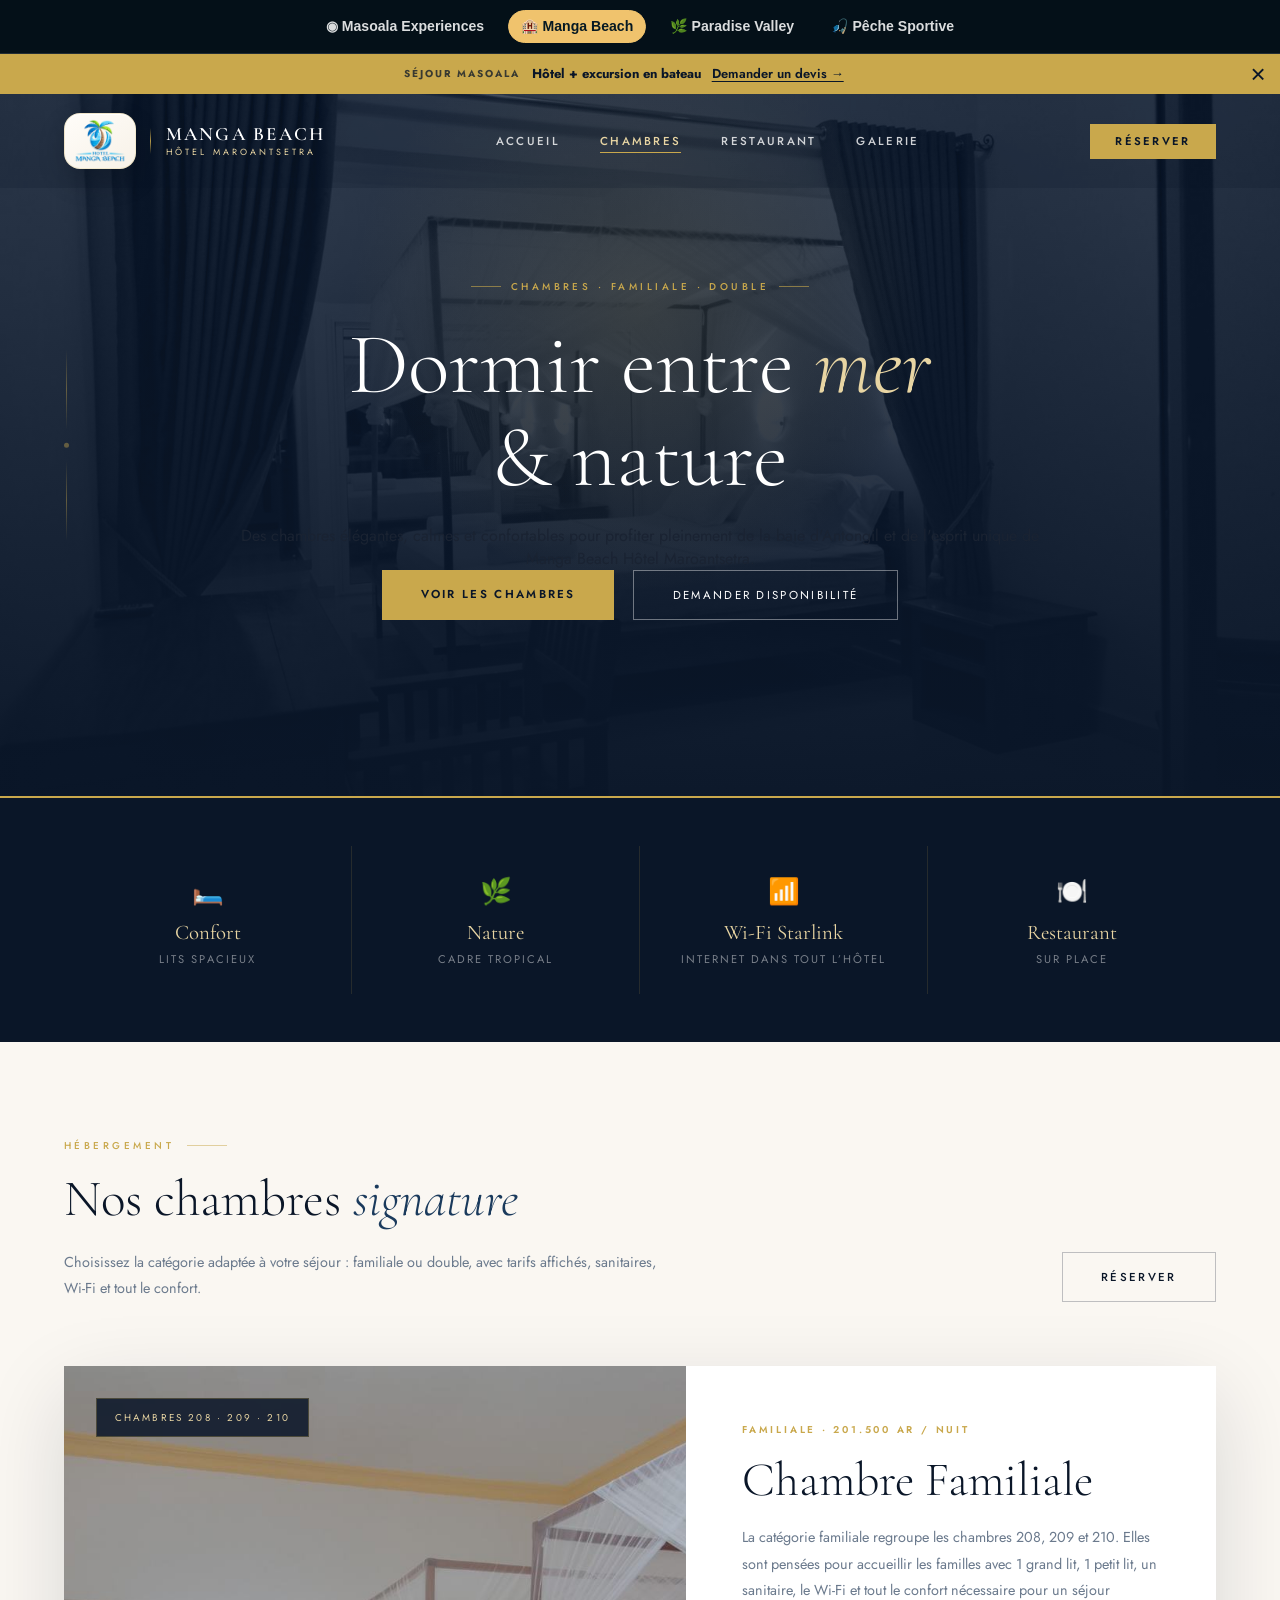
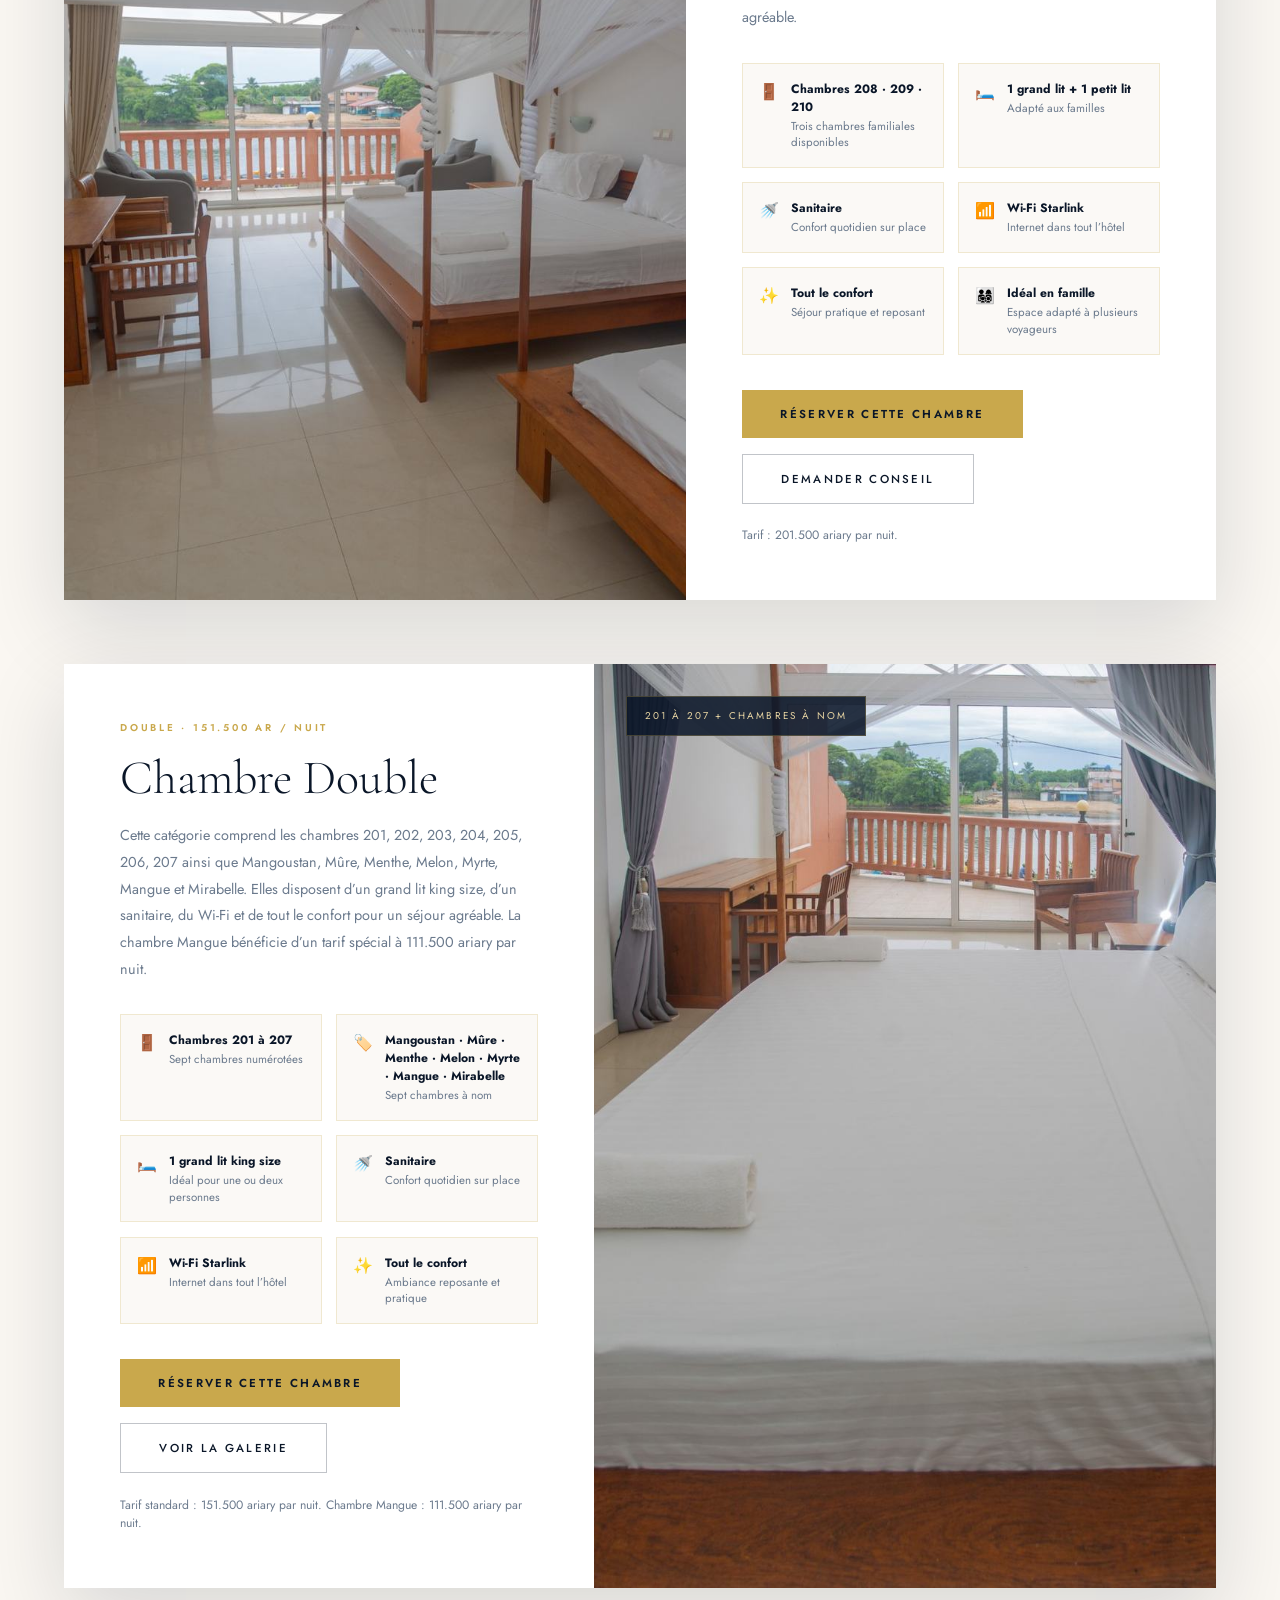
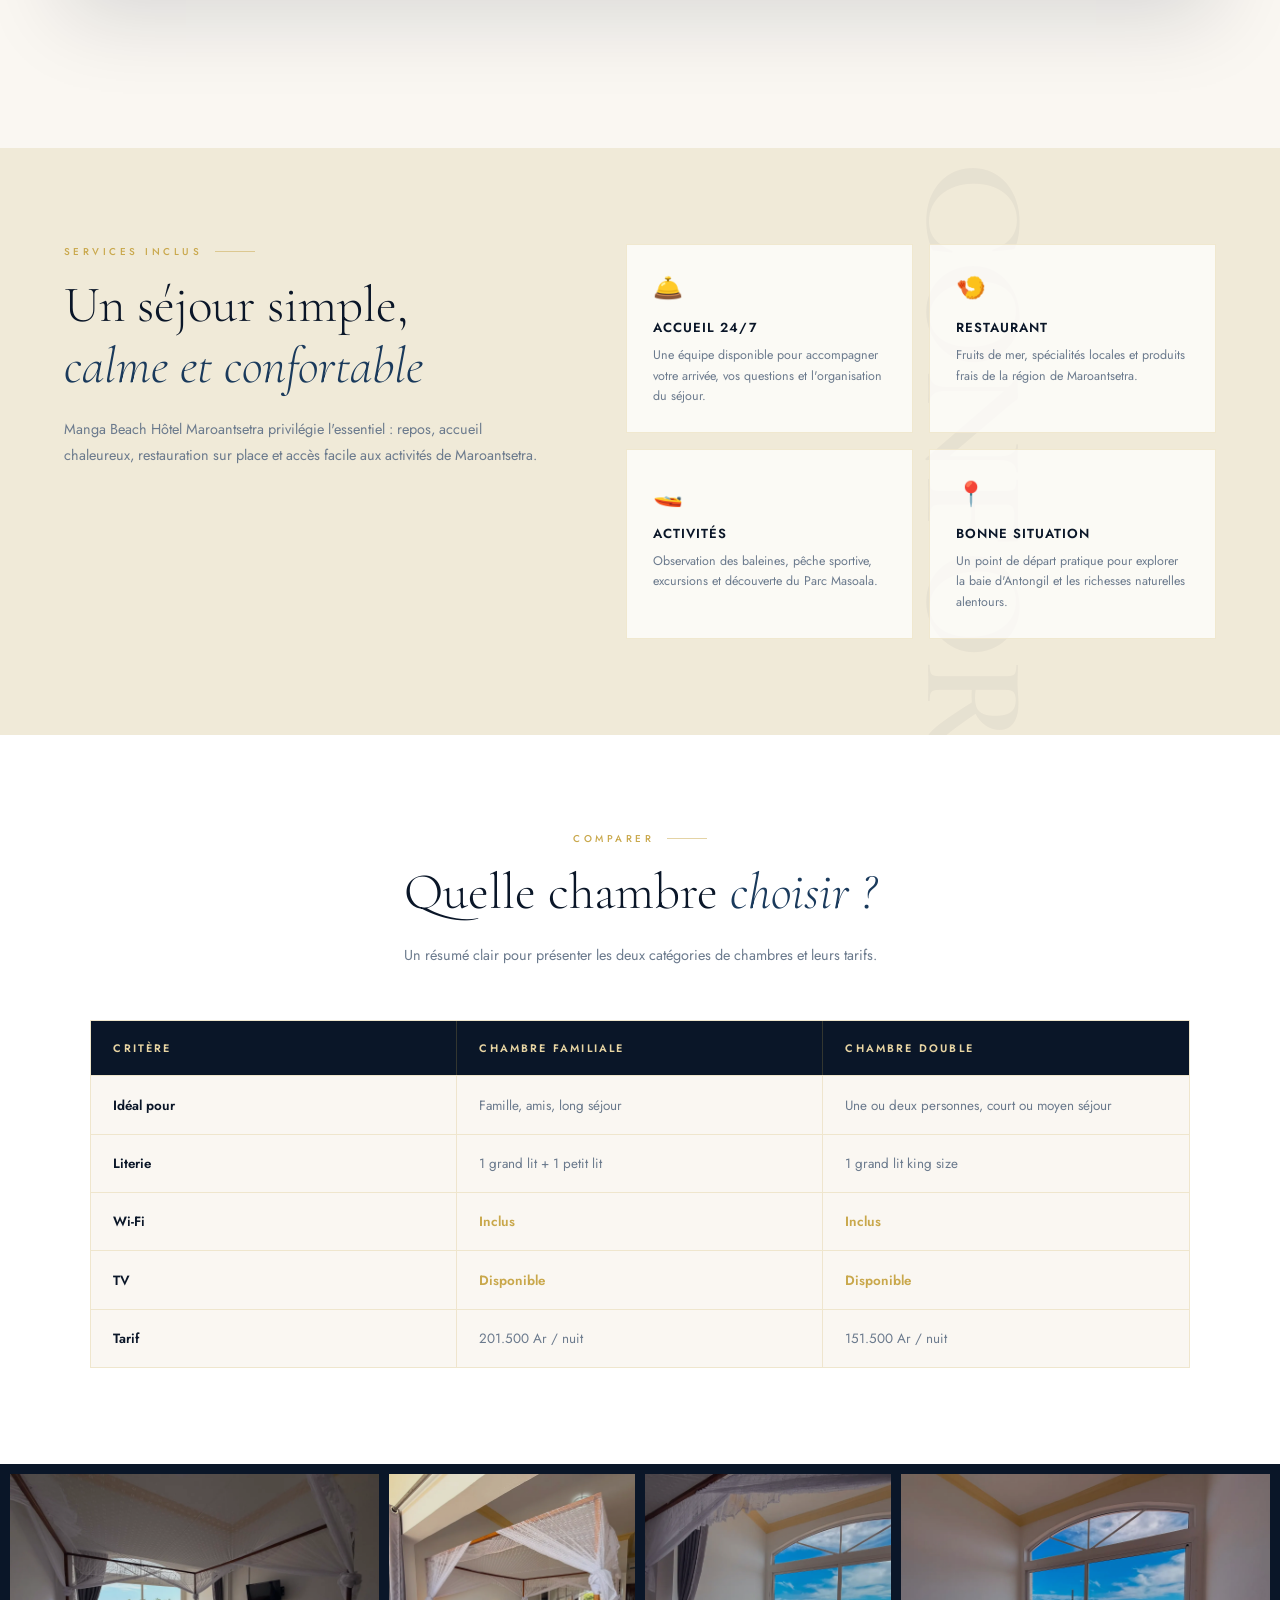
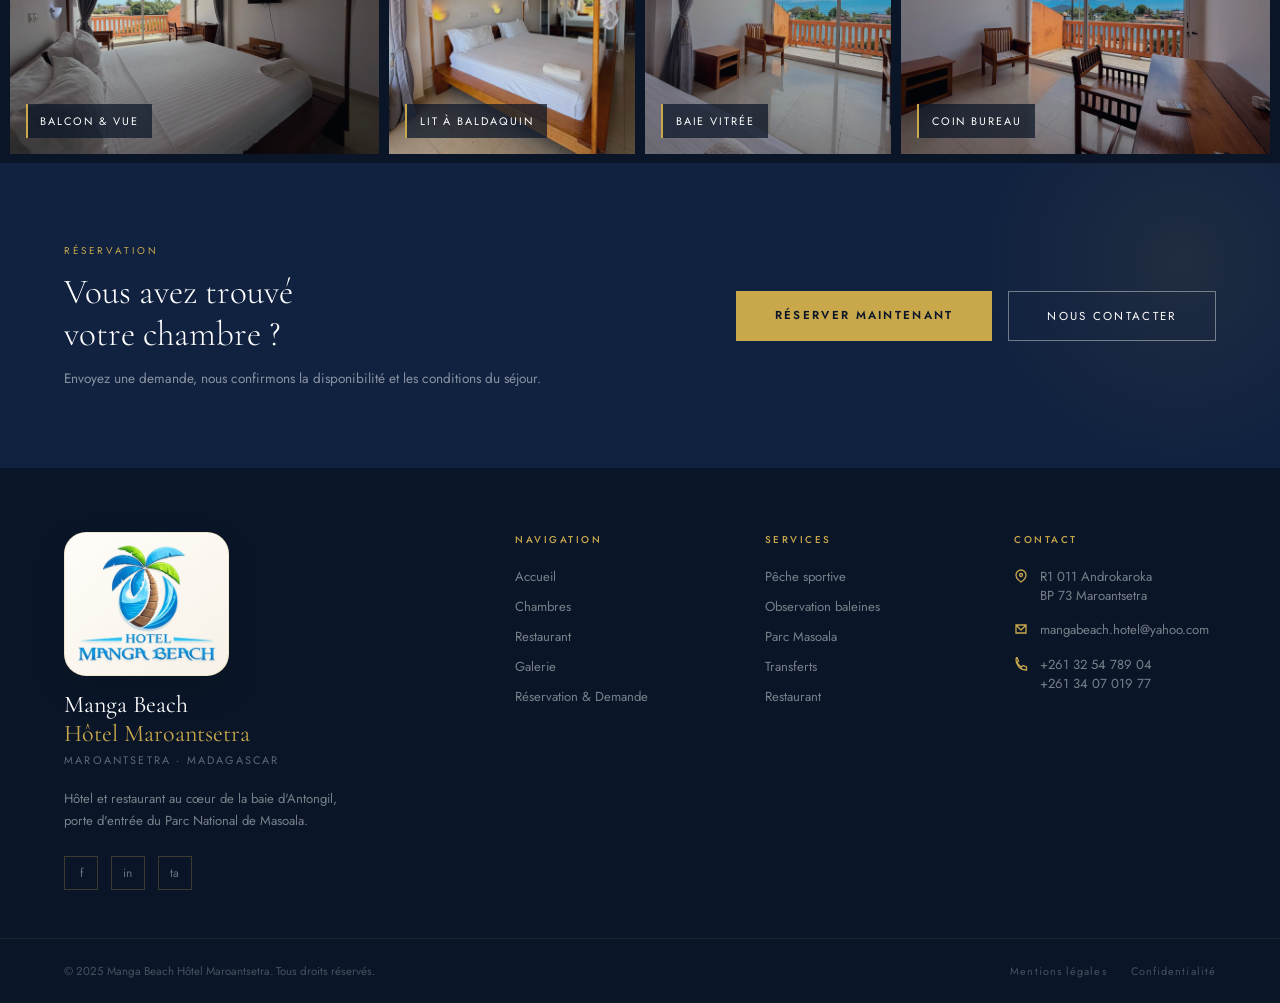
==== commit 112b65e6: "Add files via upload" ====
--- a/chambres.html
+++ b/chambres.html
@@ -639,20 +639,20 @@
 <!-- MINI GALLERY -->
 <section aria-label="Galerie chambres" class="mini-gallery">
 <figure>
-<img alt="Chambre familiale" onerror="this.style.cssText='background:linear-gradient(135deg,#0a1628,#1a3a5c);height:100%;display:block'" src="assets/chambre-familiale.jpg" loading="lazy" decoding="async"/>
-<figcaption>Familiale</figcaption>
+<img alt="Chambre avec lit à baldaquin et vue sur la rivière" onerror="this.style.cssText='background:linear-gradient(135deg,#0a1628,#1a3a5c);height:100%;display:block'" src="assets/photos/manga-chambre-vue.webp" loading="lazy" decoding="async"/>
+<figcaption>Balcon &amp; vue</figcaption>
 </figure>
 <figure>
-<img alt="Chambre double" onerror="this.style.cssText='background:linear-gradient(135deg,#112240,#1a4060);height:100%;display:block'" src="assets/chambre-double.jpg" loading="lazy" decoding="async"/>
-<figcaption>Double</figcaption>
+<img alt="Chambre avec lit à baldaquin et moustiquaire" onerror="this.style.cssText='background:linear-gradient(135deg,#0a1628,#1a3a5c);height:100%;display:block'" src="assets/photos/manga-chambre-baldaquin.webp" loading="lazy" decoding="async"/>
+<figcaption>Lit à baldaquin</figcaption>
 </figure>
 <figure>
-<img alt="Restaurant" onerror="this.style.cssText='background:linear-gradient(135deg,#1a2332,#2a3d5a);height:100%;display:block'" src="assets/restaurant-main.jpg" loading="lazy" decoding="async"/>
-<figcaption>Restaurant</figcaption>
+<img alt="Chambre avec grande baie vitrée donnant sur la rivière" onerror="this.style.cssText='background:linear-gradient(135deg,#0a1628,#1a3a5c);height:100%;display:block'" src="assets/photos/manga-chambre-baie.webp" loading="lazy" decoding="async"/>
+<figcaption>Baie vitrée</figcaption>
 </figure>
 <figure>
-<img alt="Masoala" onerror="this.style.cssText='background:linear-gradient(135deg,#0d2a4a,#1a5070);height:100%;display:block'" src="assets/masoala.jpg" loading="lazy" decoding="async"/>
-<figcaption>Masoala</figcaption>
+<img alt="Coin bureau et fauteuil devant la baie vitrée" onerror="this.style.cssText='background:linear-gradient(135deg,#0a1628,#1a3a5c);height:100%;display:block'" src="assets/photos/manga-chambre-bureau.webp" loading="lazy" decoding="async"/>
+<figcaption>Coin bureau</figcaption>
 </figure>
 </section>
 <!-- CTA RÉSERVATION -->
--- a/assets/welcome.css
+++ b/assets/welcome.css
@@ -55,3 +55,20 @@
   .wz-promo{transition:none}
   .wz-waves svg{animation:none}
 }
+
+/* correctif : croix de fermeture toujours cliquable (au-dessus du contenu, zone tactile 44px) */
+.wz-promo .wz-promo-close{position:absolute;top:0;right:0;z-index:5;width:44px;height:44px;min-width:44px;display:flex;align-items:center;justify-content:center;padding:0;margin:0;font-size:28px;line-height:1;color:var(--wz-gold-l);touch-action:manipulation;-webkit-tap-highlight-color:transparent;cursor:pointer}
+.wz-promo .wz-title{margin-right:40px}
+
+/* ---------- Bannière d'offres (remplace l'ancienne carte flottante) ---------- */
+.wz-banner{position:relative;z-index:9990;display:flex;align-items:center;min-height:40px;background:var(--wz-gold);color:var(--wz-navy);font-family:'Jost',sans-serif;font-size:13px;line-height:1.25}
+.wz-b-slides{position:relative;flex:1;height:40px;margin:0 44px 0 12px}
+.wz-b-slide{position:absolute;inset:0;display:flex;align-items:center;justify-content:center;gap:.7rem;color:inherit;text-decoration:none;white-space:nowrap;overflow:hidden;opacity:0;visibility:hidden;transition:opacity .5s ease,visibility .5s}
+.wz-b-slide.is-on{opacity:1;visibility:visible}
+.wz-b-k{font-size:10px;letter-spacing:.2em;text-transform:uppercase;font-weight:700;opacity:.75}
+.wz-b-t{font-weight:700;overflow:hidden;text-overflow:ellipsis}
+.wz-b-c{font-weight:600;text-decoration:underline;text-underline-offset:3px}
+.wz-banner .wz-b-close{position:absolute;top:0;right:0;width:44px;height:100%;min-height:40px;display:flex;align-items:center;justify-content:center;padding:0;margin:0;background:none;border:0;color:inherit;font-size:26px;line-height:1;cursor:pointer;touch-action:manipulation;-webkit-tap-highlight-color:transparent}
+@media(max-width:640px){.wz-b-k{display:none}.wz-b-slide{gap:.5rem;font-size:12.5px;justify-content:flex-start}.wz-b-slides{margin-left:14px}}
+@media(max-width:640px){.wz-b-c{display:none}.wz-b-t{min-width:0}.wz-b-t::after{content:" →";font-weight:600}}
+@media(prefers-reduced-motion:reduce){.wz-b-slide{transition:none}}
